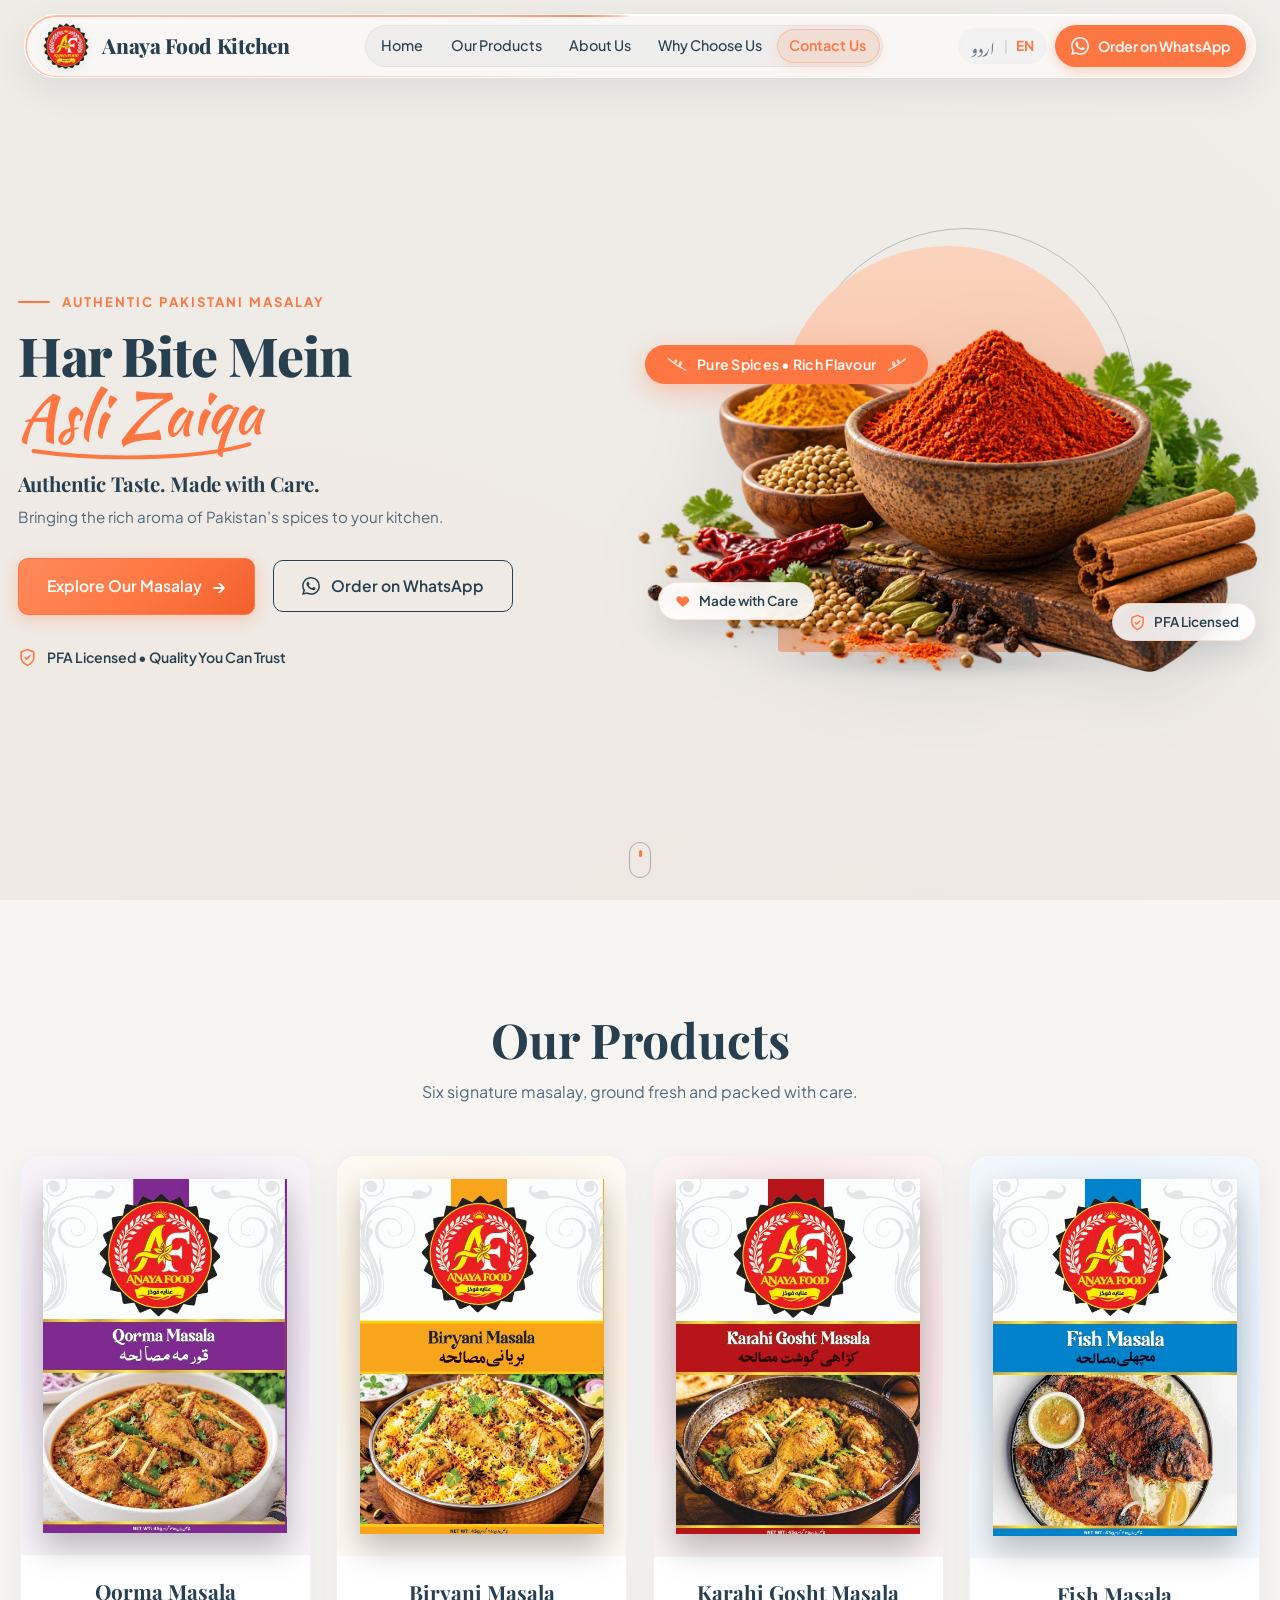
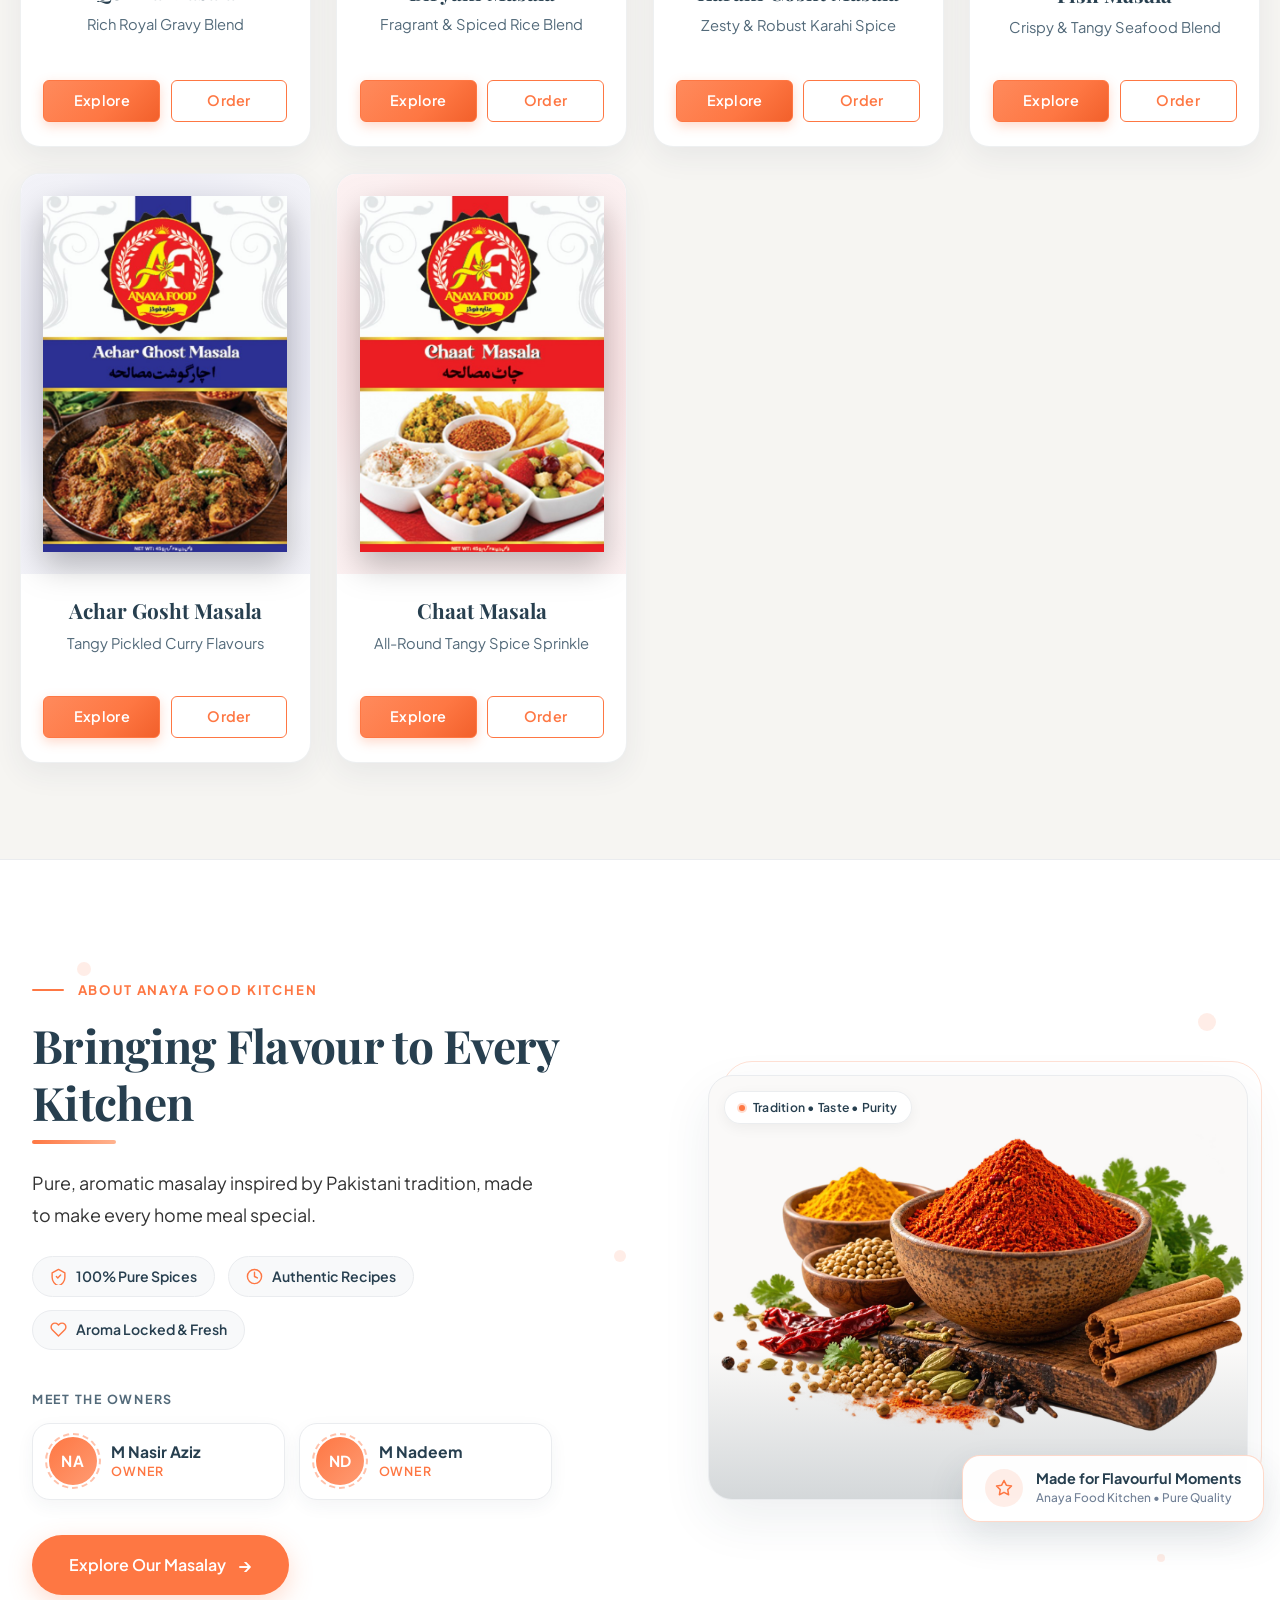
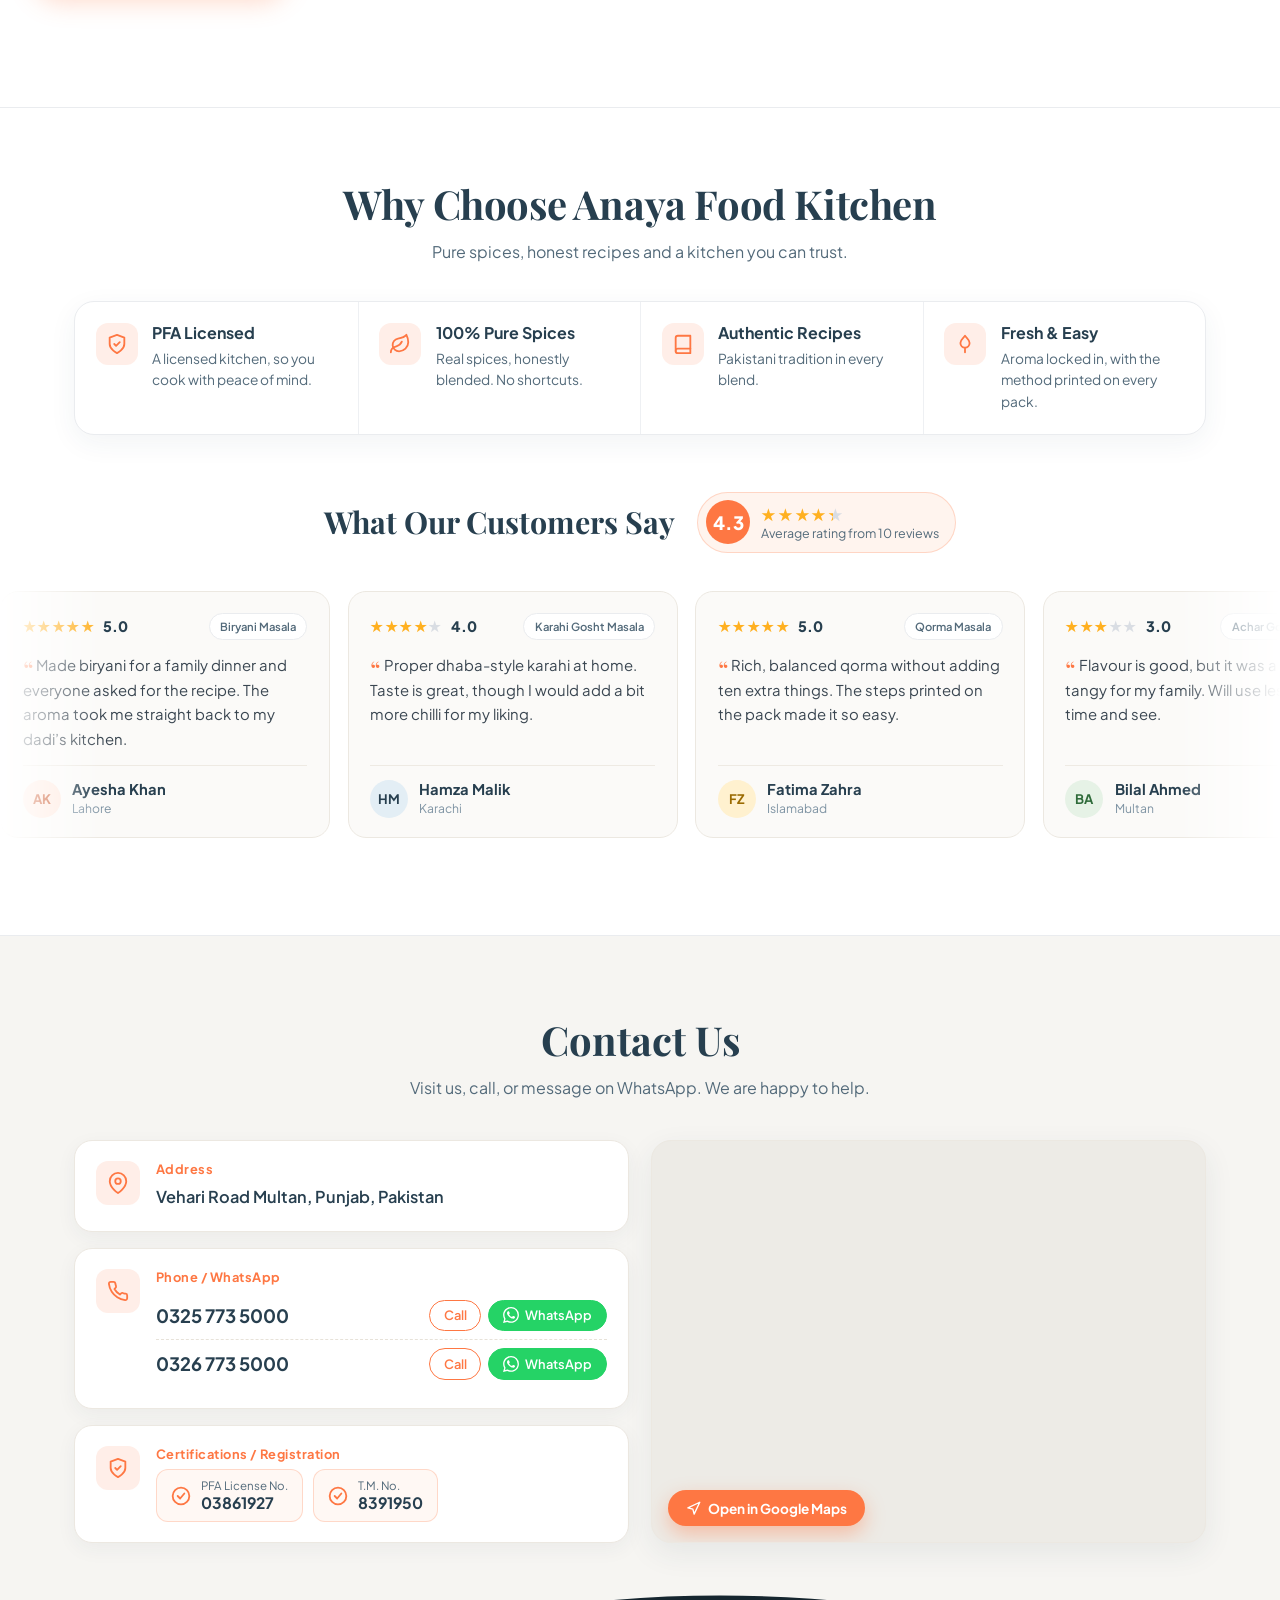
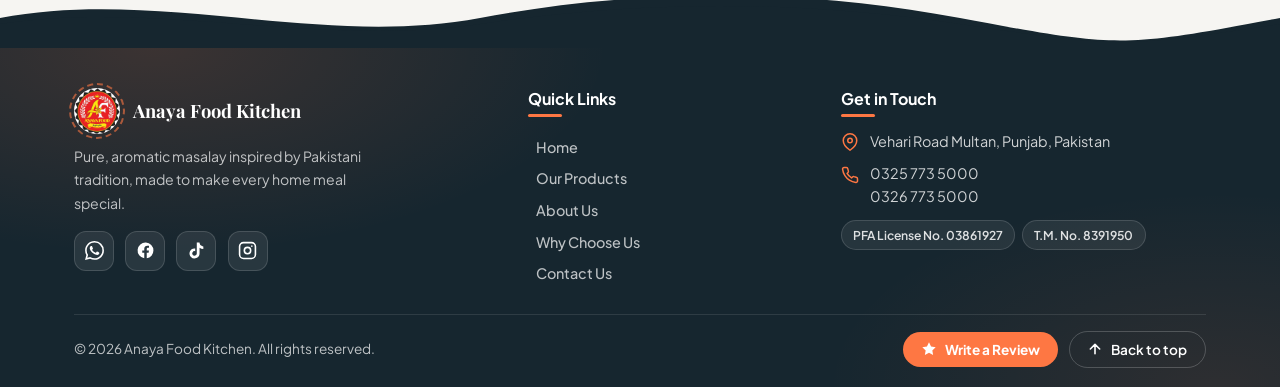
==== index.html @ 955e8dfd "added project" ====
<!DOCTYPE html>
<html lang="en" dir="ltr">
<head>
  <meta charset="UTF-8" />
  <meta name="viewport" content="width=device-width, initial-scale=1.0, viewport-fit=cover" />
  <meta name="theme-color" content="#F3EFE8" />
  <title>Anaya Food Kitchen — Har Bite Mein Asli Zaiqa | Authentic Pakistani Masalay</title>
  <meta name="description" content="Anaya Food Kitchen brings the rich aroma and authentic taste of Pakistan's finest spices to your kitchen. PFA licensed, pure spices and masalay made with care." />
  
  <!-- Favicons -->
  <link rel="icon" type="image/x-icon" href="assets/favicon.ico" />
  <link rel="icon" type="image/png" sizes="32x32" href="assets/favicon-32x32.png" />
  <link rel="apple-touch-icon" href="assets/logo.png" />

  <!-- Google Fonts Preconnect & Stylesheets -->
  <link rel="preconnect" href="https://fonts.googleapis.com" />
  <link rel="preconnect" href="https://fonts.gstatic.com" crossorigin />
  <link href="https://fonts.googleapis.com/css2?family=Caveat:wght@600;700&family=Kaushan+Script&family=Noto+Nastaliq+Urdu:wght@400;600;700&family=Playfair+Display:ital,wght@0,600;0,700;0,800;0,900;1,600;1,700&family=Plus+Jakarta+Sans:wght@400;500;600;700&family=Satisfy&display=swap" rel="stylesheet" />

  <!-- Stylesheet -->
  <link rel="stylesheet" href="css/style.css" />
  <link rel="stylesheet" href="css/products.css" />
  <link rel="stylesheet" href="css/why.css" />
  <link rel="stylesheet" href="css/contact.css" />
  <link rel="stylesheet" href="css/footer.css" />
  <link rel="stylesheet" href="css/review.css" />
  <link rel="stylesheet" href="css/mobile.css" />
</head>
<body>
  <!-- Background Ambient Glow & Botanical Watermark -->
  <div class="hero-bg-decorations" aria-hidden="true">
    <div class="ambient-glow"></div>
    <!-- Botanical Leaf Line Art in Bottom-Left Corner -->
    <svg class="botanical-watermark" viewBox="0 0 320 320" fill="none" xmlns="http://www.w3.org/2000/svg">
      <path d="M15 305 C 50 250, 100 200, 170 160 C 230 125, 290 100, 310 90" stroke="#C5BDB3" stroke-width="1.8" stroke-linecap="round" opacity="0.6"/>
      <path d="M70 240 C 50 200, 75 160, 115 165 C 135 185, 120 220, 70 240 Z" stroke="#C5BDB3" stroke-width="1.5" stroke-linejoin="round" opacity="0.5"/>
      <path d="M110 205 C 130 165, 175 160, 185 195 C 170 225, 130 225, 110 205 Z" stroke="#C5BDB3" stroke-width="1.5" stroke-linejoin="round" opacity="0.5"/>
      <path d="M150 170 C 145 125, 185 105, 215 125 C 220 155, 185 180, 150 170 Z" stroke="#C5BDB3" stroke-width="1.5" stroke-linejoin="round" opacity="0.5"/>
      <path d="M200 142 C 225 110, 265 115, 270 145 C 255 170, 220 165, 200 142 Z" stroke="#C5BDB3" stroke-width="1.5" stroke-linejoin="round" opacity="0.5"/>
      <path d="M245 115 C 265 85, 305 90, 310 115 C 298 135, 268 135, 245 115 Z" stroke="#C5BDB3" stroke-width="1.5" stroke-linejoin="round" opacity="0.5"/>
      <path d="M40 280 C 15 255, 25 220, 55 228 C 65 248, 55 270, 40 280 Z" stroke="#C5BDB3" stroke-width="1.5" stroke-linejoin="round" opacity="0.5"/>
    </svg>
  </div>

  <!-- Header / Navigation Bar -->
  <header class="navbar-wrapper" id="main-header">
    <div class="nav-container">
      <!-- Left: Brand Logo & Name -->
      <a href="#" class="brand-link" id="brand-logo-link" aria-label="Anaya Food Kitchen Home">
        <img src="assets/logo.png" alt="Anaya Food Kitchen Logo" class="brand-logo-img" id="nav-brand-img" width="52" height="52" />
        <span class="brand-name" data-i18n="brandName">Anaya Food Kitchen</span>
      </a>

      <!-- Center: Navigation Links -->
      <nav class="center-nav" aria-label="Main Navigation">
        <ul class="nav-menu">
          <li class="nav-indicator" aria-hidden="true"></li>
          <li class="nav-item">
            <a href="#" class="nav-link active" id="nav-home" data-i18n="navHome">
              <span>Home</span>
            </a>
          </li>
          <li class="nav-item">
            <a href="#our-products" class="nav-link" id="nav-products" data-i18n="navProducts">
              <span>Our Products</span>
            </a>
          </li>
          <li class="nav-item">
            <a href="#about-us" class="nav-link" id="nav-about" data-i18n="navAbout">
              <span>About Us</span>
            </a>
          </li>
          <li class="nav-item">
            <a href="#why-choose-us" class="nav-link" id="nav-why" data-i18n="navWhy">
              <span>Why Choose Us</span>
            </a>
          </li>
          <li class="nav-item">
            <a href="#contact-us" class="nav-link" id="nav-contact" data-i18n="navContact">
              <span>Contact Us</span>
            </a>
          </li>
        </ul>
      </nav>

      <!-- Right: Language Toggle & WhatsApp Button -->
      <div class="nav-actions">
        <!-- Language Toggle: اردو | EN -->
        <div class="lang-toggle-box" role="group" aria-label="Language Selector">
          <button type="button" class="lang-btn" id="lang-ur-btn" data-lang="ur" aria-label="اردو میں تبدیل کریں">
            اردو
          </button>
          <span class="lang-divider" aria-hidden="true">|</span>
          <button type="button" class="lang-btn active" id="lang-en-btn" data-lang="en" aria-label="Switch to English">
            EN
          </button>
        </div>

        <!-- Order on WhatsApp Nav Button -->
        <a href="https://wa.me/923257735000" target="_blank" rel="noopener noreferrer" class="nav-whatsapp-btn" id="nav-whatsapp-cta" aria-label="Order on WhatsApp: 0325 773 5000">
          <svg class="whatsapp-icon" viewBox="0 0 24 24" fill="currentColor" width="18" height="18" aria-hidden="true">
            <path d="M17.472 14.382c-.297-.149-1.758-.867-2.03-.967-.273-.099-.471-.148-.67.15-.197.297-.767.966-.94 1.164-.173.199-.347.223-.644.075-.297-.15-1.255-.463-2.39-1.475-.883-.788-1.48-1.761-1.653-2.059-.173-.297-.018-.458.13-.606.134-.133.298-.347.446-.52.149-.174.198-.298.298-.497.099-.198.05-.371-.025-.52-.075-.149-.669-1.612-.916-2.207-.242-.579-.487-.5-.669-.51-.173-.008-.371-.01-.57-.01-.198 0-.52.074-.792.372-.272.297-1.04 1.016-1.04 2.479 0 1.462 1.065 2.875 1.213 3.074.149.198 2.096 3.2 5.077 4.487.709.306 1.262.489 1.694.625.712.227 1.36.195 1.871.118.571-.085 1.758-.719 2.006-1.413.248-.694.248-1.289.173-1.413-.074-.124-.272-.198-.57-.347m-5.421 7.403h-.004a9.87 9.87 0 01-5.031-1.378l-.361-.214-3.741.982.998-3.648-.235-.374a9.86 9.86 0 01-1.51-5.26c.001-5.45 4.436-9.884 9.888-9.884 2.64 0 5.122 1.03 6.988 2.898a9.825 9.825 0 012.893 6.994c-.003 5.45-4.437 9.884-9.885 9.884m8.413-18.297A11.815 11.815 0 0012.05 0C5.495 0 .16 5.335.157 11.892c0 2.096.547 4.142 1.588 5.945L.057 24l6.305-1.654a11.882 11.882 0 005.683 1.448h.005c6.554 0 11.89-5.335 11.893-11.893a11.821 11.821 0 00-3.48-8.413Z"/>
          </svg>
          <span data-i18n="orderOnWhatsApp">Order on WhatsApp</span>
        </a>

        <!-- Mobile Hamburger Toggle Button -->
        <button type="button" class="mobile-hamburger" id="hamburger-btn" aria-label="Toggle navigation menu" aria-expanded="false" aria-controls="mobile-nav-drawer">
          <span class="hamburger-bar"></span>
          <span class="hamburger-bar"></span>
          <span class="hamburger-bar"></span>
        </button>
      </div>
      <!-- Scroll progress line (fills as the page is scrolled) -->
      <span class="nav-progress" id="nav-progress" aria-hidden="true"></span>
    </div>

    <!-- Mobile Navigation Drawer -->
    <div class="mobile-nav-drawer" id="mobile-nav-drawer" aria-hidden="true">
      <div class="mobile-nav-inner">
        <ul class="mobile-nav-list">
          <li><a href="#" class="mobile-nav-link active" data-i18n="navHome">Home</a></li>
          <li><a href="#our-products" class="mobile-nav-link" data-i18n="navProducts">Our Products</a></li>
          <li><a href="#about-us" class="mobile-nav-link" data-i18n="navAbout">About Us</a></li>
          <li><a href="#why-choose-us" class="mobile-nav-link" data-i18n="navWhy">Why Choose Us</a></li>
          <li><a href="#contact-us" class="mobile-nav-link" data-i18n="navContact">Contact Us</a></li>
        </ul>

        <div class="mobile-nav-actions">
          <div class="lang-toggle-box mobile-lang-toggle" role="group" aria-label="Language Selector">
            <button type="button" class="lang-btn" id="mobile-lang-ur" data-lang="ur">اردو</button>
            <span class="lang-divider" aria-hidden="true">|</span>
            <button type="button" class="lang-btn active" id="mobile-lang-en" data-lang="en">EN</button>
          </div>

          <a href="https://wa.me/923257735000" target="_blank" rel="noopener noreferrer" class="nav-whatsapp-btn mobile-cta-btn">
            <svg class="whatsapp-icon" viewBox="0 0 24 24" fill="currentColor" width="18" height="18" aria-hidden="true">
              <path d="M17.472 14.382c-.297-.149-1.758-.867-2.03-.967-.273-.099-.471-.148-.67.15-.197.297-.767.966-.94 1.164-.173.199-.347.223-.644.075-.297-.15-1.255-.463-2.39-1.475-.883-.788-1.48-1.761-1.653-2.059-.173-.297-.018-.458.13-.606.134-.133.298-.347.446-.52.149-.174.198-.298.298-.497.099-.198.05-.371-.025-.52-.075-.149-.669-1.612-.916-2.207-.242-.579-.487-.5-.669-.51-.173-.008-.371-.01-.57-.01-.198 0-.52.074-.792.372-.272.297-1.04 1.016-1.04 2.479 0 1.462 1.065 2.875 1.213 3.074.149.198 2.096 3.2 5.077 4.487.709.306 1.262.489 1.694.625.712.227 1.36.195 1.871.118.571-.085 1.758-.719 2.006-1.413.248-.694.248-1.289.173-1.413-.074-.124-.272-.198-.57-.347m-5.421 7.403h-.004a9.87 9.87 0 01-5.031-1.378l-.361-.214-3.741.982.998-3.648-.235-.374a9.86 9.86 0 01-1.51-5.26c.001-5.45 4.436-9.884 9.888-9.884 2.64 0 5.122 1.03 6.988 2.898a9.825 9.825 0 012.893 6.994c-.003 5.45-4.437 9.884-9.885 9.884m8.413-18.297A11.815 11.815 0 0012.05 0C5.495 0 .16 5.335.157 11.892c0 2.096.547 4.142 1.588 5.945L.057 24l6.305-1.654a11.882 11.882 0 005.683 1.448h.005c6.554 0 11.89-5.335 11.893-11.893a11.821 11.821 0 00-3.48-8.413Z"/>
            </svg>
            <span data-i18n="orderOnWhatsApp">Order on WhatsApp</span>
          </a>
        </div>
      </div>
    </div>
  </header>

  <!-- Main Hero Viewport Container (Strictly 100vh on Desktop) -->
  <main class="hero-screen" id="home-hero">
    <div class="hero-container">
      
      <!-- Left Side: Hero Text Content & Actions -->
      <div class="hero-content-col" id="hero-text-content">
        
        <!-- Eyebrow Badge with Left Accent Line -->
        <div class="eyebrow-wrapper">
          <span class="eyebrow-line" aria-hidden="true"></span>
          <p class="hero-eyebrow" data-i18n="heroEyebrow">AUTHENTIC PAKISTANI MASALAY</p>
        </div>

        <!-- Main Heading Split Into Two Lines -->
        <h1 class="hero-heading">
          <span class="heading-line-1" data-i18n="headingLine1">Har Bite Mein</span>
          <span class="heading-line-2-wrapper">
            <span class="heading-line-2 script-text" data-i18n="headingLine2">Asli Zaiqa</span>
            <!-- Subtle Curved Orange Underline -->
            <svg class="script-underline-svg" viewBox="0 0 260 28" fill="none" xmlns="http://www.w3.org/2000/svg" aria-hidden="true">
              <path class="underline-path" d="M4 14 C 70 24, 190 26, 256 6" stroke="#FE7743" stroke-width="4.5" stroke-linecap="round" />
            </svg>
          </span>
        </h1>

        <!-- Supporting Headline -->
        <h2 class="hero-subheading" data-i18n="heroSubheading">
          Authentic Taste. Made with Care.
        </h2>

        <!-- Supporting Description -->
        <p class="hero-description" data-i18n="heroDescription">
          Bringing the rich aroma of Pakistan’s spices to your kitchen.
        </p>

        <!-- CTA Buttons Row -->
        <div class="hero-actions-row">
          <!-- Primary CTA Button -->
          <a href="#our-products" class="btn btn-primary" id="btn-explore-masalay">
            <span data-i18n="btnExplore">Explore Our Masalay</span>
            <span class="arrow-icon" aria-hidden="true">→</span>
          </a>

          <!-- Secondary CTA Button -->
          <a href="https://wa.me/923257735000" target="_blank" rel="noopener noreferrer" class="btn btn-secondary" id="btn-whatsapp-hero">
            <svg class="whatsapp-btn-icon" viewBox="0 0 24 24" fill="currentColor" width="18" height="18" aria-hidden="true">
              <path d="M17.472 14.382c-.297-.149-1.758-.867-2.03-.967-.273-.099-.471-.148-.67.15-.197.297-.767.966-.94 1.164-.173.199-.347.223-.644.075-.297-.15-1.255-.463-2.39-1.475-.883-.788-1.48-1.761-1.653-2.059-.173-.297-.018-.458.13-.606.134-.133.298-.347.446-.52.149-.174.198-.298.298-.497.099-.198.05-.371-.025-.52-.075-.149-.669-1.612-.916-2.207-.242-.579-.487-.5-.669-.51-.173-.008-.371-.01-.57-.01-.198 0-.52.074-.792.372-.272.297-1.04 1.016-1.04 2.479 0 1.462 1.065 2.875 1.213 3.074.149.198 2.096 3.2 5.077 4.487.709.306 1.262.489 1.694.625.712.227 1.36.195 1.871.118.571-.085 1.758-.719 2.006-1.413.248-.694.248-1.289.173-1.413-.074-.124-.272-.198-.57-.347m-5.421 7.403h-.004a9.87 9.87 0 01-5.031-1.378l-.361-.214-3.741.982.998-3.648-.235-.374a9.86 9.86 0 01-1.51-5.26c.001-5.45 4.436-9.884 9.888-9.884 2.64 0 5.122 1.03 6.988 2.898a9.825 9.825 0 012.893 6.994c-.003 5.45-4.437 9.884-9.885 9.884m8.413-18.297A11.815 11.815 0 0012.05 0C5.495 0 .16 5.335.157 11.892c0 2.096.547 4.142 1.588 5.945L.057 24l6.305-1.654a11.882 11.882 0 005.683 1.448h.005c6.554 0 11.89-5.335 11.893-11.893a11.821 11.821 0 00-3.48-8.413Z"/>
            </svg>
            <span data-i18n="btnOrderWhatsApp">Order on WhatsApp</span>
          </a>
        </div>

        <!-- Trust & Quality Verification Badge -->
        <div class="hero-trust-badge">
          <span class="trust-icon-box" aria-hidden="true">
            <svg class="shield-check-icon" viewBox="0 0 24 24" fill="none" stroke="#FE7743" stroke-width="2" stroke-linecap="round" stroke-linejoin="round" width="19" height="19">
              <path d="M12 22s8-4 8-10V5l-8-3-8 3v7c0 6 8 10 8 10z"/>
              <path d="M9 12l2 2 4-4"/>
            </svg>
          </span>
          <span class="trust-badge-text" data-i18n="trustBadgeText">
            PFA Licensed &bull; Quality You Can Trust
          </span>
        </div>

      </div>

      <!-- Right Side: Spices Hero Visual with Decorative Ribbon -->
      <div class="hero-visual-col" id="hero-spices-showcase">
        <div class="spice-stage" id="spice-stage" style="--ratio:1453/814">
          <div class="stage-arch-line" aria-hidden="true"></div>
          <div class="stage-arch" aria-hidden="true"></div>

          <!-- Floating Pure Spices Ribbon Banner -->
        <div class="spice-ribbon-badge" id="spice-ribbon" aria-label="Pure Spices • Rich Flavour">
          <!-- Left Botanical Leaf Accent -->
          <svg class="ribbon-leaf-left" viewBox="0 0 28 20" fill="none" xmlns="http://www.w3.org/2000/svg" aria-hidden="true">
            <path d="M26 18 C 18 14, 10 9, 2 2" stroke="#FFFFFF" stroke-width="1.8" stroke-linecap="round" opacity="0.85"/>
            <path d="M18 14 C 15 10, 16 6, 20 5 C 22 7, 21 11, 18 14 Z" fill="#FFFFFF" opacity="0.75"/>
            <path d="M11 9 C 9 6, 11 3, 14 3 C 15 5, 14 8, 11 9 Z" fill="#FFFFFF" opacity="0.75"/>
          </svg>

          <!-- Ribbon Center Text -->
          <span class="ribbon-text" data-i18n="ribbonText">Pure Spices &bull; Rich Flavour</span>

          <!-- Right Botanical Leaf Accent -->
          <svg class="ribbon-leaf-right" viewBox="0 0 28 20" fill="none" xmlns="http://www.w3.org/2000/svg" aria-hidden="true">
            <path d="M2 18 C 10 14, 18 9, 26 2" stroke="#FFFFFF" stroke-width="1.8" stroke-linecap="round" opacity="0.85"/>
            <path d="M10 14 C 13 10, 12 6, 8 5 C 6 7, 7 11, 10 14 Z" fill="#FFFFFF" opacity="0.75"/>
            <path d="M17 9 C 19 6, 17 3, 14 3 C 13 5, 14 8, 17 9 Z" fill="#FFFFFF" opacity="0.75"/>
          </svg>
        </div>

          <div class="spice-image-wrapper">
            <picture>
              <source srcset="assets/heroimage.webp" type="image/webp" />
              <img src="assets/heroimage.png" width="1453" height="814" alt="Traditional Pakistani Masalay, Vibrant Red Chili, Turmeric, Coriander Seeds, and Aromatic Spices" class="hero-spice-img" id="hero-spice-image" loading="eager" fetchpriority="high" />
            </picture>
          </div>
          <div class="stage-shadow" aria-hidden="true"></div>

          <div class="float-chip chip-pfa" aria-hidden="true">
            <svg viewBox="0 0 24 24" fill="none" stroke="#FE7743" stroke-width="2" stroke-linecap="round" stroke-linejoin="round" width="17" height="17"><path d="M12 22s8-4 8-10V5l-8-3-8 3v7c0 6 8 10 8 10z"/><path d="M9 12l2 2 4-4"/></svg>
            <span data-i18n="chipPfa">PFA Licensed</span>
          </div>
          <div class="float-chip chip-care" aria-hidden="true">
            <svg viewBox="0 0 24 24" fill="#FE7743" width="16" height="16"><path d="M12 21s-7-4.6-9.3-9.2C1 8.4 3 5 6.4 5c2 0 3.4 1.1 4.2 2.4h.8C12.2 6.1 13.6 5 15.6 5 19 5 21 8.4 21.3 11.8 19 16.4 12 21 12 21z"/></svg>
            <span data-i18n="chipCare">Made with Care</span>
          </div>
        </div>
      </div>

    </div>
    <div class="scroll-cue" aria-hidden="true"><span></span></div>
  </main>

  <!-- Our Products -->
  <section class="products-section" id="our-products" aria-labelledby="products-title">
    <div class="products-inner">
      <div class="products-head"><h2 id="products-title" data-ps="title">Our Products</h2><p data-ps="sub">Six signature masalay, ground fresh and packed with care.</p></div>
      <div class="products-grid" id="products-grid"></div>
    </div>
  </section>

  <!-- About Us Section -->
  <section class="about-section" id="about-us" aria-labelledby="about-main-heading">
        <div class="about-bg-dots" aria-hidden="true"><i></i><i></i><i></i><i></i><i></i></div>
    <div class="about-container">
      <div class="about-grid">
        
        <!-- Left Column: Story & Content -->
        <div class="about-content-col">
          <!-- Small Label with Signature Orange Accent -->
          <div class="about-eyebrow-wrapper">
            <span class="about-eyebrow-line" aria-hidden="true"></span>
            <span class="about-eyebrow-text" data-i18n="aboutEyebrow">ABOUT ANAYA FOOD KITCHEN</span>
          </div>

          <!-- Main Heading -->
          <h2 class="about-heading" id="about-main-heading" data-i18n="aboutHeading">
            Bringing Flavour to Every Kitchen
          </h2>

          <!-- Description Paragraph -->
          <p class="about-description" data-i18n="aboutDesc">
            Pure, aromatic masalay inspired by Pakistani tradition, made to make every home meal special.
          </p>

          <!-- Distinctive Brand Highlights / Pillars -->
          <div class="about-pillars-row" aria-label="Brand Highlights">
            <div class="about-pillar-item">
              <span class="about-pillar-icon" aria-hidden="true">
                <svg viewBox="0 0 24 24" fill="none" stroke="currentColor" stroke-width="2" stroke-linecap="round" stroke-linejoin="round" width="17" height="17">
                  <path d="M12 2L3 7v6c0 5.55 3.84 10.74 9 12 5.16-1.26 9-6.45 9-12V7l-9-5z"/>
                  <path d="M9 12l2 2 4-4"/>
                </svg>
              </span>
              <span class="about-pillar-label" data-i18n="aboutPillarPure">100% Pure Spices</span>
            </div>

            <div class="about-pillar-item">
              <span class="about-pillar-icon" aria-hidden="true">
                <svg viewBox="0 0 24 24" fill="none" stroke="currentColor" stroke-width="2" stroke-linecap="round" stroke-linejoin="round" width="17" height="17">
                  <circle cx="12" cy="12" r="10"/>
                  <polyline points="12 6 12 12 16 14"/>
                </svg>
              </span>
              <span class="about-pillar-label" data-i18n="aboutPillarRecipe">Authentic Recipes</span>
            </div>

            <div class="about-pillar-item">
              <span class="about-pillar-icon" aria-hidden="true">
                <svg viewBox="0 0 24 24" fill="none" stroke="currentColor" stroke-width="2" stroke-linecap="round" stroke-linejoin="round" width="17" height="17">
                  <path d="M20.84 4.61a5.5 5.5 0 0 0-7.78 0L12 5.67l-1.06-1.06a5.5 5.5 0 0 0-7.78 7.78l1.06 1.06L12 21.23l7.78-7.78 1.06-1.06a5.5 5.5 0 0 0 0-7.78z"/>
                </svg>
              </span>
              <span class="about-pillar-label" data-i18n="aboutPillarFresh">Aroma Locked & Fresh</span>
            </div>
          </div>

          <!-- Owners -->
          <div class="about-owners" aria-labelledby="about-owners-title">
            <p class="about-owners-title" id="about-owners-title" data-i18n="aboutOwnersTitle">Meet the Owners</p>
            <div class="about-owners-grid">
              <div class="about-owner-card">
                <span class="about-owner-avatar" aria-hidden="true"><span>NA</span></span>
                <div class="about-owner-info">
                  <span class="about-owner-name" data-i18n="aboutOwner1">M Nasir Aziz</span>
                  <span class="about-owner-role" data-i18n="aboutOwnerRole">Owner</span>
                </div>
              </div>
              <div class="about-owner-card">
                <span class="about-owner-avatar" aria-hidden="true"><span>ND</span></span>
                <div class="about-owner-info">
                  <span class="about-owner-name" data-i18n="aboutOwner2">M Nadeem</span>
                  <span class="about-owner-role" data-i18n="aboutOwnerRole2">Owner</span>
                </div>
              </div>
            </div>
          </div>

          <!-- Primary CTA Button (Scrolls smoothly to #our-products) -->
          <div class="about-actions-row">
            <a href="#our-products" class="about-primary-btn" id="about-btn-explore" aria-label="Explore Our Masalay">
              <span data-i18n="aboutBtnExplore">Explore Our Masalay</span>
              <span class="about-btn-arrow" aria-hidden="true">→</span>
            </a>
          </div>
        </div>

        <!-- Right Column: Visual Composition -->
        <div class="about-visual-col">
          <div class="about-visual-card">
            <!-- Subtle geometric accent outline frame -->
            <div class="about-accent-frame" aria-hidden="true"></div>

            <!-- Crisp Image Container -->
            <div class="about-image-wrapper">
              <picture>
                <source srcset="assets/heroimage.webp" type="image/webp" />
                <img 
                  src="assets/heroimage.png" 
                  alt="Traditional Pakistani Masalay, Vibrant Spices, Turmeric, Chili, and Aromatic Blends" 
                  class="about-img" 
                  id="about-visual-img"
                  loading="lazy" 
                  width="820" 
                  height="640"
                />
              </picture>
              <div class="about-img-overlay" aria-hidden="true"></div>
            </div>

            <!-- Top Heritage Quality Tag -->
            <div class="about-trust-tag" aria-hidden="true">
              <span class="about-tag-dot"></span>
              <span>Tradition &bull; Taste &bull; Purity</span>
            </div>

            <!-- Distinctive Visual Detail: Floating Badge -->
            <div class="about-floating-badge" id="about-moments-badge">
              <span class="about-badge-sparkle" aria-hidden="true">
                <svg viewBox="0 0 24 24" fill="none" stroke="#FE7743" stroke-width="2" stroke-linecap="round" stroke-linejoin="round" width="18" height="18">
                  <polygon points="12 2 15.09 8.26 22 9.27 17 14.14 18.18 21.02 12 17.77 5.82 21.02 7 14.14 2 9.27 8.91 8.26 12 2"/>
                </svg>
              </span>
              <div class="about-badge-content">
                <span class="about-badge-title" data-i18n="aboutBadgeMoments">Made for Flavourful Moments</span>
                <span class="about-badge-subtitle">Anaya Food Kitchen &bull; Pure Quality</span>
              </div>
            </div>
          </div>
        </div>

      </div>
    </div>
  </section>

  <!-- Why Choose Us + Customer Reviews (rendered by why.js) -->
  <section class="why-section" id="why-choose-us" aria-labelledby="why-title"></section>

  <!-- Contact Us (rendered by contact.js) -->
  <section class="ct-section" id="contact-us" aria-labelledby="contact-title"></section>

  <!-- Footer (rendered by footer.js) -->
  <footer class="ft" id="site-footer"></footer>

  <!-- JavaScript -->
  <script src="js/script.js"></script>
  <script src="js/products-data.js"></script>
  <script src="js/products.js"></script>
  <script src="js/why.js"></script>
  <script src="js/contact.js"></script>
  <script src="js/footer.js"></script>
  <script src="js/review.js"></script>
</body>
</html>
---- css/style.css ----
/* ==========================================================================
   ANAYA FOOD KITCHEN — HOME HERO SECTION STYLES
   Brand Color Palette:
   • Orange: #FE7743
   • Warm Cream: #EFEEEA
   • Dark Navy: #273F4F
   • Black: #000000
   ========================================================================== */

:root {
  /* Brand Palette */
  --color-orange: #FE7743;
  --color-orange-hover: #E56633;
  --color-orange-subtle: rgba(254, 119, 67, 0.12);
  --color-orange-glow: rgba(254, 119, 67, 0.3);
  --color-cream: #EFEEEA;
  --color-cream-subtle: #F6F5F2;
  --color-navy: #273F4F;
  --color-navy-dark: #1A2C38;
  --color-navy-muted: #536A7A;
  --color-navy-light: #7E93A3;
  --color-black: #000000;
  --color-white: #FFFFFF;

  /* Typography */
  --font-serif: 'Playfair Display', Georgia, serif;
  --font-script: 'Kaushan Script', 'Satisfy', 'Caveat', cursive;
  --font-sans: 'Plus Jakarta Sans', -apple-system, BlinkMacSystemFont, 'Segoe UI', Roboto, sans-serif;
  --font-urdu: 'Noto Nastaliq Urdu', 'Noto Sans Arabic', serif;

  /* Transitions & Radii */
  --radius-sm: 8px;
  --radius-md: 10px;
  --radius-lg: 14px;
  --radius-pill: 9999px;
  --transition-fast: 0.2s cubic-bezier(0.25, 0.46, 0.45, 0.94);
  --transition-smooth: 0.35s cubic-bezier(0.16, 1, 0.3, 1);
  --transition-bounce: 0.5s cubic-bezier(0.34, 1.56, 0.64, 1);
}

/* ==========================================================================
   Reset & Base Setup
   ========================================================================== */
*, *::before, *::after {
  box-sizing: border-box;
  margin: 0;
  padding: 0;
}

html {
  font-size: 16px;
  -webkit-font-smoothing: antialiased;
  -moz-osx-font-smoothing: grayscale;
  background-color: var(--color-cream);
  color: var(--color-navy);
}

body {
  font-family: var(--font-sans);
  background-color: var(--color-cream);
  color: var(--color-navy);
  line-height: 1.5;
  overflow-x: hidden;
  position: relative;
  min-height: 100vh;
}

/* RTL Urdu Specific Base Overrides */
[dir="rtl"] body {
  font-family: var(--font-urdu), var(--font-sans);
}

/* ==========================================================================
   Background Ambient Lighting & Botanical Artwork
   ========================================================================== */
.hero-bg-decorations {
  position: absolute;
  top: 0;
  left: 0;
  right: 0;
  bottom: 0;
  pointer-events: none;
  z-index: 1;
  overflow: hidden;
}

.ambient-glow {
  position: absolute;
  inset: 0;
  background: 
    radial-gradient(circle at 82% 48%, rgba(254, 119, 67, 0.11) 0%, rgba(239, 238, 234, 0) 65%),
    radial-gradient(circle at 18% 25%, rgba(254, 119, 67, 0.05) 0%, rgba(239, 238, 234, 0) 50%);
}

.botanical-watermark {
  position: absolute;
  bottom: -20px;
  left: -20px;
  width: 320px;
  height: 320px;
  opacity: 0.55;
  transform: rotate(-5deg);
  transition: opacity var(--transition-smooth);
}

[dir="rtl"] .botanical-watermark {
  left: auto;
  right: -20px;
  transform: scaleX(-1) rotate(-5deg);
}

/* ==========================================================================
   Navbar Section
   ========================================================================== */
.navbar-wrapper {
  position: absolute;
  top: 0;
  left: 0;
  right: 0;
  z-index: 50;
  width: 100%;
  padding: 1.25rem 3.5rem;
  background: transparent;
  animation: navFadeIn 0.8s cubic-bezier(0.16, 1, 0.3, 1) forwards;
}

.nav-container {
  max-width: 1540px;
  margin: 0 auto;
  display: flex;
  align-items: center;
  justify-content: space-between;
  gap: 1.5rem;
}

/* Brand Link & Logo */
.brand-link {
  display: flex;
  align-items: center;
  gap: 0.85rem;
  text-decoration: none;
  color: var(--color-navy);
  transition: transform var(--transition-fast);
}

.brand-link:hover {
  transform: translateY(-1px);
}

.brand-logo-img {
  width: 50px;
  height: 50px;
  object-fit: contain;
  filter: drop-shadow(0 2px 5px rgba(0, 0, 0, 0.08));
}

.brand-name {
  font-family: var(--font-serif);
  font-size: 1.45rem;
  font-weight: 800;
  color: var(--color-navy);
  letter-spacing: -0.015em;
  white-space: nowrap;
}

[dir="rtl"] .brand-name {
  font-family: var(--font-urdu), var(--font-serif);
  font-size: 1.55rem;
  font-weight: 700;
}

/* Center Navigation Links */
.center-nav {
  display: flex;
  align-items: center;
}

.nav-menu {
  display: flex;
  align-items: center;
  list-style: none;
  gap: 2.35rem;
}

.nav-link {
  position: relative;
  font-size: 0.96rem;
  font-weight: 500;
  color: var(--color-navy);
  text-decoration: none;
  padding: 0.35rem 0;
  transition: color var(--transition-fast);
}

[dir="rtl"] .nav-link {
  font-size: 1.05rem;
  font-weight: 600;
}

.nav-link:hover {
  color: var(--color-orange);
}

/* Active Nav Link with Thin Orange Underline */
.nav-link.active {
  color: var(--color-orange);
  font-weight: 600;
}

.nav-link.active::after {
  content: '';
  position: absolute;
  bottom: -4px;
  left: 0;
  width: 100%;
  height: 2px;
  background-color: var(--color-orange);
  border-radius: var(--radius-pill);
}

/* Hover underline animation for inactive links */
.nav-link:not(.active)::after {
  content: '';
  position: absolute;
  bottom: -4px;
  left: 50%;
  width: 0;
  height: 2px;
  background-color: var(--color-orange);
  border-radius: var(--radius-pill);
  transition: width var(--transition-fast), left var(--transition-fast);
}

.nav-link:not(.active):hover::after {
  width: 100%;
  left: 0;
}

/* Nav Actions (Right) */
.nav-actions {
  display: flex;
  align-items: center;
  gap: 1.25rem;
}

/* Language Toggle Box (اردو | EN) */
.lang-toggle-box {
  display: inline-flex;
  align-items: center;
  gap: 0.45rem;
  padding: 0.35rem 0.75rem;
  border-radius: var(--radius-pill);
  background-color: rgba(255, 255, 255, 0.45);
  border: 1px solid rgba(39, 63, 79, 0.12);
  backdrop-filter: blur(4px);
  transition: border-color var(--transition-fast), background-color var(--transition-fast);
}

.lang-toggle-box:hover {
  border-color: rgba(254, 119, 67, 0.4);
  background-color: rgba(255, 255, 255, 0.75);
}

.lang-btn {
  background: none;
  border: none;
  font-family: inherit;
  font-size: 0.86rem;
  font-weight: 600;
  color: var(--color-navy-muted);
  cursor: pointer;
  padding: 0.15rem 0.25rem;
  transition: color var(--transition-fast), transform var(--transition-fast);
}

.lang-btn:hover {
  color: var(--color-orange);
}

.lang-btn.active {
  color: var(--color-orange);
  font-weight: 700;
}

.lang-divider {
  color: rgba(39, 63, 79, 0.25);
  font-size: 0.8rem;
  user-select: none;
}

/* WhatsApp Nav Button */
.nav-whatsapp-btn {
  display: inline-flex;
  align-items: center;
  gap: 0.55rem;
  background-color: var(--color-orange);
  color: var(--color-white);
  text-decoration: none;
  font-size: 0.92rem;
  font-weight: 600;
  padding: 0.65rem 1.35rem;
  border-radius: var(--radius-md);
  box-shadow: 0 4px 14px var(--color-orange-glow);
  transition: all var(--transition-smooth);
}

.nav-whatsapp-btn:hover {
  background-color: var(--color-orange-hover);
  box-shadow: 0 6px 20px rgba(254, 119, 67, 0.42);
  transform: translateY(-2px);
}

.nav-whatsapp-btn:active {
  transform: translateY(0);
}

.whatsapp-icon {
  flex-shrink: 0;
  fill: currentColor;
}

/* Mobile Hamburger Button */
.mobile-hamburger {
  display: none;
  flex-direction: column;
  justify-content: center;
  gap: 5px;
  width: 40px;
  height: 40px;
  background: transparent;
  border: 1px solid rgba(39, 63, 79, 0.15);
  border-radius: var(--radius-sm);
  cursor: pointer;
  padding: 8px;
  z-index: 100;
  transition: background-color var(--transition-fast);
}

.mobile-hamburger:hover {
  background-color: rgba(255, 255, 255, 0.6);
}

.hamburger-bar {
  display: block;
  width: 100%;
  height: 2.2px;
  background-color: var(--color-navy);
  border-radius: 2px;
  transition: all var(--transition-smooth);
}

/* Mobile Drawer (Closed by default) */
.mobile-nav-drawer {
  position: fixed;
  top: 0;
  left: 0;
  width: 100%;
  height: 100vh;
  background-color: var(--color-cream);
  z-index: 90;
  display: flex;
  flex-direction: column;
  justify-content: center;
  align-items: center;
  padding: 2rem;
  opacity: 0;
  visibility: hidden;
  pointer-events: none;
  transition: opacity var(--transition-smooth), visibility var(--transition-smooth);
}

.mobile-nav-drawer.open {
  opacity: 1;
  visibility: visible;
  pointer-events: auto;
}

.mobile-nav-inner {
  display: flex;
  flex-direction: column;
  align-items: center;
  gap: 2rem;
  width: 100%;
  max-width: 380px;
  text-align: center;
}

.mobile-nav-list {
  list-style: none;
  display: flex;
  flex-direction: column;
  gap: 1.25rem;
  width: 100%;
}

.mobile-nav-link {
  font-size: 1.35rem;
  font-weight: 600;
  color: var(--color-navy);
  text-decoration: none;
  display: block;
  padding: 0.5rem;
  transition: color var(--transition-fast);
}

.mobile-nav-link:hover,
.mobile-nav-link.active {
  color: var(--color-orange);
}

.mobile-nav-actions {
  display: flex;
  flex-direction: column;
  align-items: center;
  gap: 1.25rem;
  width: 100%;
}

.mobile-cta-btn {
  width: 100%;
  justify-content: center;
  padding: 0.85rem 1.5rem;
  font-size: 1rem;
}

/* ==========================================================================
   Hero Viewport Section (Strict 100vh / 100dvh on Desktop)
   ========================================================================== */
.hero-screen {
  position: relative;
  width: 100%;
  height: 100vh;
  height: 100dvh;
  min-height: 600px;
  display: flex;
  align-items: center;
  overflow: hidden;
  z-index: 10;
  padding-top: 5rem; /* Account for navbar space */
}

.hero-container {
  max-width: 1540px;
  width: 100%;
  height: 100%;
  margin: 0 auto;
  padding: 0 3.5rem;
  display: grid;
  grid-template-columns: 1fr 1.08fr;
  align-items: center;
  gap: 2rem;
  position: relative;
}

/* ==========================================================================
   Hero Content Column (Left Side)
   ========================================================================== */
.hero-content-col {
  display: flex;
  flex-direction: column;
  justify-content: center;
  z-index: 20;
  max-width: 630px;
  padding-bottom: 2.5rem;
}

/* Eyebrow Accent & Text */
.eyebrow-wrapper {
  display: flex;
  align-items: center;
  gap: 0.75rem;
  margin-bottom: 0.85rem;
  animation: heroFadeUp 0.8s cubic-bezier(0.16, 1, 0.3, 1) 0.15s both;
}

.eyebrow-line {
  display: inline-block;
  width: 32px;
  height: 2px;
  background-color: var(--color-orange);
  border-radius: var(--radius-pill);
}

.hero-eyebrow {
  font-size: 0.82rem;
  font-weight: 700;
  color: var(--color-orange);
  letter-spacing: 0.16em;
  text-transform: uppercase;
}

[dir="rtl"] .hero-eyebrow {
  letter-spacing: 0.05em;
  font-size: 0.95rem;
}

/* Main Heading: Har Bite Mein Asli Zaiqa */
.hero-heading {
  display: flex;
  flex-direction: column;
  gap: 0.15rem;
  margin-bottom: 1.15rem;
  animation: heroFadeUp 0.85s cubic-bezier(0.16, 1, 0.3, 1) 0.3s both;
}

.heading-line-1 {
  font-family: var(--font-serif);
  font-size: clamp(2.9rem, 4.2vw, 4.3rem);
  font-weight: 800;
  color: var(--color-navy);
  line-height: 1.06;
  letter-spacing: -0.02em;
}

[dir="rtl"] .heading-line-1 {
  font-family: var(--font-urdu), var(--font-serif);
  font-size: clamp(2.5rem, 3.8vw, 3.8rem);
  line-height: 1.35;
  letter-spacing: 0;
}

.heading-line-2-wrapper {
  position: relative;
  display: inline-block;
  width: fit-content;
}

.heading-line-2.script-text {
  font-family: var(--font-script);
  font-size: clamp(3.4rem, 4.8vw, 4.85rem);
  font-weight: 400;
  color: var(--color-orange);
  line-height: 1.1;
  display: inline-block;
  padding-right: 0.5rem;
  transform: rotate(-1.5deg);
  transform-origin: left bottom;
}

[dir="rtl"] .heading-line-2.script-text {
  font-family: var(--font-urdu), var(--font-script);
  font-size: clamp(2.8rem, 4vw, 4.2rem);
  font-weight: 700;
  transform: rotate(0deg);
  line-height: 1.4;
  padding-right: 0;
  padding-left: 0.5rem;
}

/* Subtle Curved Orange Underline */
.script-underline-svg {
  position: absolute;
  bottom: -10px;
  left: 2px;
  width: 96%;
  height: 24px;
  pointer-events: none;
  overflow: visible;
}

[dir="rtl"] .script-underline-svg {
  left: auto;
  right: 2px;
  transform: scaleX(-1);
}

.underline-path {
  stroke-dasharray: 280;
  stroke-dashoffset: 280;
  animation: drawUnderline 1.2s cubic-bezier(0.25, 1, 0.5, 1) 0.75s forwards;
}

/* Supporting Headline */
.hero-subheading {
  font-family: var(--font-serif);
  font-size: clamp(1.25rem, 1.6vw, 1.5rem);
  font-weight: 700;
  color: var(--color-navy);
  line-height: 1.25;
  margin-bottom: 0.5rem;
  letter-spacing: -0.01em;
  animation: heroFadeUp 0.8s cubic-bezier(0.16, 1, 0.3, 1) 0.45s both;
}

[dir="rtl"] .hero-subheading {
  font-family: var(--font-urdu), var(--font-serif);
  font-size: clamp(1.2rem, 1.45vw, 1.4rem);
  line-height: 1.6;
}

/* Supporting Description */
.hero-description {
  font-size: clamp(0.95rem, 1.1vw, 1.05rem);
  color: var(--color-navy-muted);
  line-height: 1.55;
  max-width: 480px;
  margin-bottom: 1.85rem;
  animation: heroFadeUp 0.8s cubic-bezier(0.16, 1, 0.3, 1) 0.55s both;
}

[dir="rtl"] .hero-description {
  font-size: clamp(1.02rem, 1.15vw, 1.15rem);
  line-height: 1.75;
}

/* Hero Action Buttons Row */
.hero-actions-row {
  display: flex;
  align-items: center;
  gap: 1.15rem;
  margin-bottom: 2rem;
  animation: heroFadeUp 0.8s cubic-bezier(0.16, 1, 0.3, 1) 0.65s both;
}

.btn {
  display: inline-flex;
  align-items: center;
  justify-content: center;
  gap: 0.65rem;
  padding: 0.85rem 1.75rem;
  border-radius: var(--radius-md);
  font-size: 0.98rem;
  font-weight: 600;
  text-decoration: none;
  cursor: pointer;
  transition: all var(--transition-smooth);
  white-space: nowrap;
}

[dir="rtl"] .btn {
  font-size: 1.02rem;
  font-weight: 600;
}

/* Primary Button: Explore Our Masalay */
.btn-primary {
  background-color: var(--color-orange);
  color: var(--color-white);
  border: 1.5px solid var(--color-orange);
  box-shadow: 0 4px 16px var(--color-orange-glow);
}

.btn-primary:hover {
  background-color: var(--color-orange-hover);
  border-color: var(--color-orange-hover);
  box-shadow: 0 6px 22px rgba(254, 119, 67, 0.45);
  transform: translateY(-2px);
}

.btn-primary:active {
  transform: translateY(0);
}

.arrow-icon {
  display: inline-block;
  font-size: 1.15rem;
  transition: transform var(--transition-smooth);
}

.btn-primary:hover .arrow-icon {
  transform: translateX(4px);
}

[dir="rtl"] .btn-primary:hover .arrow-icon {
  transform: translateX(-4px);
}

/* Secondary Button: Order on WhatsApp */
.btn-secondary {
  background-color: transparent;
  color: var(--color-navy);
  border: 1.5px solid var(--color-navy);
}

.btn-secondary:hover {
  background-color: var(--color-navy);
  color: var(--color-white);
  transform: translateY(-2px);
  box-shadow: 0 6px 18px rgba(39, 63, 79, 0.2);
}

.btn-secondary:active {
  transform: translateY(0);
}

.whatsapp-btn-icon {
  flex-shrink: 0;
  fill: currentColor;
  transition: transform var(--transition-fast);
}

.btn-secondary:hover .whatsapp-btn-icon {
  transform: scale(1.08);
}

/* PFA Trust & Quality Badge */
.hero-trust-badge {
  display: inline-flex;
  align-items: center;
  gap: 0.65rem;
  animation: heroFadeUp 0.8s cubic-bezier(0.16, 1, 0.3, 1) 0.75s both;
}

.trust-icon-box {
  display: flex;
  align-items: center;
  justify-content: center;
  color: var(--color-orange);
}

.shield-check-icon {
  stroke: var(--color-orange);
}

.trust-badge-text {
  font-size: 0.88rem;
  font-weight: 600;
  color: var(--color-navy);
  letter-spacing: -0.005em;
}

[dir="rtl"] .trust-badge-text {
  font-size: 0.96rem;
  font-weight: 600;
}

/* ==========================================================================
   Hero Visual Column (Right Side Spices Image & Ribbon)
   ========================================================================== */
.hero-visual-col {
  position: relative;
  display: flex;
  align-items: center;
  justify-content: flex-end;
  height: 100%;
  z-index: 15;
}

/* Floating Ribbon Banner: Pure Spices • Rich Flavour */
.spice-ribbon-badge {
  position: absolute;
  top: 18%;
  left: 6%;
  z-index: 25;
  display: inline-flex;
  align-items: center;
  gap: 0.65rem;
  background-color: var(--color-orange);
  color: var(--color-white);
  padding: 0.55rem 1.35rem;
  border-radius: var(--radius-pill);
  box-shadow: 0 8px 24px rgba(254, 119, 67, 0.35);
  animation: 
    ribbonEntrance 1s cubic-bezier(0.16, 1, 0.3, 1) 0.5s both,
    ribbonFloating 4.8s ease-in-out infinite 1.5s;
}

[dir="rtl"] .spice-ribbon-badge {
  left: auto;
  right: 6%;
}

.ribbon-leaf-left,
.ribbon-leaf-right {
  width: 20px;
  height: 15px;
  flex-shrink: 0;
}

.ribbon-text {
  font-size: 0.88rem;
  font-weight: 600;
  letter-spacing: 0.02em;
  white-space: nowrap;
}

[dir="rtl"] .ribbon-text {
  font-size: 0.95rem;
  font-weight: 600;
}

/* Spice Image Wrapper */
.spice-image-wrapper {
  position: relative;
  display: flex;
  align-items: center;
  justify-content: flex-end;
  width: 100%;
  height: 100%;
  animation: 
    spiceEntrance 1.1s cubic-bezier(0.16, 1, 0.3, 1) 0.4s both,
    spiceFloat 7s ease-in-out infinite 1.5s;
}

.hero-spice-img {
  width: 100%;
  max-width: 100%;
  height: auto;
  max-height: 82vh;
  object-fit: contain;
  object-position: right center;
  transform-origin: center center;
  filter: drop-shadow(0 18px 36px rgba(39, 63, 79, 0.12));
  user-select: none;
  pointer-events: none;
}

[dir="rtl"] .hero-spice-img {
  object-position: left center;
}

/* ==========================================================================
   Keyframes & Animations
   ========================================================================== */
@keyframes navFadeIn {
  from {
    opacity: 0;
    transform: translateY(-12px);
  }
  to {
    opacity: 1;
    transform: translateY(0);
  }
}

@keyframes heroFadeUp {
  from {
    opacity: 0;
    transform: translateY(22px);
  }
  to {
    opacity: 1;
    transform: translateY(0);
  }
}

@keyframes drawUnderline {
  to {
    stroke-dashoffset: 0;
  }
}

@keyframes spiceEntrance {
  from {
    opacity: 0;
    transform: translateY(35px) scale(0.97);
  }
  to {
    opacity: 1;
    transform: translateY(0) scale(1);
  }
}

@keyframes spiceFloat {
  0%, 100% {
    transform: translateY(0);
  }
  50% {
    transform: translateY(-8px);
  }
}

@keyframes ribbonEntrance {
  from {
    opacity: 0;
    transform: translateY(20px) scale(0.9);
  }
  to {
    opacity: 1;
    transform: translateY(0) scale(1);
  }
}

@keyframes ribbonFloating {
  0%, 100% {
    transform: translateY(0) rotate(-1deg);
  }
  50% {
    transform: translateY(-6px) rotate(1.2deg);
  }
}

/* ==========================================================================
   Language Transition Smoothness
   ========================================================================== */
.lang-fade-out {
  opacity: 0;
  transform: translateY(4px);
  transition: opacity 0.15s ease-out, transform 0.15s ease-out;
}

.lang-fade-in {
  opacity: 1;
  transform: translateY(0);
  transition: opacity 0.25s ease-in, transform 0.25s ease-in;
}

/* ==========================================================================
   Responsive Breakpoints
   ========================================================================== */

/* Large Tablets / Small Laptops (<= 1200px) */
@media (max-width: 1200px) {
  .navbar-wrapper {
    padding: 1.15rem 2.25rem;
  }

  .nav-menu {
    gap: 1.6rem;
  }

  .hero-container {
    padding: 0 2.25rem;
    grid-template-columns: 1fr 1fr;
    gap: 1.5rem;
  }

  .heading-line-1 {
    font-size: clamp(2.4rem, 3.8vw, 3.5rem);
  }

  .heading-line-2.script-text {
    font-size: clamp(2.8rem, 4.3vw, 4rem);
  }

  .spice-ribbon-badge {
    left: 2%;
    top: 15%;
    padding: 0.45rem 1.1rem;
  }

  [dir="rtl"] .spice-ribbon-badge {
    right: 2%;
    left: auto;
  }
}

/* Medium Screens & Tablets (<= 992px) */
@media (max-width: 992px) {
  .center-nav {
    display: none;
  }

  .mobile-hamburger {
    display: flex;
  }

  .navbar-wrapper {
    padding: 1rem 1.75rem;
  }

  .hero-screen {
    height: auto;
    min-height: 100vh;
    min-height: 100dvh;
    padding-top: 5.5rem;
    padding-bottom: 2.5rem;
    overflow-y: visible;
  }

  .hero-container {
    grid-template-columns: 1fr;
    gap: 2.5rem;
    padding: 0 1.75rem;
    height: auto;
  }

  .hero-content-col {
    max-width: 100%;
    align-items: center;
    text-align: center;
    padding-bottom: 0;
  }

  .eyebrow-wrapper {
    justify-content: center;
  }

  .heading-line-2-wrapper {
    margin: 0 auto;
  }

  .hero-subheading {
    text-align: center;
  }

  .hero-description {
    text-align: center;
    margin-left: auto;
    margin-right: auto;
  }

  .hero-actions-row {
    justify-content: center;
  }

  .hero-trust-badge {
    justify-content: center;
  }

  .hero-visual-col {
    justify-content: center;
    height: auto;
  }

  .spice-image-wrapper {
    justify-content: center;
  }

  .hero-spice-img {
    max-height: 52vh;
    object-position: center;
  }

  .spice-ribbon-badge {
    top: 5%;
    left: 50%;
    transform: translateX(-50%);
  }

  [dir="rtl"] .spice-ribbon-badge {
    right: auto;
    left: 50%;
    transform: translateX(-50%);
  }

  @keyframes ribbonFloating {
    0%, 100% {
      transform: translate(-50%, 0) rotate(-1deg);
    }
    50% {
      transform: translate(-50%, -6px) rotate(1.2deg);
    }
  }
}

/* Mobile Devices (<= 640px) */
@media (max-width: 640px) {
  .navbar-wrapper {
    padding: 0.85rem 1.25rem;
  }

  .brand-name {
    font-size: 1.25rem;
  }

  .brand-logo-img {
    width: 42px;
    height: 42px;
  }

  .nav-actions .nav-whatsapp-btn {
    display: none; /* Show only hamburger on very small screens, WhatsApp is inside drawer */
  }

  .hero-container {
    padding: 0 1.25rem;
    gap: 1.75rem;
  }

  .heading-line-1 {
    font-size: 2.3rem;
  }

  .heading-line-2.script-text {
    font-size: 2.7rem;
  }

  .hero-subheading {
    font-size: 1.15rem;
  }

  .hero-actions-row {
    flex-direction: column;
    width: 100%;
    gap: 0.85rem;
  }

  .btn {
    width: 100%;
    padding: 0.85rem 1.25rem;
  }

  .hero-spice-img {
    max-height: 42vh;
  }

  .spice-ribbon-badge {
    top: -10px;
    padding: 0.45rem 1rem;
  }

  .ribbon-text {
    font-size: 0.82rem;
  }

  .botanical-watermark {
    width: 200px;
    height: 200px;
    bottom: -10px;
    left: -10px;
  }
}

/* High-resolution and Ultrawide displays */
@media (min-width: 1600px) {
  .hero-container {
    max-width: 1680px;
    padding: 0 5rem;
  }

  .hero-content-col {
    max-width: 700px;
  }

  .heading-line-1 {
    font-size: 4.6rem;
  }

  .heading-line-2.script-text {
    font-size: 5.2rem;
  }

  .hero-spice-img {
    max-height: 85vh;
  }
}

/* ==========================================================================
   Accessibility & Prefers Reduced Motion
   ========================================================================== */
@media (prefers-reduced-motion: reduce) {
  *, *::before, *::after {
    animation-duration: 0.01ms !important;
    animation-iteration-count: 1 !important;
    transition-duration: 0.01ms !important;
    scroll-behavior: auto !important;
  }

  .underline-path {
    stroke-dashoffset: 0 !important;
  }
}


/* ==========================================================================
   V2 — VIP Floating Navbar + Refined Hero Visual
   ========================================================================== */
@property --ang { syntax: '<angle>'; inherits: false; initial-value: 0deg; }

/* ---------- Navbar ---------- */
.navbar-wrapper {
  position: fixed;
  padding: 0.9rem 1.5rem;
  animation: none;
  pointer-events: none;
  transition: padding 0.4s var(--transition-smooth);
}
.navbar-wrapper.scrolled { padding-top: 0.5rem; }

.nav-container {
  --nav-fg: var(--color-navy);
  position: relative;
  z-index: 100;
  pointer-events: auto;
  max-width: 1320px;
  display: grid;
  grid-template-columns: 1fr auto 1fr;   /* true centre: equal side columns */
  align-items: center;
  gap: 1rem;
  padding: 0.5rem 0.55rem 0.5rem 1.1rem;
  border-radius: var(--radius-pill);
  background: rgba(255, 255, 255, 0.6);
  border: 1px solid rgba(255, 255, 255, 0.75);
  box-shadow: 0 12px 34px rgba(39, 63, 79, 0.09), inset 0 1px 0 rgba(255, 255, 255, 0.9);
  -webkit-backdrop-filter: blur(18px) saturate(1.5);
  backdrop-filter: blur(18px) saturate(1.5);
  animation: navDrop 0.95s cubic-bezier(0.16, 1, 0.3, 1) both;
  transition: background 0.4s ease, box-shadow 0.4s ease;
}
/* travelling orange light around the border */
.nav-container::before {
  content: '';
  position: absolute;
  inset: 0;
  padding: 1.5px;
  border-radius: inherit;
  background: conic-gradient(from var(--ang), transparent 0 68%, rgba(254,119,67,0.85) 82%, transparent 96%);
  -webkit-mask: linear-gradient(#000 0 0) content-box, linear-gradient(#000 0 0);
  -webkit-mask-composite: xor;
  mask: linear-gradient(#000 0 0) content-box exclude, linear-gradient(#000 0 0);
  animation: navSpin 7s linear infinite;
  pointer-events: none;
}
.navbar-wrapper.scrolled .nav-container {
  --nav-fg: #F3EFE8;
  background: rgba(26, 44, 56, 0.84);
  border-color: rgba(255, 255, 255, 0.08);
  box-shadow: 0 16px 40px rgba(10, 20, 28, 0.35);
}

.brand-link { justify-self: start; }
.brand-name { color: var(--nav-fg); transition: color 0.4s ease; }
.brand-logo-img { width: 46px; height: 46px; transition: transform 0.6s var(--transition-bounce); }
.brand-link:hover .brand-logo-img { transform: rotate(-8deg) scale(1.08); }

.center-nav { justify-self: center; }
.nav-menu {
  position: relative;
  gap: 0.1rem;
  padding: 0.25rem;
  border-radius: var(--radius-pill);
  background: rgba(39, 63, 79, 0.05);
  box-shadow: inset 0 0 0 1px rgba(39, 63, 79, 0.06);
}
.navbar-wrapper.scrolled .nav-menu { background: rgba(255, 255, 255, 0.07); box-shadow: inset 0 0 0 1px rgba(255,255,255,0.08); }

.nav-indicator {
  position: absolute;
  top: 0.25rem;
  bottom: 0.25rem;
  left: 0;
  width: 0;
  opacity: 0;
  border-radius: var(--radius-pill);
  background: rgba(254, 119, 67, 0.14);
  box-shadow: inset 0 0 0 1px rgba(254, 119, 67, 0.3), 0 4px 14px rgba(254, 119, 67, 0.16);
  transition: transform 0.5s cubic-bezier(0.34, 1.3, 0.64, 1), width 0.5s cubic-bezier(0.34, 1.3, 0.64, 1), opacity 0.3s;
  pointer-events: none;
}
.nav-item { position: relative; z-index: 1; }
.nav-link {
  display: block;
  padding: 0.55rem 1.1rem;
  border-radius: var(--radius-pill);
  color: var(--nav-fg);
  white-space: nowrap;
  line-height: 1.2;
}
.nav-link::after,
.nav-link.active::after,
.nav-link:not(.active)::after { content: none !important; }  /* indicator pill replaces underlines */
.nav-link:hover, .nav-link:focus-visible { color: var(--color-orange); outline: none; }
.nav-link.active { color: var(--color-orange); }

.nav-actions { justify-self: end; gap: 0.75rem; }
.lang-toggle-box { background: rgba(39, 63, 79, 0.05); border-color: transparent; }
.navbar-wrapper.scrolled .lang-toggle-box { background: rgba(255, 255, 255, 0.08); }
.lang-btn { color: var(--nav-fg); opacity: 0.65; }
.lang-btn:hover, .lang-btn.active { color: var(--color-orange); opacity: 1; }

.nav-whatsapp-btn {
  position: relative;
  overflow: hidden;
  padding: 0.62rem 1.25rem;
  border-radius: var(--radius-pill);
  white-space: nowrap;
}
.nav-whatsapp-btn::before {
  content: '';
  position: absolute;
  top: 0; bottom: 0; left: -60%;
  width: 40%;
  background: linear-gradient(100deg, transparent, rgba(255,255,255,0.45), transparent);
  transform: skewX(-20deg);
  animation: ctaShine 4.2s ease-in-out 1.6s infinite;
}
.mobile-hamburger { border-color: rgba(39, 63, 79, 0.15); border-radius: 50%; }
.hamburger-bar { background-color: var(--nav-fg); }
.mobile-nav-drawer { z-index: 90; padding-top: 5rem; }

@keyframes navDrop { from { opacity: 0; transform: translateY(-26px) scale(0.97); } to { opacity: 1; transform: none; } }
@keyframes navSpin { to { --ang: 360deg; } }
@keyframes ctaShine { 0%, 55% { left: -60%; } 100% { left: 130%; } }

/* ---------- Hero layout ---------- */
.hero-screen { padding-top: 6.25rem; }
.hero-container { max-width: 1320px; padding: 0 1.1rem; }   /* left edge lines up with the logo */
.botanical-watermark { width: 240px; height: 240px; bottom: -50px; left: -50px; opacity: 0.3; }

.hero-visual-col { justify-content: center; align-items: center; }
.spice-stage {
  position: relative;
  width: min(100%, 780px);
  aspect-ratio: var(--ratio, 1.785);
  margin-inline-start: auto;
}
.spice-image-wrapper {
  position: relative;
  z-index: 3;
  display: block;
  width: 100%;
  height: auto;
  justify-content: initial;
}
.hero-spice-img {
  display: block;
  width: 100%;
  height: auto;
  max-height: none;
  object-position: center;
  translate: calc(var(--mx, 0) * 14px) calc(var(--my, 0) * 10px);
  scale: 1;
  transition: translate 0.5s ease-out, scale 0.5s ease-out;
}
.spice-stage.is-hover .hero-spice-img { scale: 1.035; }

/* Arch backdrop: calm, solid shapes (no glow, no spinning) */
.stage-arch, .stage-arch-line {
  position: absolute;
  left: 50%;
  width: 54%;
  border-radius: 999px 999px 22px 22px;
}
.stage-arch {
  top: -22%; bottom: 7%;
  translate: -50% 0;
  background: linear-gradient(180deg, #FBD3BD 0%, #F7B896 100%);
}
.stage-arch-line {
  top: -27%; bottom: 12%;
  translate: calc(-50% + 18px) 0;
  border: 1.5px solid rgba(39, 63, 79, 0.28);
}
[dir="rtl"] .stage-arch-line { translate: calc(-50% - 18px) 0; }
.stage-shadow {
  position: absolute;
  z-index: 2;
  left: 50%; bottom: 1%;
  width: 66%; height: 7%;
  translate: -50% 0;
  background: radial-gradient(ellipse at center, rgba(39,63,79,0.3), rgba(39,63,79,0) 70%);
  filter: blur(8px);
}

.float-chip {
  position: absolute;
  z-index: 6;
  display: inline-flex;
  align-items: center;
  gap: 0.5rem;
  padding: 0.5rem 1rem;
  border-radius: var(--radius-pill);
  background: rgba(255, 255, 255, 0.88);
  -webkit-backdrop-filter: blur(10px);
  backdrop-filter: blur(10px);
  border: 1px solid rgba(254, 119, 67, 0.2);
  box-shadow: 0 12px 28px rgba(39, 63, 79, 0.13);
  font-size: 0.84rem;
  font-weight: 600;
  color: var(--color-navy);
  white-space: nowrap;
  translate: calc(var(--mx, 0) * -24px) calc(var(--my, 0) * -18px);
  animation: chipFloat 5.2s ease-in-out infinite;
}
.chip-pfa  { right: 1%; bottom: 10%; }
.chip-care { left: 4%;  bottom: 16%; animation-delay: -2.2s; }
.spice-ribbon-badge { z-index: 6; translate: calc(var(--mx, 0) * -24px) calc(var(--my, 0) * -18px); }

@media (min-width: 993px) {
  .spice-ribbon-badge { top: 6%; left: 2%; }
  [dir="rtl"] .spice-ribbon-badge { left: auto; right: 2%; }
}

.scroll-cue {
  position: absolute;
  bottom: 1.4rem; left: 50%;
  translate: -50% 0;
  z-index: 20;
  width: 22px; height: 36px;
  border: 1.5px solid rgba(39, 63, 79, 0.35);
  border-radius: 12px;
}
.scroll-cue span {
  position: absolute;
  top: 7px; left: 50%;
  width: 3px; height: 7px;
  margin-left: -1.5px;
  border-radius: 2px;
  background: var(--color-orange);
  animation: cueDrop 1.8s ease-in-out infinite;
}

@keyframes chipFloat { 0%, 100% { transform: translateY(0); } 50% { transform: translateY(-9px); } }
@keyframes cueDrop { 0% { opacity: 0; transform: translateY(0); } 30% { opacity: 1; } 100% { opacity: 0; transform: translateY(12px); } }

/* ---------- Responsive ---------- */
@media (max-width: 992px) {
  .navbar-wrapper { padding: 0.65rem 0.85rem; }
  .nav-container { grid-template-columns: 1fr auto; padding: 0.4rem 0.5rem 0.4rem 0.9rem; }
  .hero-container { padding: 0 1.5rem; }
  .spice-stage { width: min(100%, 620px); margin-inline: auto; }
  .hero-screen { padding-top: 6rem; }
  .scroll-cue { display: none; }
  .spice-ribbon-badge { top: -4%; }
  .spice-stage { margin-top: 1.75rem; }
}
@media (max-width: 640px) {
  .brand-name { font-size: 1.08rem; }
  .brand-logo-img { width: 38px; height: 38px; }
  .nav-actions .lang-toggle-box { display: none; }   /* language switch lives in the drawer on phones */
  .hero-container { padding: 0 1.25rem; }
  .chip-care { display: none; }
  .chip-pfa { right: 0; bottom: 4%; font-size: 0.78rem; padding: 0.4rem 0.85rem; }
}
@media (prefers-reduced-motion: reduce) {
  .nav-container::before, .float-chip, .scroll-cue span { animation: none !important; }
}

/* ==========================================================================
   ABOUT US SECTION — Pure White Premium Modern Design
   Brand Colors:
   • Background: Pure White #FFFFFF
   • Primary Accent: Orange #FE7743
   • Headings & Titles: Dark Navy #273F4F
   • Body Text: Dark Charcoal #333333
   • Borders & Dividers: Light Grey #EAECEF
   ========================================================================== */

.about-section {
  position: relative;
  z-index: 10;
  background-color: #FFFFFF;
  color: var(--color-navy);
  padding: 7.5rem 2rem 7rem;
  overflow: hidden;
  border-top: 1px solid #EAECEF;
}

.about-container {
  max-width: 1320px;
  margin: 0 auto;
}

.about-grid {
  display: grid;
  grid-template-columns: 1.05fr 0.95fr;
  gap: 5rem;
  align-items: center;
}

/* Left Column: Story & Content */
.about-content-col {
  display: flex;
  flex-direction: column;
  position: relative;
  z-index: 2;
}

/* Eyebrow Label with Tasteful Signature Orange Line */
.about-eyebrow-wrapper {
  display: inline-flex;
  align-items: center;
  gap: 0.85rem;
  margin-bottom: 1.1rem;
}

.about-eyebrow-line {
  display: inline-block;
  width: 32px;
  height: 2.5px;
  background-color: var(--color-orange);
  border-radius: 2px;
  flex-shrink: 0;
}

.about-eyebrow-text {
  font-family: var(--font-sans);
  font-size: 0.82rem;
  font-weight: 700;
  letter-spacing: 0.14em;
  text-transform: uppercase;
  color: var(--color-orange);
}

/* Main Heading */
.about-heading {
  font-family: var(--font-serif);
  font-size: clamp(2.2rem, 3.6vw, 3.25rem);
  font-weight: 700;
  line-height: 1.22;
  color: var(--color-navy);
  margin-bottom: 1.45rem;
  letter-spacing: -0.015em;
}

[dir="rtl"] .about-heading {
  font-family: var(--font-urdu), var(--font-serif);
  font-size: clamp(2rem, 3.3vw, 2.85rem);
  line-height: 1.7;
  font-weight: 700;
}

/* Body Text (Dark Charcoal #333333) */
.about-description {
  font-size: 1.08rem;
  line-height: 1.76;
  color: #333333;
  margin-bottom: 1.15rem;
  font-weight: 400;
}

.about-supporting {
  font-size: 1.02rem;
  line-height: 1.72;
  color: #4A5568;
  margin-bottom: 2.2rem;
  font-weight: 400;
}

[dir="rtl"] .about-description,
[dir="rtl"] .about-supporting {
  font-family: var(--font-urdu), var(--font-sans);
  font-size: 1.12rem;
  line-height: 2.15;
  text-align: right;
}

/* Brand Highlights / Pillars Row */
.about-pillars-row {
  display: flex;
  flex-wrap: wrap;
  gap: 0.8rem;
  margin-bottom: 2.5rem;
}

.about-pillar-item {
  display: inline-flex;
  align-items: center;
  gap: 0.6rem;
  padding: 0.55rem 1.05rem;
  border-radius: var(--radius-pill);
  background-color: #F8F9FA;
  border: 1px solid #EAECEF;
  font-size: 0.88rem;
  font-weight: 600;
  color: var(--color-navy);
  transition: all 0.28s var(--transition-smooth);
}

.about-pillar-item:hover {
  background-color: #FFF7F3;
  border-color: rgba(254, 119, 67, 0.35);
  transform: translateY(-2px);
  box-shadow: 0 6px 16px rgba(254, 119, 67, 0.1);
}

.about-pillar-icon {
  display: flex;
  align-items: center;
  justify-content: center;
  color: var(--color-orange);
}

[dir="rtl"] .about-pillar-item {
  font-family: var(--font-urdu), var(--font-sans);
  font-size: 0.96rem;
  line-height: 1.85;
}

/* Action CTA Button */
.about-actions-row {
  display: flex;
  align-items: center;
  gap: 1.25rem;
}

.about-primary-btn {
  display: inline-flex;
  align-items: center;
  justify-content: center;
  gap: 0.75rem;
  padding: 0.95rem 2.25rem;
  border-radius: var(--radius-pill);
  background-color: var(--color-orange);
  color: #FFFFFF;
  font-family: var(--font-sans);
  font-size: 1rem;
  font-weight: 600;
  text-decoration: none;
  box-shadow: 0 8px 24px rgba(254, 119, 67, 0.26);
  transition: all 0.3s cubic-bezier(0.16, 1, 0.3, 1);
  border: 1.5px solid transparent;
  cursor: pointer;
}

.about-primary-btn:hover {
  background-color: var(--color-orange-hover);
  transform: translateY(-3px);
  box-shadow: 0 14px 32px rgba(254, 119, 67, 0.38);
}

.about-primary-btn:active {
  transform: translateY(-1px);
}

.about-btn-arrow {
  display: inline-block;
  font-size: 1.15rem;
  transition: transform 0.25s ease;
}

.about-primary-btn:hover .about-btn-arrow {
  transform: translateX(4px);
}

[dir="rtl"] .about-primary-btn {
  font-family: var(--font-urdu), var(--font-sans);
  font-size: 1.05rem;
}

[dir="rtl"] .about-primary-btn:hover .about-btn-arrow {
  transform: translateX(-4px);
}

/* Right Column: Visual Composition */
.about-visual-col {
  position: relative;
  display: flex;
  justify-content: center;
  align-items: center;
}

.about-visual-card {
  position: relative;
  width: 100%;
  max-width: 570px;
}

/* Subtle decorative accent frame */
.about-accent-frame {
  position: absolute;
  inset: -14px -14px 14px 14px;
  border: 1.5px solid rgba(254, 119, 67, 0.22);
  border-radius: 30px;
  pointer-events: none;
  z-index: 1;
  transition: transform 0.4s var(--transition-smooth);
}

[dir="rtl"] .about-accent-frame {
  inset: -14px 14px 14px -14px;
}

.about-visual-card:hover .about-accent-frame {
  transform: translate(4px, 4px);
}

[dir="rtl"] .about-visual-card:hover .about-accent-frame {
  transform: translate(-4px, 4px);
}

/* Main Image Wrapper */
.about-image-wrapper {
  position: relative;
  z-index: 2;
  border-radius: 24px;
  overflow: hidden;
  background-color: #FAF9F8;
  border: 1px solid #EAECEF;
  box-shadow: 0 20px 50px rgba(39, 63, 79, 0.08);
  aspect-ratio: 4 / 3.15;
  display: flex;
  align-items: center;
  justify-content: center;
}

.about-img {
  width: 100%;
  height: 100%;
  object-fit: cover;
  object-position: center;
  transition: transform 0.65s cubic-bezier(0.16, 1, 0.3, 1);
}

.about-visual-card:hover .about-img {
  transform: scale(1.035);
}

.about-img-overlay {
  position: absolute;
  inset: 0;
  background: linear-gradient(180deg, rgba(39, 63, 79, 0) 65%, rgba(39, 63, 79, 0.18) 100%);
  pointer-events: none;
}

/* Floating Signature Badge: "Made for Flavourful Moments" */
.about-floating-badge {
  position: absolute;
  bottom: -22px;
  right: -16px;
  z-index: 5;
  display: flex;
  align-items: center;
  gap: 0.85rem;
  padding: 0.85rem 1.35rem;
  border-radius: 18px;
  background: rgba(255, 255, 255, 0.96);
  -webkit-backdrop-filter: blur(12px);
  backdrop-filter: blur(12px);
  border: 1px solid rgba(254, 119, 67, 0.28);
  box-shadow: 0 16px 36px rgba(39, 63, 79, 0.12);
  animation: aboutBadgeFloat 5s ease-in-out infinite;
  transition: transform 0.3s ease;
}

.about-floating-badge:hover {
  animation-play-state: paused;
  transform: translateY(-4px) scale(1.02);
}

[dir="rtl"] .about-floating-badge {
  right: auto;
  left: -16px;
}

.about-badge-sparkle {
  width: 38px;
  height: 38px;
  border-radius: 50%;
  background: rgba(254, 119, 67, 0.12);
  display: grid;
  place-items: center;
  flex-shrink: 0;
  color: var(--color-orange);
}

.about-badge-content {
  display: flex;
  flex-direction: column;
}

.about-badge-title {
  font-family: var(--font-sans);
  font-size: 0.9rem;
  font-weight: 700;
  color: var(--color-navy);
  line-height: 1.25;
  white-space: nowrap;
}

[dir="rtl"] .about-badge-title {
  font-family: var(--font-urdu), var(--font-sans);
  font-size: 0.98rem;
  line-height: 1.7;
}

.about-badge-subtitle {
  font-family: var(--font-sans);
  font-size: 0.74rem;
  font-weight: 500;
  color: #718096;
  margin-top: 2px;
  white-space: nowrap;
}

[dir="rtl"] .about-badge-subtitle {
  font-family: var(--font-urdu), var(--font-sans);
  font-size: 0.82rem;
}

/* Top Quality Tag */
.about-trust-tag {
  position: absolute;
  top: 16px;
  left: 16px;
  z-index: 5;
  display: inline-flex;
  align-items: center;
  gap: 0.5rem;
  padding: 0.4rem 0.85rem;
  border-radius: var(--radius-pill);
  background: rgba(255, 255, 255, 0.92);
  -webkit-backdrop-filter: blur(8px);
  backdrop-filter: blur(8px);
  font-family: var(--font-sans);
  font-size: 0.76rem;
  font-weight: 600;
  color: var(--color-navy);
  border: 1px solid rgba(234, 236, 239, 0.95);
  box-shadow: 0 4px 14px rgba(0, 0, 0, 0.05);
  letter-spacing: 0.02em;
}

[dir="rtl"] .about-trust-tag {
  left: auto;
  right: 16px;
  font-family: var(--font-urdu), var(--font-sans);
  font-size: 0.84rem;
}

.about-tag-dot {
  width: 6px;
  height: 6px;
  border-radius: 50%;
  background-color: var(--color-orange);
  box-shadow: 0 0 0 2px rgba(254, 119, 67, 0.25);
}

@keyframes aboutBadgeFloat {
  0%, 100% {
    transform: translateY(0);
  }
  50% {
    transform: translateY(-8px);
  }
}

/* Staggered Viewport Entrance Animations */
.about-section .about-content-col > * {
  opacity: 0;
  transform: translateY(22px);
  transition: opacity 0.65s cubic-bezier(0.16, 1, 0.3, 1), transform 0.65s cubic-bezier(0.16, 1, 0.3, 1);
}

.about-section .about-visual-card {
  opacity: 0;
  transform: translateY(28px) scale(0.98);
  transition: opacity 0.75s cubic-bezier(0.16, 1, 0.3, 1) 0.15s, transform 0.75s cubic-bezier(0.16, 1, 0.3, 1) 0.15s;
}

.about-section.is-visible .about-content-col > * {
  opacity: 1;
  transform: translateY(0);
}

.about-section.is-visible .about-eyebrow-wrapper { transition-delay: 0.04s; }
.about-section.is-visible .about-heading         { transition-delay: 0.10s; }
.about-section.is-visible .about-description     { transition-delay: 0.16s; }
.about-section.is-visible .about-supporting      { transition-delay: 0.22s; }
.about-section.is-visible .about-pillars-row     { transition-delay: 0.28s; }
.about-section.is-visible .about-actions-row     { transition-delay: 0.34s; }

.about-section.is-visible .about-visual-card {
  opacity: 1;
  transform: translateY(0) scale(1);
}

/* Responsive Breakpoints */
@media (max-width: 1024px) {
  .about-grid {
    gap: 3.5rem;
  }
  .about-heading {
    font-size: 2.35rem;
  }
}

@media (max-width: 860px) {
  .about-section {
    padding: 5.5rem 1.5rem 5rem;
  }
  .about-grid {
    grid-template-columns: 1fr;
    gap: 3.5rem;
  }
  .about-visual-card {
    max-width: 520px;
    margin: 0 auto;
  }
  .about-floating-badge {
    bottom: -16px;
    right: 0;
  }
  [dir="rtl"] .about-floating-badge {
    left: 0;
  }
}

@media (max-width: 580px) {
  .about-section {
    padding: 4.5rem 1.15rem 4rem;
  }
  .about-heading {
    font-size: 1.85rem;
    margin-bottom: 1.1rem;
  }
  .about-description {
    font-size: 0.98rem;
    line-height: 1.68;
  }
  .about-supporting {
    font-size: 0.95rem;
    line-height: 1.65;
    margin-bottom: 1.6rem;
  }
  .about-pillars-row {
    gap: 0.5rem;
    margin-bottom: 1.8rem;
  }
  .about-pillar-item {
    font-size: 0.8rem;
    padding: 0.45rem 0.8rem;
  }
  .about-primary-btn {
    width: 100%;
    padding: 0.9rem 1.5rem;
  }
  .about-accent-frame {
    inset: -8px -8px 8px 8px;
    border-radius: 24px;
  }
  [dir="rtl"] .about-accent-frame {
    inset: -8px 8px 8px -8px;
  }
  .about-floating-badge {
    position: relative;
    bottom: auto;
    right: auto;
    margin-top: 1rem;
    width: 100%;
    justify-content: center;
    border-radius: 14px;
    padding: 0.75rem 1rem;
    animation: none;
  }
  [dir="rtl"] .about-floating-badge {
    left: auto;
  }
}

@media (prefers-reduced-motion: reduce) {
  .about-section .about-content-col > *,
  .about-section .about-visual-card,
  .about-floating-badge,
  .about-accent-frame,
  .about-img,
  .about-primary-btn {
    animation: none !important;
    transition: none !important;
    opacity: 1 !important;
    transform: none !important;
  }
}

/* ==========================================================================
   ABOUT US — Refresh: owners cards + richer animations
   ========================================================================== */

/* Floating spice dots in background */
.about-bg-dots { position: absolute; inset: 0; pointer-events: none; z-index: 0; }
.about-bg-dots i {
  position: absolute;
  border-radius: 50%;
  background: var(--color-orange);
  opacity: 0.13;
  animation: aboutDotDrift 9s ease-in-out infinite;
}
.about-bg-dots i:nth-child(1) { width: 14px; height: 14px; top: 12%; left: 6%;  animation-delay: 0s; }
.about-bg-dots i:nth-child(2) { width: 9px;  height: 9px;  top: 70%; left: 3%;  animation-delay: -2s; }
.about-bg-dots i:nth-child(3) { width: 18px; height: 18px; top: 18%; right: 5%; animation-delay: -4s; }
.about-bg-dots i:nth-child(4) { width: 8px;  height: 8px;  top: 82%; right: 9%; animation-delay: -6s; }
.about-bg-dots i:nth-child(5) { width: 12px; height: 12px; top: 46%; left: 48%; animation-delay: -3s; }
@keyframes aboutDotDrift {
  0%, 100% { transform: translate(0, 0) scale(1); }
  50%      { transform: translate(14px, -22px) scale(1.25); }
}
.about-container { position: relative; z-index: 1; }

/* Eyebrow line grows in */
.about-eyebrow-line { transform-origin: left center; transform: scaleX(0); transition: transform 0.8s cubic-bezier(0.16, 1, 0.3, 1) 0.25s; }
[dir="rtl"] .about-eyebrow-line { transform-origin: right center; }
.about-section.is-visible .about-eyebrow-line { transform: scaleX(1); }

/* Heading underline draws in */
.about-heading { position: relative; padding-bottom: 0.9rem; }
.about-heading::after {
  content: "";
  position: absolute;
  left: 0; bottom: 0;
  width: 84px; height: 4px;
  border-radius: 4px;
  background: linear-gradient(90deg, var(--color-orange), #FFB38F);
  transform: scaleX(0);
  transform-origin: left center;
  transition: transform 0.9s cubic-bezier(0.16, 1, 0.3, 1) 0.6s;
}
[dir="rtl"] .about-heading::after { left: auto; right: 0; transform-origin: right center; }
.about-section.is-visible .about-heading::after { transform: scaleX(1); }

/* Shorter copy: tighter spacing */
.about-description { font-size: 1.12rem; margin-bottom: 1.6rem; max-width: 520px; }

/* Pillars: pop in one by one */
.about-section.is-visible .about-pillar-item { animation: aboutPop 0.6s cubic-bezier(0.34, 1.56, 0.64, 1) backwards; }
.about-section.is-visible .about-pillar-item:nth-child(1) { animation-delay: 0.55s; }
.about-section.is-visible .about-pillar-item:nth-child(2) { animation-delay: 0.68s; }
.about-section.is-visible .about-pillar-item:nth-child(3) { animation-delay: 0.81s; }
@keyframes aboutPop { from { opacity: 0; transform: translateY(12px) scale(0.92); } }
.about-pillar-item:hover .about-pillar-icon svg { animation: aboutWiggle 0.5s ease; }
@keyframes aboutWiggle { 25% { transform: rotate(-14deg) scale(1.12); } 60% { transform: rotate(10deg) scale(1.12); } }

/* Owners */
.about-owners { margin-bottom: 2.2rem; }
.about-section.is-visible .about-owners { transition-delay: 0.3s; }
.about-section.is-visible .about-actions-row { transition-delay: 0.42s; }
.about-owners-title {
  font-size: 0.78rem;
  font-weight: 700;
  letter-spacing: 0.14em;
  text-transform: uppercase;
  color: var(--color-navy-muted);
  margin-bottom: 0.85rem;
}
[dir="rtl"] .about-owners-title { font-family: var(--font-urdu), var(--font-sans); letter-spacing: 0; font-size: 0.95rem; text-transform: none; }

.about-owners-grid { display: grid; grid-template-columns: repeat(2, minmax(0, 1fr)); gap: 0.9rem; max-width: 520px; }

.about-owner-card {
  position: relative;
  display: flex;
  align-items: center;
  gap: 0.9rem;
  padding: 0.85rem 1rem;
  background: #FFFFFF;
  border: 1px solid #EAECEF;
  border-radius: 18px;
  box-shadow: 0 6px 18px rgba(39, 63, 79, 0.05);
  overflow: hidden;
  transition: transform 0.35s var(--transition-smooth), box-shadow 0.35s ease, border-color 0.35s ease;
}
.about-section.is-visible .about-owner-card { animation: aboutSlideIn 0.8s cubic-bezier(0.16, 1, 0.3, 1) backwards; }
.about-section.is-visible .about-owner-card:nth-child(1) { animation-delay: 0.5s; }
.about-section.is-visible .about-owner-card:nth-child(2) { animation-delay: 0.68s; }
@keyframes aboutSlideIn { from { opacity: 0; transform: translateX(-24px); } }
[dir="rtl"] .about-section.is-visible .about-owner-card { animation-name: aboutSlideInRtl; }
@keyframes aboutSlideInRtl { from { opacity: 0; transform: translateX(24px); } }

/* shine sweep */
.about-owner-card::after {
  content: "";
  position: absolute;
  top: 0; bottom: 0; left: -80%;
  width: 50%;
  background: linear-gradient(100deg, transparent, rgba(254, 119, 67, 0.14), transparent);
  transform: skewX(-18deg);
  transition: left 0.7s ease;
  pointer-events: none;
}
.about-owner-card:hover { transform: translateY(-4px); border-color: rgba(254, 119, 67, 0.4); box-shadow: 0 14px 30px rgba(254, 119, 67, 0.14); }
.about-owner-card:hover::after { left: 130%; }

.about-owner-avatar {
  position: relative;
  flex-shrink: 0;
  width: 48px; height: 48px;
  border-radius: 50%;
  display: grid;
  place-items: center;
  background: linear-gradient(135deg, var(--color-orange), #FF9B73);
  color: #FFFFFF;
  font-family: var(--font-sans);
  font-weight: 700;
  font-size: 0.95rem;
  letter-spacing: 0.04em;
}
.about-owner-avatar::before {
  content: "";
  position: absolute;
  inset: -4px;
  border-radius: 50%;
  border: 2px dashed rgba(254, 119, 67, 0.45);
  animation: aboutSpin 14s linear infinite;
}
@keyframes aboutSpin { to { transform: rotate(360deg); } }

.about-owner-info { display: flex; flex-direction: column; min-width: 0; }
.about-owner-name { font-weight: 700; font-size: 0.98rem; color: var(--color-navy); line-height: 1.35; }
.about-owner-role { font-size: 0.78rem; font-weight: 600; color: var(--color-orange); letter-spacing: 0.06em; text-transform: uppercase; }
[dir="rtl"] .about-owner-name { font-family: var(--font-urdu), var(--font-sans); line-height: 1.8; font-size: 1rem; }
[dir="rtl"] .about-owner-role { font-family: var(--font-urdu), var(--font-sans); letter-spacing: 0; text-transform: none; font-size: 0.9rem; line-height: 1.7; }

/* Image: gentle float + frame draws in */
.about-visual-card .about-image-wrapper { animation: aboutImgFloat 7s ease-in-out infinite; }
@keyframes aboutImgFloat { 0%, 100% { transform: translateY(0); } 50% { transform: translateY(-8px); } }
.about-accent-frame { animation: aboutFramePulse 4s ease-in-out infinite; }
@keyframes aboutFramePulse { 0%, 100% { border-color: rgba(254, 119, 67, 0.22); } 50% { border-color: rgba(254, 119, 67, 0.55); } }
.about-tag-dot { animation: aboutDotPulse 1.8s ease-out infinite; }
@keyframes aboutDotPulse { 0% { box-shadow: 0 0 0 0 rgba(254, 119, 67, 0.55); } 100% { box-shadow: 0 0 0 10px rgba(254, 119, 67, 0); } }

@media (max-width: 480px) {
  .about-owners-grid { grid-template-columns: 1fr; }
  .about-heading::after { width: 64px; }
}

@media (prefers-reduced-motion: reduce) {
  .about-bg-dots i, .about-owner-avatar::before, .about-visual-card .about-image-wrapper,
  .about-accent-frame, .about-tag-dot, .about-pillar-item, .about-owner-card,
  .about-eyebrow-line, .about-heading::after {
    animation: none !important;
    transition: none !important;
    opacity: 1 !important;
    transform: none !important;
  }
}


/* ==========================================================================
   V3 — Navbar alignment fixes + extra navbar animation + hero buttons
   ========================================================================== */

/* ---------- Navbar: alignment ---------- */
/* Symmetric padding + minmax(0,…) so the menu sits in the TRUE centre */
.nav-container {
  grid-template-columns: minmax(0, 1fr) auto minmax(0, 1fr);
  padding: 0.5rem 0.55rem;
}
.brand-link { padding-inline-start: 0.55rem; min-width: 0; }
.brand-logo-img { flex-shrink: 0; border-radius: 50%; }
.nav-actions { display: flex; align-items: center; justify-content: flex-end; gap: 0.7rem; }
.nav-link { text-align: center; }

/* Language switch: both labels share one centre line */
.lang-toggle-box { height: 36px; padding: 0 0.8rem; gap: 0.4rem; align-items: center; }
.lang-btn {
  display: inline-flex;
  align-items: center;
  justify-content: center;
  height: 100%;
  padding: 0 0.15rem;
  line-height: 1;
}
.lang-btn[data-lang="ur"] { font-family: var(--font-urdu), var(--font-sans); font-size: 0.92rem; padding-top: 0.12rem; }
.lang-divider { line-height: 1; display: inline-flex; align-items: center; }

/* WhatsApp button: icon + text on the same line, fixed height like the lang box */
.nav-whatsapp-btn { height: 42px; padding: 0 1.25rem; line-height: 1; }
.nav-whatsapp-btn .whatsapp-icon { width: 18px; height: 18px; }

/* Between 1181px and 1359px the old layout pushed the WhatsApp button out
   of the pill — compact it and let the menu sit between logo and actions. */
@media (max-width: 1359px) {
  .nav-container { grid-template-columns: auto 1fr auto; gap: 0.75rem; }
  .brand-name { font-size: 1.3rem; }
  .nav-link { font-size: 0.9rem; padding: 0.5rem 0.8rem; }
  .nav-actions { gap: 0.5rem; }
  .lang-toggle-box { padding: 0 0.6rem; }
  .nav-whatsapp-btn { padding: 0 1rem; font-size: 0.88rem; }
}
/* Below 1180px there is no room for 5 links + actions: use the hamburger */
@media (max-width: 1180px) {
  .center-nav { display: none; }
  .mobile-hamburger { display: flex; }
  .nav-container { grid-template-columns: 1fr auto; padding: 0.4rem 0.5rem; }
  .navbar-wrapper { padding: 0.65rem 0.85rem; }
  .hero-screen { padding-top: 6rem; }
}
@media (max-width: 640px) {
  .brand-link { padding-inline-start: 0.4rem; }
}

/* ---------- Navbar: extra animation ---------- */
/* 1) links drop in one after another */
.nav-item { animation: navItemIn 0.6s cubic-bezier(0.16, 1, 0.3, 1) both; }
.nav-item:nth-child(2) { animation-delay: 0.45s; }
.nav-item:nth-child(3) { animation-delay: 0.52s; }
.nav-item:nth-child(4) { animation-delay: 0.59s; }
.nav-item:nth-child(5) { animation-delay: 0.66s; }
.nav-item:nth-child(6) { animation-delay: 0.73s; }
.nav-link { transition: color 0.25s ease, transform 0.3s var(--transition-bounce); }
.nav-link:hover { transform: translateY(-2px); }
@keyframes navItemIn { from { opacity: 0; transform: translateY(-12px); } to { opacity: 1; transform: none; } }

/* 2) soft pulse ring around the logo */
.brand-logo-img { animation: logoRing 3.4s ease-out 1.2s infinite; }
@keyframes logoRing {
  0%   { box-shadow: 0 0 0 0 rgba(254, 119, 67, 0.38); }
  70%  { box-shadow: 0 0 0 11px rgba(254, 119, 67, 0); }
  100% { box-shadow: 0 0 0 0 rgba(254, 119, 67, 0); }
}

/* 3) WhatsApp icon rings like a phone every few seconds */
.nav-whatsapp-btn .whatsapp-icon { transform-origin: 50% 60%; animation: waRing 5s ease-in-out 2.5s infinite; }
@keyframes waRing {
  0%, 62%, 100% { transform: rotate(0); }
  66% { transform: rotate(-16deg); }
  72% { transform: rotate(14deg); }
  78% { transform: rotate(-10deg); }
  84% { transform: rotate(7deg); }
  90% { transform: rotate(0); }
}

/* 4) thin scroll-progress line along the bottom of the pill */
.nav-progress {
  position: absolute;
  left: 26px; right: 26px; bottom: 3px;
  height: 2px;
  border-radius: 2px;
  background: linear-gradient(90deg, #FE7743, #FFB08A);
  transform: scaleX(var(--p, 0));
  transform-origin: left center;
  opacity: 0.9;
  pointer-events: none;
}
[dir="rtl"] .nav-progress { transform-origin: right center; }

/* ---------- Hero buttons ---------- */
.hero-actions-row .btn { position: relative; overflow: hidden; isolation: isolate; }

/* Button 1 — Explore Our Masalay : SHINE animation */
.hero-actions-row .btn-primary {
  background-image: linear-gradient(135deg, #FF8A5C 0%, #FE7743 55%, #F2602B 100%);
}
.hero-actions-row .btn-primary::before {
  content: '';
  position: absolute;
  top: -20%; bottom: -20%; left: -75%;
  width: 45%;
  background: linear-gradient(100deg, transparent 0%, rgba(255, 255, 255, 0.65) 50%, transparent 100%);
  transform: skewX(-22deg);
  animation: heroShine 3.4s ease-in-out 1.4s infinite;
  z-index: 1;
  pointer-events: none;
}
.hero-actions-row .btn-primary:hover::before { animation-duration: 1.3s; animation-delay: 0s; }
.hero-actions-row .btn-primary > * { position: relative; z-index: 2; }
@keyframes heroShine { 0% { left: -75%; } 45%, 100% { left: 135%; } }
[dir="rtl"] .hero-actions-row .btn-primary::before { animation-name: heroShineRtl; left: auto; right: -75%; }
@keyframes heroShineRtl { 0% { right: -75%; } 45%, 100% { right: 135%; } }

/* Button 2 — Order on WhatsApp : DIAGONAL FILL on hover */
.hero-actions-row .btn-secondary {
  background-color: transparent;
  background-image: linear-gradient(135deg, var(--color-navy) 0%, var(--color-navy) 50%, transparent 50%, transparent 100%);
  background-size: 260% 260%;
  background-position: 100% 100%;
  background-repeat: no-repeat;
  transition: background-position 0.55s cubic-bezier(0.65, 0, 0.35, 1), color 0.2s ease,
              transform var(--transition-smooth), box-shadow var(--transition-smooth);
}
.hero-actions-row .btn-secondary:hover {
  background-color: transparent;       /* keep the sweep visible */
  background-position: 0 0;
  color: #fff;
  transition-delay: 0s, 0.26s, 0s, 0s;   /* text turns white once the fill has passed it */
}
[dir="rtl"] .hero-actions-row .btn-secondary {
  background-image: linear-gradient(225deg, var(--color-navy) 0%, var(--color-navy) 50%, transparent 50%, transparent 100%);
  background-position: 0 100%;
}
[dir="rtl"] .hero-actions-row .btn-secondary:hover { background-position: 100% 0; }

@media (prefers-reduced-motion: reduce) {
  .nav-item, .brand-logo-img, .nav-whatsapp-btn .whatsapp-icon,
  .hero-actions-row .btn-primary::before { animation: none !important; }
  .nav-item { opacity: 1; }
}
---- css/products.css ----
/* Our Products section, cards, explore popup, 3D viewer */
html{scroll-behavior:smooth}
.products-section{position:relative;z-index:10;padding:7rem 1.25rem 6rem;background:var(--color-cream-subtle);scroll-margin-top:0}
.products-inner{max-width:1320px;margin:0 auto}
.products-head{text-align:center;max-width:640px;margin:0 auto 3.2rem}
.products-head h2{font-family:var(--font-serif);font-size:clamp(2rem,4vw,3rem);color:var(--color-navy);line-height:1.15}
.products-head p{margin-top:.8rem;color:var(--color-navy-muted)}
.products-grid{display:grid;grid-template-columns:repeat(auto-fill,minmax(280px,1fr));gap:1.6rem;align-items:stretch}
.p-card{display:flex;flex-direction:column;background:#fff;border-radius:20px;overflow:hidden;border:1px solid rgba(39,63,79,.08);box-shadow:0 10px 30px rgba(39,63,79,.07);transition:transform .35s var(--transition-smooth),box-shadow .35s}
.p-card:hover{transform:translateY(-6px);box-shadow:0 18px 40px rgba(39,63,79,.14)}
.p-media{position:relative;aspect-ratio:4/4.4;display:flex;align-items:center;justify-content:center;padding:1.4rem;background:radial-gradient(circle at 50% 45%,color-mix(in srgb,var(--c) 22%,#fff),color-mix(in srgb,var(--c) 6%,#fff) 75%)}
.p-media img{height:100%;width:auto;max-width:100%;object-fit:contain;filter:drop-shadow(0 14px 16px rgba(0,0,0,.25));transition:transform .5s var(--transition-smooth)}
.p-card:hover .p-media img{transform:scale(1.06) rotate(-2deg)}
.p-body{display:flex;flex-direction:column;flex:1;padding:1.3rem 1.4rem 1.5rem;gap:.4rem;text-align:center}
.p-body h3{font-family:var(--font-serif);font-size:1.3rem;color:var(--color-navy)}
.p-body p{font-size:.92rem;color:var(--color-navy-muted);min-height:2.8em;line-height:1.45}
.p-actions{margin-top:auto;padding-top:1rem;display:grid;grid-template-columns:1fr 1fr;gap:.6rem}
.p-btn{display:flex;align-items:center;justify-content:center;padding:.65rem .5rem;border-radius:9999px;font:600 .9rem var(--font-sans);cursor:pointer;text-decoration:none;border:1.5px solid var(--color-orange);transition:.25s}
.p-btn.explore{background:var(--color-orange);color:#fff}
.p-btn.explore:hover{background:var(--color-orange-hover)}
.p-btn.order{background:transparent;color:var(--color-orange)}
.p-btn.order:hover{background:var(--color-orange-subtle)}
[dir=rtl] .p-body h3,[dir=rtl] .p-body p{font-family:var(--font-urdu);line-height:1.9}
/* Popup */
.pm{position:fixed;inset:0;z-index:200;display:none;align-items:center;justify-content:center;padding:1rem;background:rgba(16,28,36,.7);backdrop-filter:blur(8px)}
.pm.open{display:flex;animation:pmFade .3s ease both}
.pm.closing{animation:pmFadeOut .26s ease both}
.pm.closing .pm-box{animation:pmOut .26s ease both}
@keyframes pmFade{from{opacity:0}to{opacity:1}}
@keyframes pmFadeOut{to{opacity:0}}
@keyframes pmIn{0%{opacity:0;transform:translateY(60px) scale(.86) rotateX(8deg)}60%{opacity:1;transform:translateY(-6px) scale(1.01)}100%{transform:none}}
@keyframes pmOut{to{opacity:0;transform:translateY(30px) scale(.94)}}
.pm-box{position:relative;display:grid;grid-template-columns:minmax(300px,.85fr) 1.15fr;width:min(1020px,100%);height:min(640px,92vh);background:#fff;border-radius:28px;overflow:hidden;box-shadow:0 30px 80px rgba(0,0,0,.45);animation:pmIn .6s cubic-bezier(.2,.9,.3,1.1) both}
.pm-close{position:absolute;top:.9rem;right:.9rem;z-index:6;width:40px;height:40px;border-radius:50%;border:0;background:#fff;color:var(--color-navy);font-size:1.5rem;line-height:1;cursor:pointer;box-shadow:0 2px 12px rgba(0,0,0,.22);transition:transform .35s cubic-bezier(.3,1.5,.5,1),background .2s,color .2s}
.pm-close:hover{transform:rotate(90deg) scale(1.08);background:var(--c);color:#fff}
/* left: 3D box stage */
.pm-view{position:relative;overflow:hidden;display:flex;flex-direction:column;align-items:center;justify-content:center;gap:.9rem;padding:1.5rem 1rem;background:radial-gradient(circle at 50% 40%,color-mix(in srgb,var(--c) 30%,#fff),color-mix(in srgb,var(--c) 10%,#fff) 80%)}
.glow{position:absolute;border-radius:50%;filter:blur(40px);opacity:.55;background:var(--c);pointer-events:none}
.g1{width:220px;height:220px;top:-60px;left:-60px;animation:blob 9s ease-in-out infinite}
.g2{width:260px;height:260px;bottom:-90px;right:-80px;animation:blob 11s ease-in-out infinite reverse}
@keyframes blob{50%{transform:translate(40px,30px) scale(1.2)}}
.ring{position:absolute;width:300px;height:300px;top:50%;left:50%;margin:-190px 0 0 -150px;border-radius:50%;border:2px dashed color-mix(in srgb,var(--c) 55%,transparent);animation:spinr 28s linear infinite;pointer-events:none}
@keyframes spinr{to{transform:rotate(360deg)}}
.scene3d{position:relative;width:200px;height:320px;perspective:1000px;cursor:grab;touch-action:none;display:flex;align-items:center;justify-content:center;animation:floaty 4s ease-in-out infinite}
.scene3d::after{content:"";position:absolute;bottom:-18px;left:50%;width:150px;height:18px;margin-left:-75px;border-radius:50%;background:rgba(0,0,0,.28);filter:blur(8px);animation:shadow 4s ease-in-out infinite}
@keyframes floaty{50%{transform:translateY(-10px)}}
@keyframes shadow{50%{transform:scale(.8);opacity:.6}}
.scene3d:active{cursor:grabbing}
.cube{position:relative;width:200px;height:300px;transform-style:preserve-3d}
.cube i{position:absolute;left:50%;top:50%;background-size:100% 100%;background-color:var(--c);backface-visibility:hidden}
.cube .f,.cube .b{width:200px;height:300px;margin:-150px 0 0 -100px}
.cube .r,.cube .l{width:55px;height:300px;margin:-150px 0 0 -27.5px}
.cube .t,.cube .bt{width:200px;height:55px;margin:-27.5px 0 0 -100px}
.cube .f{transform:translateZ(27.5px)}.cube .b{transform:rotateY(180deg) translateZ(27.5px)}
.cube .r{transform:rotateY(90deg) translateZ(100px)}.cube .l{transform:rotateY(-90deg) translateZ(100px)}
.cube .t{transform:rotateX(90deg) translateZ(150px) rotate(180deg)}.cube .bt{transform:rotateX(-90deg) translateZ(150px)}
.vbtns{position:relative;display:flex;flex-wrap:wrap;gap:.4rem;justify-content:center}
.vbtns button{padding:.4rem .9rem;border:0;border-radius:9999px;background:#fff;color:var(--color-navy);font:600 .8rem var(--font-sans);cursor:pointer;box-shadow:0 1px 5px rgba(0,0,0,.18);transition:transform .2s,background .2s,color .2s}
.vbtns button:hover{transform:translateY(-2px)}
.vbtns button.on{background:var(--c);color:#fff}
.hint3d{position:relative;font-size:.78rem;color:var(--color-navy-muted)}
/* right: info */
.pm-side{display:flex;flex-direction:column;min-height:0}
.pm-info{flex:1;min-height:0;overflow-y:auto;padding:2rem 2rem 1rem;scroll-behavior:smooth}
.pm-head{animation:up .5s .15s both}
.badge{display:inline-block;padding:.2rem .8rem;border-radius:9999px;font:700 .72rem var(--font-sans);letter-spacing:.06em;text-transform:uppercase;color:#fff;background:linear-gradient(110deg,var(--c) 30%,color-mix(in srgb,var(--c) 55%,#fff) 50%,var(--c) 70%);background-size:220% 100%;animation:shine 3s linear infinite}
@keyframes shine{to{background-position:-220% 0}}
.pm-info h3{font-family:var(--font-serif);font-size:1.9rem;color:var(--color-navy);margin-top:.5rem;line-height:1.2}
.pm-info .tag{color:var(--color-navy-muted);margin:.2rem 0 1.1rem}
.tabs{position:relative;display:flex;gap:.2rem;border-bottom:2px solid rgba(39,63,79,.1);margin-bottom:1.1rem;animation:up .5s .25s both}
.tabs button{position:relative;z-index:1;flex:1;padding:.65rem .5rem;border:0;background:none;font:700 .92rem var(--font-sans);color:var(--color-navy-muted);cursor:pointer;transition:color .25s}
.tabs button.on{color:var(--c)}
.tabs .bar{position:absolute;bottom:-2px;left:0;width:50%;height:3px;border-radius:3px;background:var(--c);transition:transform .35s cubic-bezier(.3,1.2,.5,1)}
.tabs[data-on=box] .bar{transform:translateX(100%)}
[dir=rtl] .tabs[data-on=box] .bar{transform:translateX(-100%)}
[dir=rtl] .tabs .bar{left:auto;right:0}
.pane{display:none}
.pane.show{display:block}
.asbox{display:inline-flex;align-items:center;gap:.4rem;font-size:.78rem;font-weight:600;color:var(--c);background:color-mix(in srgb,var(--c) 10%,#fff);padding:.3rem .8rem;border-radius:9999px;margin-bottom:1rem;animation:up .45s both}
.sec{margin-bottom:1.1rem;padding:1rem 1.1rem;border-radius:16px;background:color-mix(in srgb,var(--c) 5%,#fff);border:1px solid color-mix(in srgb,var(--c) 14%,#fff);animation:up .5s calc(var(--i)*.07s + .1s) both}
.sec h4{font:700 1rem var(--font-sans);color:var(--c);margin-bottom:.7rem;text-transform:uppercase;letter-spacing:.04em}
.sec ol{list-style:none;counter-reset:s;display:grid;gap:.7rem;padding:0}
.sec li{counter-increment:s;display:flex;gap:.75rem;align-items:flex-start;font-size:.95rem;line-height:1.55;color:var(--color-navy);animation:slideIn .5s calc(var(--i)*.09s + .15s) both}
.sec li::before{content:counter(s);flex:none;width:28px;height:28px;border-radius:50%;display:grid;place-items:center;font:700 .85rem var(--font-sans);color:#fff;background:var(--c);box-shadow:0 3px 8px color-mix(in srgb,var(--c) 45%,transparent);animation:pop .5s calc(var(--i)*.09s + .25s) both}
.sec .note{font-size:.93rem;line-height:1.6;color:var(--color-navy)}
.sec ol+.note{margin-top:.8rem;padding-top:.7rem;border-top:1px dashed color-mix(in srgb,var(--c) 35%,#fff)}
.boxpic{position:relative;margin:0 auto;max-width:300px;cursor:zoom-in;overflow:hidden;border-radius:14px;box-shadow:0 10px 30px rgba(0,0,0,.18);animation:up .5s both;transition:max-width .4s ease}
.boxpic img{display:block;width:100%;height:auto;transition:transform .4s}
.boxpic:hover img{transform:scale(1.02)}
.boxpic figcaption{position:absolute;inset:auto 0 0 0;padding:.4rem;text-align:center;font:600 .75rem var(--font-sans);color:#fff;background:linear-gradient(transparent,rgba(0,0,0,.6))}
.boxpic.zoomed{max-width:100%;cursor:zoom-out}
.pm-foot{display:flex;align-items:center;justify-content:space-between;gap:1rem;flex-wrap:wrap;padding:.9rem 1.5rem;border-top:1px solid rgba(39,63,79,.08);background:linear-gradient(180deg,#fff,color-mix(in srgb,var(--c) 6%,#fff));animation:up .5s .5s both}
.mfg{display:flex;align-items:center;gap:.7rem}
.mfg-ic{width:44px;height:44px;border-radius:50%;display:grid;place-items:center;font:800 .95rem var(--font-sans);color:#fff;background:var(--c);box-shadow:0 0 0 0 color-mix(in srgb,var(--c) 50%,transparent);animation:pulse 2.4s infinite}
@keyframes pulse{70%{box-shadow:0 0 0 12px transparent}100%{box-shadow:0 0 0 0 transparent}}
.mfg small{display:block;font-size:.7rem;text-transform:uppercase;letter-spacing:.08em;color:var(--color-navy-muted)}
.mfg strong{display:block;font:700 1.05rem var(--font-serif);color:var(--color-navy);line-height:1.2}
.mfg em{display:block;font-style:normal;font-size:.75rem;color:var(--color-navy-muted)}
.pm-foot .p-btn{padding:.7rem 1.4rem;margin:0}
@keyframes up{from{opacity:0;transform:translateY(16px)}to{opacity:1;transform:none}}
@keyframes slideIn{from{opacity:0;transform:translateX(-18px)}to{opacity:1;transform:none}}
[dir=rtl] .sec li{animation-name:slideInR}
@keyframes slideInR{from{opacity:0;transform:translateX(18px)}to{opacity:1;transform:none}}
@keyframes pop{0%{transform:scale(0)}70%{transform:scale(1.2)}100%{transform:scale(1)}}
[dir=rtl] .pm-close{right:auto;left:.9rem}
[dir=rtl] .pm-info{font-family:var(--font-urdu);line-height:2}
[dir=rtl] .mfg em{direction:ltr;text-align:right}
@media(max-width:760px){.pm{padding:.5rem}.pm-box{grid-template-columns:1fr;height:94vh;overflow-y:auto}.pm-view{padding:1.2rem 1rem}.scene3d{transform:scale(.8)}.pm-info{overflow:visible;padding:1.4rem 1.2rem .5rem}.pm-foot{position:sticky;bottom:0;z-index:3}.products-section{padding:5.5rem 1rem 4rem}}
@media(prefers-reduced-motion:reduce){.pm *,.pm{animation:none!important;transition:none!important}}

/* ==========================================================================
   V3 — Our Products buttons: rectangular + new animations
   ========================================================================== */
.p-actions { gap: 0.65rem; }
.p-btn {
  position: relative;
  overflow: hidden;
  isolation: isolate;
  border-radius: 6px;                 /* rectangular */
  padding: 0.75rem 0.6rem;
  letter-spacing: 0.02em;
  line-height: 1.1;
  white-space: nowrap;
  transition: transform 0.25s var(--transition-smooth), box-shadow 0.3s ease, color 0.3s ease, border-color 0.3s ease;
}
.p-btn:active { transform: scale(0.96); }

/* EXPLORE — solid orange, shine sweep + arrow slides in */
.p-btn.explore {
  background: linear-gradient(135deg, #FF8A5C, #FE7743 60%, #F2602B);
  box-shadow: 0 4px 12px rgba(254, 119, 67, 0.28);
}
.p-btn.explore::before {
  content: '';
  position: absolute;
  top: -20%; bottom: -20%; left: -80%;
  width: 45%;
  background: linear-gradient(100deg, transparent, rgba(255, 255, 255, 0.6), transparent);
  transform: skewX(-22deg);
  transition: left 0.75s ease;
  z-index: -1;
  pointer-events: none;
}
.p-btn.explore::after {
  content: '→';
  display: inline-block;
  width: 0;
  margin-inline-start: 0;
  opacity: 0;
  overflow: hidden;
  transform: translateX(-8px);
  transition: width 0.3s ease, margin 0.3s ease, opacity 0.3s ease, transform 0.35s ease;
}
[dir="rtl"] .p-btn.explore::after { content: '←'; transform: translateX(8px); }
.p-btn.explore:hover {
  background: linear-gradient(135deg, #FF8A5C, #FE7743 60%, #F2602B);
  transform: translateY(-3px);
  box-shadow: 0 10px 22px rgba(254, 119, 67, 0.42);
}
.p-btn.explore:hover::before { left: 135%; }
.p-btn.explore:hover::after { width: 1.1em; margin-inline-start: 0.45rem; opacity: 1; transform: translateX(0); }

/* ORDER — outline, orange fill wipes in from the left + glow */
.p-btn.order { background: transparent; }
.p-btn.order::before {
  content: '';
  position: absolute;
  inset: 0;
  background: var(--color-orange);
  transform: scaleX(0);
  transform-origin: left center;
  transition: transform 0.45s cubic-bezier(0.65, 0, 0.35, 1);
  z-index: -1;
}
[dir="rtl"] .p-btn.order::before { transform-origin: right center; }
.p-btn.order:hover {
  background: transparent;
  color: #fff;
  transform: translateY(-3px);
  box-shadow: 0 10px 22px rgba(254, 119, 67, 0.32);
}
.p-btn.order:hover::before { transform: scaleX(1); }

/* popup order button keeps the same look; give it room for the arrow */
.pm-foot .p-btn { padding: 0.8rem 1.5rem; }

@media (prefers-reduced-motion: reduce) {
  .p-btn, .p-btn::before, .p-btn::after { transition: none !important; }
}
---- css/why.css ----
/* ==========================================================================
   WHY CHOOSE US + CUSTOMER REVIEWS  (light, compact)
   ========================================================================== */
.why-section{
  position:relative;z-index:10;overflow:hidden;scroll-margin-top:0;
  padding:4.5rem 0 4.5rem;background:#fff;color:var(--color-navy);
  border-top:1px solid #EAECEF;
}
.why-inner{max-width:1180px;margin:0 auto;padding:0 1.5rem}

.why-head{max-width:620px;margin:0 auto 2.2rem;text-align:center}
.why-head h2{font-family:var(--font-serif);font-size:clamp(1.8rem,3.4vw,2.5rem);line-height:1.2;letter-spacing:-.01em;color:var(--color-navy);text-wrap:balance}
.why-head p{margin-top:.7rem;font-size:1rem;line-height:1.65;color:var(--color-navy-muted);text-wrap:pretty}
[dir=rtl] .why-head h2{font-family:var(--font-urdu),var(--font-serif);line-height:1.7}
[dir=rtl] .why-head p{font-family:var(--font-urdu),var(--font-sans);line-height:2.1}

/* ---------- Feature strip: one bordered bar, 4 cells ---------- */
.why-strip{
  display:grid;grid-template-columns:repeat(4,1fr);
  border:1px solid #EAECEF;border-radius:20px;background:#fff;
  box-shadow:0 8px 28px rgba(39,63,79,.06);overflow:hidden;
}
.why-cell{position:relative;display:flex;gap:.9rem;align-items:flex-start;padding:1.35rem 1.3rem;transition:background .3s}
.why-cell+.why-cell{border-inline-start:1px solid #EEF0F3}
.why-cell:hover{background:#FFF8F4}
.why-ic{flex:0 0 auto;width:42px;height:42px;border-radius:12px;display:grid;place-items:center;background:var(--color-orange-subtle);color:var(--color-orange);transition:background .3s,color .3s,transform .4s var(--transition-bounce)}
.why-cell:hover .why-ic{background:var(--color-orange);color:#fff;transform:rotate(-6deg)}
.why-cell h3{font-family:var(--font-sans);font-size:1rem;font-weight:700;line-height:1.3;color:var(--color-navy);margin-bottom:.25rem}
.why-cell p{font-size:.86rem;line-height:1.55;color:var(--color-navy-muted)}
[dir=rtl] .why-cell h3,[dir=rtl] .why-cell p{font-family:var(--font-urdu),var(--font-sans)}
[dir=rtl] .why-cell h3{line-height:1.8}
[dir=rtl] .why-cell p{line-height:2}

/* ---------- Reviews ---------- */
.rev-wrap{margin-top:3.6rem}
.rev-head{display:flex;align-items:center;justify-content:center;gap:1.4rem;flex-wrap:wrap;margin:0 auto 1.8rem;padding:0 1.5rem;text-align:center}
.rev-head h2{font-family:var(--font-serif);font-size:clamp(1.4rem,2.6vw,1.9rem);line-height:1.25;color:var(--color-navy)}
[dir=rtl] .rev-head h2{font-family:var(--font-urdu),var(--font-serif);line-height:1.7}
.rev-avg{display:inline-flex;align-items:center;gap:.7rem;padding:.45rem 1rem .45rem .5rem;border-radius:9999px;background:#FFF4EE;border:1px solid rgba(254,119,67,.25)}
.rev-avg-num{display:grid;place-items:center;min-width:44px;height:44px;padding:0 .4rem;border-radius:9999px;background:var(--color-orange);color:#fff;font:800 1.15rem var(--font-sans)}
.rev-avg-meta{display:flex;flex-direction:column;align-items:flex-start;line-height:1.2}
.rev-avg-meta small{font-size:.78rem;color:var(--color-navy-muted)}
[dir=rtl] .rev-avg-meta{align-items:flex-start}
[dir=rtl] .rev-avg-meta small{font-family:var(--font-urdu),var(--font-sans);line-height:1.9}
.stars-fill{--p:100%;font-size:1.05rem;letter-spacing:.1em;line-height:1.3;
  background:linear-gradient(90deg,#FFB020 var(--p),#D9DDE3 var(--p));-webkit-background-clip:text;background-clip:text;color:transparent;-webkit-text-fill-color:transparent}

.rev-strip{
  position:relative;overflow:hidden;direction:ltr;padding:.6rem 0 1.6rem;
  -webkit-mask-image:linear-gradient(90deg,transparent,#000 8%,#000 92%,transparent);
          mask-image:linear-gradient(90deg,transparent,#000 8%,#000 92%,transparent);
}
.rev-track{display:flex;width:max-content;animation:revLeft 75s linear infinite;will-change:transform}
.rev-strip:hover .rev-track,.rev-strip:focus-within .rev-track{animation-play-state:paused}
@keyframes revLeft{from{transform:translate3d(0,0,0)}to{transform:translate3d(-50%,0,0)}} /* moves right → left */

.rev-card{
  position:relative;flex:0 0 auto;width:330px;margin-right:1.1rem;padding:1.3rem 1.35rem 1.2rem;
  border-radius:18px;background:#FBFAF8;border:1px solid #ECE8E1;
  display:flex;flex-direction:column;gap:.85rem;
  transition:transform .3s var(--transition-smooth),box-shadow .3s,background .3s,border-color .3s;
}
.rev-card:hover{transform:translateY(-4px);background:#fff;border-color:rgba(254,119,67,.4);box-shadow:0 14px 30px rgba(39,63,79,.1)}
.rev-top{display:flex;align-items:center;justify-content:space-between;gap:.6rem}
.rev-rate{display:inline-flex;align-items:center;gap:.5rem}
.rev-rate b{font:800 .9rem var(--font-sans);color:var(--color-navy)}
.rev-rate .stars-fill{font-size:.95rem}
.rev-tag{padding:.25rem .65rem;border-radius:9999px;background:#fff;border:1px solid #EAECEF;color:var(--color-navy-muted);font-size:.7rem;font-weight:600;white-space:nowrap}
.rev-text{flex:1;font-size:.93rem;line-height:1.65;color:#3a4651;direction:ltr;text-align:left}
.rev-text::before{content:"“";font-family:var(--font-serif);font-size:1.6rem;line-height:0;vertical-align:-.35em;margin-right:.15rem;color:var(--color-orange)}
.rev-foot{display:flex;align-items:center;gap:.7rem;padding-top:.85rem;border-top:1px solid #EEEAE3}
.rev-avatar{flex:0 0 auto;width:38px;height:38px;border-radius:50%;display:grid;place-items:center;font:700 .82rem var(--font-sans);color:var(--av-fg);background:var(--av-bg)}
.rev-who{display:flex;flex-direction:column;min-width:0;direction:ltr;text-align:left}
.rev-name{font-weight:700;font-size:.92rem;line-height:1.3;color:var(--color-navy);white-space:nowrap}
.rev-city{font-size:.76rem;color:var(--color-navy-light)}
.rev-card.is-ur .rev-text{direction:rtl;text-align:right;font-family:var(--font-urdu),var(--font-sans);line-height:2.05;font-size:.97rem}
.rev-card.is-ur .rev-text::before{display:none}
.rev-card.is-ur .rev-who{direction:rtl;text-align:right}
.rev-card.is-ur .rev-name,.rev-card.is-ur .rev-city,.rev-card.is-ur .rev-tag{font-family:var(--font-urdu),var(--font-sans);line-height:1.9}
.rev-card.is-ur .rev-foot{direction:rtl}
.rev-card.is-ur .rev-top{direction:rtl}

/* ---------- Single gentle entrance ---------- */
.why-section .why-head,.why-section .why-strip,.why-section .rev-wrap{opacity:0;transform:translateY(16px);transition:opacity .7s ease,transform .7s var(--transition-smooth)}
.why-section.is-in .why-head,.why-section.is-in .why-strip,.why-section.is-in .rev-wrap{opacity:1;transform:none}
.why-section.is-in .why-strip{transition-delay:.1s}
.why-section.is-in .rev-wrap{transition-delay:.2s}

/* ---------- Responsive ---------- */
@media (max-width:980px){
  .why-strip{grid-template-columns:1fr 1fr}
  .why-cell:nth-child(3){border-inline-start:0}
  .why-cell:nth-child(n+3){border-top:1px solid #EEF0F3}
}
@media (max-width:560px){
  .why-section{padding:3.4rem 0}
  .why-inner{padding:0 1.1rem}
  .why-strip{grid-template-columns:1fr}
  .why-cell+.why-cell{border-inline-start:0;border-top:1px solid #EEF0F3}
  .rev-wrap{margin-top:2.8rem}
  .rev-card{width:272px;margin-right:.85rem}
  .rev-track{animation-duration:60s}
}
@media (prefers-reduced-motion:reduce){
  .rev-track{animation:none}
  .rev-strip{overflow-x:auto;-webkit-mask-image:none;mask-image:none}
  .rev-track [aria-hidden="true"].rev-card{display:none}
  .why-section .why-head,.why-section .why-strip,.why-section .rev-wrap{opacity:1;transform:none;transition:none}
}
---- css/contact.css ----
/* ==========================================================================
   CONTACT US (light)
   ========================================================================== */
.ct-section{position:relative;z-index:10;overflow:hidden;scroll-margin-top:0;padding:5rem 0 6.5rem;background:var(--color-cream-subtle);color:var(--color-navy);border-top:1px solid #EAECEF}
.ct-inner{max-width:1180px;margin:0 auto;padding:0 1.5rem}
.ct-head{max-width:600px;margin:0 auto 2.4rem;text-align:center}
.ct-head h2{font-family:var(--font-serif);font-size:clamp(1.8rem,3.4vw,2.5rem);line-height:1.2;color:var(--color-navy)}
.ct-head p{margin-top:.7rem;color:var(--color-navy-muted);line-height:1.65}
[dir=rtl] .ct-head h2{font-family:var(--font-urdu),var(--font-serif);line-height:1.7}
[dir=rtl] .ct-head p{font-family:var(--font-urdu),var(--font-sans);line-height:2.1}

.ct-grid{display:grid;grid-template-columns:1fr 1fr;gap:1.4rem;align-items:stretch}
.ct-list{display:flex;flex-direction:column;gap:1rem}
.ct-card{display:flex;gap:1rem;align-items:flex-start;padding:1.25rem 1.3rem;border-radius:18px;background:#fff;border:1px solid #ECE8E1;box-shadow:0 6px 20px rgba(39,63,79,.05);transition:transform .3s var(--transition-smooth),box-shadow .3s,border-color .3s}
.ct-card:hover{transform:translateY(-3px);border-color:rgba(254,119,67,.4);box-shadow:0 14px 30px rgba(39,63,79,.09)}
.ct-ic{flex:0 0 auto;width:44px;height:44px;border-radius:12px;display:grid;place-items:center;background:var(--color-orange-subtle);color:var(--color-orange)}
.ct-body{flex:1;min-width:0}
.ct-body h3{font:700 .8rem var(--font-sans);letter-spacing:.04em;color:var(--color-orange);margin-bottom:.45rem}
.ct-body address{font-style:normal;font-size:1.02rem;line-height:1.6;font-weight:600;color:var(--color-navy)}
[dir=rtl] .ct-body h3{font-family:var(--font-urdu),var(--font-sans);letter-spacing:0;font-size:.95rem;line-height:1.8}
[dir=rtl] .ct-body address{font-family:var(--font-urdu),var(--font-sans);line-height:2}

.ct-phone{display:flex;align-items:center;justify-content:space-between;gap:.8rem;flex-wrap:wrap;padding:.5rem 0}
.ct-phone+.ct-phone{border-top:1px dashed #E7E2D9}
.ct-num{font:700 1.15rem var(--font-sans);color:var(--color-navy);text-decoration:none;direction:ltr;unicode-bidi:isolate;transition:color .2s}
.ct-num:hover{color:var(--color-orange)}
.ct-acts{display:flex;gap:.45rem}
.ct-btn{display:inline-flex;align-items:center;gap:.4rem;padding:.42rem .85rem;border-radius:9999px;font:600 .8rem var(--font-sans);text-decoration:none;border:1.5px solid var(--color-orange);color:var(--color-orange);background:transparent;transition:.2s}
.ct-btn:hover{background:var(--color-orange-subtle)}
.ct-btn.wa{background:#25D366;border-color:#25D366;color:#fff}
.ct-btn.wa:hover{background:#1DB954;border-color:#1DB954}
[dir=rtl] .ct-btn{font-family:var(--font-urdu),var(--font-sans);line-height:1.8}

.ct-certs{display:flex;flex-wrap:wrap;gap:.6rem}
.ct-cert{display:flex;align-items:center;gap:.6rem;padding:.55rem .9rem;border-radius:12px;background:#FFF8F4;border:1px solid rgba(254,119,67,.25)}
.ct-cert svg{flex:0 0 auto;color:var(--color-orange)}
.ct-cert span{display:flex;flex-direction:column;line-height:1.25}
.ct-cert small{font-size:.72rem;color:var(--color-navy-muted)}
.ct-cert b{font-size:.98rem;color:var(--color-navy);direction:ltr;unicode-bidi:isolate}
[dir=rtl] .ct-cert small{font-family:var(--font-urdu),var(--font-sans);line-height:1.8}

.ct-map{position:relative;min-height:380px;border-radius:20px;overflow:hidden;border:1px solid #ECE8E1;background:#EDEBE6;box-shadow:0 10px 30px rgba(39,63,79,.08)}
.ct-map iframe{position:absolute;inset:0;width:100%;height:100%;border:0}
.ct-map-link{position:absolute;left:1rem;bottom:1rem;z-index:2;display:inline-flex;align-items:center;gap:.45rem;padding:.6rem 1.1rem;border-radius:9999px;background:var(--color-orange);color:#fff;font:700 .85rem var(--font-sans);text-decoration:none;box-shadow:0 8px 20px rgba(254,119,67,.4);transition:background .2s,transform .2s}
.ct-map-link:hover{background:var(--color-orange-hover);transform:translateY(-2px)}
[dir=rtl] .ct-map-link{left:auto;right:1rem;font-family:var(--font-urdu),var(--font-sans);line-height:1.8}

.ct-foot{margin-top:3.2rem;padding:1.2rem 1.5rem;border-top:1px solid #E7E2D9;text-align:center;font-size:.85rem;color:var(--color-navy-muted)}

.ct-section .ct-head,.ct-section .ct-grid{opacity:0;transform:translateY(16px);transition:opacity .7s ease,transform .7s var(--transition-smooth)}
.ct-section.is-in .ct-head,.ct-section.is-in .ct-grid{opacity:1;transform:none}
.ct-section.is-in .ct-grid{transition-delay:.12s}

@media (max-width:900px){.ct-grid{grid-template-columns:1fr}.ct-map{min-height:300px}}
@media (max-width:520px){.ct-section{padding-top:3.6rem;padding-bottom:5.5rem}.ct-inner{padding:0 1.1rem}.ct-card{padding:1.1rem}.ct-phone{flex-direction:column;align-items:flex-start}}
@media (prefers-reduced-motion:reduce){.ct-section .ct-head,.ct-section .ct-grid{opacity:1;transform:none;transition:none}}
---- css/footer.css ----
/* ==========================================================================
   FOOTER (dark, animated)
   ========================================================================== */
.ft{position:relative;z-index:12;margin-top:-1px;background:#16262F;color:rgba(255,255,255,.72);overflow:visible}
.ft *{box-sizing:border-box}

/* animated wave into the dark footer */
.ft-wave{position:absolute;left:0;right:0;top:-58px;height:60px;overflow:hidden;pointer-events:none}
.ft-wave svg{position:absolute;left:0;bottom:0;width:200%;height:100%;animation:ftWave 14s linear infinite}
.ft-wave svg+svg{opacity:.45;animation-duration:22s;animation-direction:reverse;height:80%}
@keyframes ftWave{to{transform:translateX(-50%)}}

/* floating spice particles */
.ft-dots{position:absolute;inset:0;overflow:hidden;pointer-events:none}
.ft-dots i{position:absolute;bottom:-14px;left:var(--x);width:var(--s);height:var(--s);border-radius:50%;background:var(--c);opacity:0;animation:ftRise var(--d) linear var(--dl) infinite}
@keyframes ftRise{0%{transform:translate(0,0) scale(.6);opacity:0}12%{opacity:.55}100%{transform:translate(var(--dx),-520px) scale(1.1);opacity:0}}
.ft::before{content:"";position:absolute;inset:0;pointer-events:none;background:radial-gradient(700px 320px at 12% 0%,rgba(254,119,67,.16),transparent 65%),radial-gradient(600px 300px at 95% 100%,rgba(254,119,67,.1),transparent 65%)}

.ft-inner{position:relative;max-width:1180px;margin:0 auto;padding:0 1.5rem}

/* ticker */
.ft-ticker{position:relative;overflow:hidden;direction:ltr;padding:1rem 0;border-bottom:1px solid rgba(255,255,255,.08);-webkit-mask-image:linear-gradient(90deg,transparent,#000 8%,#000 92%,transparent);mask-image:linear-gradient(90deg,transparent,#000 8%,#000 92%,transparent)}
.ft-ticker-track{display:flex;width:max-content;animation:ftTick 38s linear infinite}
.ft-ticker:hover .ft-ticker-track{animation-play-state:paused}
.ft-ticker-track span{display:inline-flex;align-items:center;gap:1.4rem;padding-right:1.4rem;font:600 1.05rem var(--font-serif);color:rgba(255,255,255,.85);white-space:nowrap}
.ft-ticker-track span::after{content:"✦";color:var(--color-orange);font-size:.8rem;animation:ftSpin 6s linear infinite}
@keyframes ftTick{to{transform:translateX(-50%)}}
@keyframes ftSpin{to{transform:rotate(360deg)}}

/* CTA band */
.ft-cta{display:flex;align-items:center;justify-content:space-between;gap:1.5rem;flex-wrap:wrap;margin:2.6rem 0;padding:1.6rem 1.8rem;border-radius:22px;background:linear-gradient(120deg,rgba(254,119,67,.22),rgba(254,119,67,.06));border:1px solid rgba(254,119,67,.3);position:relative;overflow:hidden}
.ft-cta::after{content:"";position:absolute;top:0;left:-60%;width:40%;height:100%;background:linear-gradient(100deg,transparent,rgba(255,255,255,.12),transparent);transform:skewX(-20deg);animation:ftShine 5s ease-in-out infinite}
@keyframes ftShine{0%,60%{left:-60%}100%{left:140%}}
.ft-cta h3{font-family:var(--font-serif);font-size:clamp(1.3rem,2.4vw,1.75rem);color:#fff;line-height:1.3}
.ft-cta p{margin-top:.25rem;font-size:.95rem;color:rgba(255,255,255,.7)}
.ft-cta-btn{position:relative;display:inline-flex;align-items:center;gap:.55rem;padding:.85rem 1.6rem;border-radius:9999px;background:var(--color-orange);color:#fff;font:700 .95rem var(--font-sans);text-decoration:none;animation:ftPulse 2.4s ease-out infinite;transition:background .2s,transform .2s}
.ft-cta-btn:hover{background:var(--color-orange-hover);transform:translateY(-2px)}
@keyframes ftPulse{0%{box-shadow:0 0 0 0 rgba(254,119,67,.55)}100%{box-shadow:0 0 0 16px rgba(254,119,67,0)}}

/* columns */
.ft-grid{display:grid;grid-template-columns:1.5fr 1fr 1.1fr 1.3fr;gap:2.4rem;padding-bottom:2.6rem}
.ft-col{opacity:0;transform:translateY(22px);transition:opacity .7s ease,transform .7s var(--transition-smooth);transition-delay:calc(var(--i)*.1s)}
.ft.is-in .ft-col,.ft.is-in .ft-cta,.ft.is-in .ft-bottom{opacity:1;transform:none}
.ft-cta,.ft-bottom{opacity:0;transform:translateY(18px);transition:opacity .7s ease,transform .7s var(--transition-smooth)}
.ft-col h4{position:relative;font:700 1rem var(--font-sans);color:#fff;margin-bottom:1.1rem;padding-bottom:.6rem}
.ft-col h4::after{content:"";position:absolute;left:0;bottom:0;width:0;height:2.5px;border-radius:2px;background:var(--color-orange);transition:width .9s var(--transition-smooth) .4s}
[dir=rtl] .ft-col h4::after{left:auto;right:0}
.ft.is-in .ft-col h4::after{width:34px}

.ft-brand{display:flex;align-items:center;gap:.8rem;margin-bottom:1rem;text-decoration:none}
.ft-logo{position:relative;width:56px;height:56px;flex:0 0 auto;animation:ftFloat 5s ease-in-out infinite}
.ft-logo img{width:100%;height:100%;border-radius:50%;object-fit:cover;position:relative;background:#fff}
.ft-logo::before{content:"";position:absolute;inset:-5px;border-radius:50%;border:2px dashed rgba(254,119,67,.6);animation:ftSpin 14s linear infinite}
@keyframes ftFloat{50%{transform:translateY(-6px)}}
.ft-brand b{font:700 1.3rem var(--font-serif);color:#fff}
.ft-about{font-size:.92rem;line-height:1.75;max-width:320px}

.ft-links{list-style:none;display:flex;flex-direction:column;gap:.15rem}
.ft-links a,.ft-links button{display:inline-flex;align-items:center;gap:.5rem;padding:.3rem 0;color:rgba(255,255,255,.72);font:500 .93rem var(--font-sans);text-decoration:none;background:none;border:0;cursor:pointer;text-align:start;transition:color .25s,transform .3s var(--transition-smooth)}
.ft-links a::before,.ft-links button::before{content:"";width:0;height:2px;background:var(--color-orange);border-radius:2px;transition:width .3s var(--transition-smooth)}
.ft-links a:hover,.ft-links button:hover{color:#fff;transform:translateX(4px)}
[dir=rtl] .ft-links a:hover,[dir=rtl] .ft-links button:hover{transform:translateX(-4px)}
.ft-links a:hover::before,.ft-links button:hover::before{width:14px}
.ft-links a:focus-visible,.ft-links button:focus-visible,.ft-soc a:focus-visible,.ft-top:focus-visible{outline:2px solid var(--color-orange);outline-offset:3px;border-radius:6px}

.ft-contact{list-style:none;display:flex;flex-direction:column;gap:.85rem}
.ft-contact li{display:flex;gap:.7rem;align-items:flex-start;font-size:.92rem;line-height:1.55}
.ft-contact svg{flex:0 0 auto;margin-top:.2rem;color:var(--color-orange)}
.ft-contact a{color:rgba(255,255,255,.8);text-decoration:none;transition:color .2s}
.ft-contact a:hover{color:var(--color-orange)}
.ft-contact .ltr{direction:ltr;unicode-bidi:isolate;display:inline-block}
.ft-reg{display:flex;flex-wrap:wrap;gap:.45rem;margin-top:1rem}
.ft-reg span{padding:.3rem .7rem;border-radius:9999px;font-size:.76rem;font-weight:600;color:rgba(255,255,255,.85);background:rgba(255,255,255,.07);border:1px solid rgba(255,255,255,.14)}

/* social icons: neutral until hover, then original brand colours */
.ft-soc{display:flex;gap:.7rem;margin-top:1.3rem}
.ft-soc a{position:relative;width:46px;height:46px;border-radius:14px;display:grid;place-items:center;color:#fff;background:rgba(255,255,255,.08);border:1px solid rgba(255,255,255,.14);text-decoration:none;overflow:hidden;
  opacity:0;transform:translateY(14px) scale(.7);transition:opacity .5s ease,transform .5s var(--transition-bounce),background .3s,border-color .3s,box-shadow .3s;transition-delay:calc(.5s + var(--k)*.09s)}
.ft.is-in .ft-soc a{opacity:1;transform:none}
.ft-soc a svg{position:relative;z-index:1;transition:transform .4s var(--transition-bounce),filter .3s}
.ft-soc a:hover{transition-delay:0s;transform:translateY(-6px) rotate(-4deg) scale(1.08);border-color:transparent}
.ft-soc a:hover svg{transform:scale(1.12)}
.ft-soc .s-wa:hover{background:#25D366;box-shadow:0 12px 24px rgba(37,211,102,.45)}
.ft-soc .s-fb:hover{background:#1877F2;box-shadow:0 12px 24px rgba(24,119,242,.5)}
.ft-soc .s-ig:hover{background:linear-gradient(45deg,#F9CE34 0%,#EE2A7B 50%,#6228D7 100%);box-shadow:0 12px 24px rgba(238,42,123,.45)}
.ft-soc .s-tt:hover{background:#000;box-shadow:0 12px 24px rgba(0,0,0,.6),0 0 0 1px #25F4EE}
.ft-soc .s-tt:hover svg{filter:drop-shadow(2px 2px 0 #FE2C55) drop-shadow(-2px -2px 0 #25F4EE)}
.ft-soc a::after{content:"";position:absolute;inset:0;border-radius:inherit;background:radial-gradient(circle,rgba(255,255,255,.35),transparent 60%);transform:scale(0);transition:transform .45s}
.ft-soc a:hover::after{transform:scale(2.2);opacity:0}

/* bottom bar */
.ft-bottom{position:relative;display:flex;align-items:center;justify-content:space-between;gap:1rem;flex-wrap:wrap;padding:1.3rem 0 1.6rem;border-top:1px solid rgba(255,255,255,.1);font-size:.85rem;transition-delay:.5s}
.ft-bottom a{color:inherit}
.ft-top{display:inline-flex;align-items:center;gap:.5rem;padding:.55rem 1.1rem;border-radius:9999px;border:1px solid rgba(255,255,255,.2);background:transparent;color:#fff;font:600 .85rem var(--font-sans);cursor:pointer;transition:background .25s,border-color .25s,transform .25s}
.ft-top:hover{background:var(--color-orange);border-color:var(--color-orange);transform:translateY(-3px)}
.ft-top svg{animation:ftBob 1.6s ease-in-out infinite}
@keyframes ftBob{50%{transform:translateY(-4px)}}

[dir=rtl] .ft-col h4,[dir=rtl] .ft-links a,[dir=rtl] .ft-links button,[dir=rtl] .ft-contact li,[dir=rtl] .ft-about,[dir=rtl] .ft-bottom,[dir=rtl] .ft-top,[dir=rtl] .ft-reg span,[dir=rtl] .ft-cta p,[dir=rtl] .ft-cta-btn{font-family:var(--font-urdu),var(--font-sans);line-height:1.9}
[dir=rtl] .ft-cta h3,[dir=rtl] .ft-brand b{font-family:var(--font-urdu),var(--font-serif);line-height:1.6}

@media (max-width:980px){.ft-grid{grid-template-columns:1fr 1fr}}
@media (max-width:560px){.ft-grid{grid-template-columns:1fr;gap:2rem}.ft-cta{padding:1.3rem}.ft-cta-btn{width:100%;justify-content:center}.ft-bottom{justify-content:center;text-align:center}.ft-wave{top:-38px;height:40px}}
@media (prefers-reduced-motion:reduce){
  .ft *,.ft::before,.ft-wave svg,.ft-dots i{animation:none!important}
  .ft-dots{display:none}
  .ft-col,.ft-cta,.ft-bottom,.ft-soc a{opacity:1!important;transform:none!important;transition:none}
  .ft-col h4::after{width:34px}
}

/* ---- compact overrides ---- */
.ft-grid{grid-template-columns:1.5fr 1fr 1.3fr;gap:2rem;padding:2.6rem 0 1.8rem}
.ft-col h4{margin-bottom:.8rem;padding-bottom:.5rem}
.ft-about{font-size:.88rem;line-height:1.65}
.ft-brand{margin-bottom:.7rem}
.ft-logo{width:46px;height:46px}
.ft-brand b{font-size:1.15rem}
.ft-soc{margin-top:1rem}
.ft-soc a{width:40px;height:40px;border-radius:12px}
.ft-soc a svg{width:19px;height:19px}
.ft-links a,.ft-links button{padding:.2rem 0;font-size:.9rem}
.ft-contact{gap:.65rem}
.ft-contact li{font-size:.9rem}
.ft-reg{margin-top:.8rem}
.ft-bottom{padding:1rem 0 1.2rem}
@keyframes ftRise{0%{transform:translate(0,0) scale(.6);opacity:0}12%{opacity:.55}100%{transform:translate(var(--dx),-260px) scale(1.1);opacity:0}}
@media (max-width:980px){.ft-grid{grid-template-columns:1fr 1fr}.ft-grid .ft-col:first-child{grid-column:1/-1}}
@media (max-width:560px){
  .ft-grid{grid-template-columns:1fr;gap:1.5rem;padding:2rem 0 1.2rem}
  .ft-links{flex-direction:row;flex-wrap:wrap;gap:.1rem 1.2rem}
}
---- css/review.css ----
/* ==========================================================================
   REVIEW POPUP
   ========================================================================== */
.rv-overlay{position:fixed;inset:0;z-index:300;display:none;align-items:center;justify-content:center;padding:1rem;background:rgba(16,28,36,.62);backdrop-filter:blur(8px);-webkit-backdrop-filter:blur(8px)}
.rv-overlay.open{display:flex;animation:rvFade .3s ease both}
.rv-overlay.closing{animation:rvFadeOut .25s ease both}
@keyframes rvFade{from{opacity:0}to{opacity:1}}
@keyframes rvFadeOut{to{opacity:0}}

.rv-box{position:relative;width:min(520px,100%);max-height:94vh;overflow:auto;border-radius:26px;background:#fff;color:var(--color-navy);box-shadow:0 30px 80px rgba(0,0,0,.45);animation:rvIn .6s cubic-bezier(.2,.9,.3,1.15) both;scrollbar-width:thin}
.rv-overlay.closing .rv-box{animation:rvOut .25s ease both}
@keyframes rvIn{0%{opacity:0;transform:translateY(60px) scale(.86) rotateX(10deg)}60%{opacity:1;transform:translateY(-6px) scale(1.01)}100%{transform:none}}
@keyframes rvOut{to{opacity:0;transform:translateY(26px) scale(.94)}}

/* header */
.rv-head{position:relative;overflow:hidden;padding:1.7rem 1.6rem 1.4rem;background:linear-gradient(135deg,#FE7743,#E5622E);color:#fff}
.rv-head h3{position:relative;font-family:var(--font-serif);font-size:1.5rem;line-height:1.25}
.rv-head p{position:relative;margin-top:.3rem;font-size:.92rem;color:rgba(255,255,255,.9)}
.rv-head .rv-bgstar{position:absolute;color:rgba(255,255,255,.2);animation:rvTwinkle 3.4s ease-in-out infinite}
.rv-head .s1{top:-14px;right:36px;width:70px;height:70px}
.rv-head .s2{bottom:-18px;right:-8px;width:90px;height:90px;animation-delay:-1.2s;animation-direction:reverse}
.rv-head .s3{top:16px;right:120px;width:22px;height:22px;animation-delay:-2s}
[dir=rtl] .rv-head .s1{right:auto;left:36px}[dir=rtl] .rv-head .s2{right:auto;left:-8px}[dir=rtl] .rv-head .s3{right:auto;left:120px}
@keyframes rvTwinkle{0%,100%{transform:rotate(0) scale(1);opacity:.6}50%{transform:rotate(25deg) scale(1.2);opacity:1}}
.rv-close{position:absolute;top:.8rem;right:.8rem;z-index:3;width:36px;height:36px;border-radius:50%;border:0;background:rgba(255,255,255,.22);color:#fff;font-size:1.4rem;line-height:1;cursor:pointer;transition:transform .35s cubic-bezier(.3,1.5,.5,1),background .2s,color .2s}
[dir=rtl] .rv-close{right:auto;left:.8rem}
.rv-close:hover{transform:rotate(90deg) scale(1.08);background:#fff;color:var(--color-orange)}
[dir=rtl] .rv-head h3{font-family:var(--font-urdu),var(--font-serif);line-height:1.7}
[dir=rtl] .rv-head p{font-family:var(--font-urdu),var(--font-sans);line-height:1.9}

/* form */
.rv-form{padding:1.4rem 1.6rem 1.7rem;display:flex;flex-direction:column;gap:1rem}
.rv-form>*{animation:rvRise .5s cubic-bezier(.2,.9,.3,1) both;animation-delay:calc(.25s + var(--n,0)*.07s)}
@keyframes rvRise{from{opacity:0;transform:translateY(14px)}to{opacity:1;transform:none}}
.rv-row{display:grid;grid-template-columns:1fr 1fr;gap:.9rem}
.rv-field{display:flex;flex-direction:column;gap:.35rem;min-width:0}
.rv-field label,.rv-lbl{font-size:.8rem;font-weight:700;color:var(--color-navy)}
.rv-field label i{color:var(--color-orange);font-style:normal}
.rv-field input,.rv-field select,.rv-field textarea{width:100%;font:500 .95rem var(--font-sans);color:var(--color-navy);background:#FAF9F7;border:1.5px solid #E7E2D9;border-radius:12px;padding:.7rem .85rem;outline:none;transition:border-color .2s,box-shadow .25s,background .2s,transform .2s}
.rv-field textarea{resize:vertical;min-height:98px;line-height:1.55}
.rv-field input:focus,.rv-field select:focus,.rv-field textarea:focus{border-color:var(--color-orange);background:#fff;box-shadow:0 0 0 4px rgba(254,119,67,.15);transform:translateY(-1px)}
.rv-field.err input,.rv-field.err textarea{border-color:#E5484D;background:#FFF6F6}
.rv-field.err{animation:rvShake .42s}
@keyframes rvShake{20%{transform:translateX(-6px)}40%{transform:translateX(6px)}60%{transform:translateX(-4px)}80%{transform:translateX(4px)}}
[dir=rtl] .rv-field label,[dir=rtl] .rv-lbl,[dir=rtl] .rv-field input,[dir=rtl] .rv-field select,[dir=rtl] .rv-field textarea{font-family:var(--font-urdu),var(--font-sans)}
[dir=rtl] .rv-field label,[dir=rtl] .rv-lbl{line-height:1.9;font-size:.9rem}
.rv-count{align-self:flex-end;font-size:.72rem;color:var(--color-navy-light)}

/* stars */
.rv-stars{display:flex;align-items:center;gap:.35rem;direction:ltr}
.rv-star{width:42px;height:42px;padding:0;border:0;background:none;cursor:pointer;color:#D9DDE3;transition:transform .25s cubic-bezier(.3,1.6,.5,1),color .2s}
.rv-star svg{width:100%;height:100%;display:block;filter:drop-shadow(0 2px 3px rgba(0,0,0,.08))}
.rv-star.on{color:#FFB020}
.rv-star:hover{transform:scale(1.2) rotate(-8deg)}
.rv-star.pop{animation:rvPop .55s cubic-bezier(.3,1.6,.5,1) both;animation-delay:calc(var(--k)*.06s)}
@keyframes rvPop{0%{transform:scale(.6) rotate(-30deg)}60%{transform:scale(1.3) rotate(10deg)}100%{transform:none}}
.rv-star:focus-visible,.rv-submit:focus-visible{outline:2px solid var(--color-orange);outline-offset:3px;border-radius:10px}
.rv-rlabel{margin-inline-start:.6rem;font-weight:700;font-size:.9rem;color:var(--color-orange);min-width:84px;transition:opacity .2s}
[dir=rtl] .rv-stars{flex-direction:row-reverse;justify-content:flex-start}
[dir=rtl] .rv-rlabel{font-family:var(--font-urdu),var(--font-sans)}

/* submit */
.rv-submit{position:relative;overflow:hidden;display:flex;align-items:center;justify-content:center;gap:.55rem;padding:.9rem 1.2rem;border:0;border-radius:9999px;background:var(--color-orange);color:#fff;font:700 1rem var(--font-sans);cursor:pointer;transition:background .2s,transform .2s,box-shadow .2s;box-shadow:0 10px 22px rgba(254,119,67,.35)}
.rv-submit::after{content:"";position:absolute;top:0;left:-60%;width:40%;height:100%;background:linear-gradient(100deg,transparent,rgba(255,255,255,.35),transparent);transform:skewX(-20deg);animation:rvShine 3.2s ease-in-out infinite}
@keyframes rvShine{0%,55%{left:-60%}100%{left:140%}}
.rv-submit:hover{background:var(--color-orange-hover);transform:translateY(-2px)}
.rv-submit:active{transform:scale(.98)}
.rv-note{text-align:center;font-size:.75rem;color:var(--color-navy-light);line-height:1.5}
[dir=rtl] .rv-submit,[dir=rtl] .rv-note{font-family:var(--font-urdu),var(--font-sans);line-height:1.9}

/* success */
.rv-done{display:none;padding:2.4rem 1.6rem 2.2rem;text-align:center;position:relative}
.rv-box.sent .rv-form,.rv-box.sent .rv-head{display:none}
.rv-box.sent .rv-done{display:block}
.rv-check{width:92px;height:92px;margin:0 auto 1.1rem;display:block}
.rv-check circle{fill:none;stroke:var(--color-orange);stroke-width:4;stroke-dasharray:252;stroke-dashoffset:252;animation:rvDraw .7s ease forwards}
.rv-check path{fill:none;stroke:var(--color-orange);stroke-width:5;stroke-linecap:round;stroke-linejoin:round;stroke-dasharray:60;stroke-dashoffset:60;animation:rvDraw .5s ease .6s forwards}
@keyframes rvDraw{to{stroke-dashoffset:0}}
.rv-done h3{font-family:var(--font-serif);font-size:1.6rem;margin-bottom:.4rem;opacity:0;animation:rvRise .5s ease .9s forwards}
.rv-done p{color:var(--color-navy-muted);line-height:1.65;max-width:360px;margin:0 auto;opacity:0;animation:rvRise .5s ease 1.05s forwards}
.rv-done .rv-submit{margin:1.4rem auto 0;max-width:220px;opacity:0;animation:rvRise .5s ease 1.2s forwards}
[dir=rtl] .rv-done h3{font-family:var(--font-urdu),var(--font-serif);line-height:1.7}
[dir=rtl] .rv-done p{font-family:var(--font-urdu),var(--font-sans);line-height:2}
.rv-confetti{position:absolute;left:50%;top:92px;width:0;height:0;pointer-events:none}
.rv-confetti i{position:absolute;width:12px;height:12px;color:var(--c);opacity:0;animation:rvBurst 1.3s cubic-bezier(.2,.8,.3,1) .55s forwards}
@keyframes rvBurst{0%{opacity:1;transform:translate(0,0) scale(.3) rotate(0)}100%{opacity:0;transform:translate(var(--x),var(--y)) scale(1.1) rotate(var(--r))}}

/* footer trigger button */
.ft-review{position:relative;display:inline-flex;align-items:center;gap:.5rem;padding:.55rem 1.1rem;border-radius:9999px;border:0;background:var(--color-orange);color:#fff;font:700 .85rem var(--font-sans);cursor:pointer;animation:ftPulse 2.4s ease-out infinite;transition:background .2s,transform .2s}
.ft-review:hover{background:var(--color-orange-hover);transform:translateY(-3px)}
.ft-review svg{animation:rvWiggle 2.6s ease-in-out infinite;transform-origin:center}
@keyframes rvWiggle{0%,70%,100%{transform:rotate(0) scale(1)}78%{transform:rotate(-18deg) scale(1.25)}86%{transform:rotate(14deg) scale(1.25)}94%{transform:rotate(-6deg) scale(1.1)}}
[dir=rtl] .ft-review{font-family:var(--font-urdu),var(--font-sans);line-height:1.9}
.ft-actions{display:flex;align-items:center;gap:.7rem;flex-wrap:wrap}

@media (max-width:520px){.rv-row{grid-template-columns:1fr}.rv-head{padding:1.4rem 1.2rem 1.2rem}.rv-form{padding:1.2rem 1.2rem 1.5rem}.rv-star{width:38px;height:38px}}
@media (max-width:560px){.ft-actions{justify-content:center}}
@media (prefers-reduced-motion:reduce){.rv-box,.rv-form>*,.rv-head .rv-bgstar,.rv-submit::after,.ft-review,.ft-review svg,.rv-confetti i{animation:none!important}.rv-form>*{opacity:1}.rv-check circle,.rv-check path{animation:none;stroke-dashoffset:0}.rv-done h3,.rv-done p,.rv-done .rv-submit{animation:none;opacity:1}}
---- css/mobile.css ----
/* ==========================================================================
   MOBILE — complete responsive pass (loaded last, so it wins over the rest)
   Breakpoints: 1180 hamburger · 760 popup/stack · 640 phones · 400 small · 340 tiny
   ========================================================================== */

/* ---------- Global safety ---------- */
html { -webkit-text-size-adjust: 100%; text-size-adjust: 100%; overflow-x: clip; }
body { overflow-x: clip; -webkit-tap-highlight-color: transparent; }
a, button, summary, select, label, input { touch-action: manipulation; }
img, svg, video { max-width: 100%; }

/* ---------- Touch devices: no "stuck" hover states after a tap ---------- */
@media (hover: none) {
  .p-card:hover { transform: none; box-shadow: 0 10px 30px rgba(39, 63, 79, 0.07); }
  .p-card:hover .p-media img { transform: none; }
  .p-btn.explore:hover { transform: none; box-shadow: 0 4px 12px rgba(254, 119, 67, 0.28); }
  .p-btn.explore:hover::before { left: -80%; }
  .p-btn.explore:hover::after { width: 0; margin-inline-start: 0; opacity: 0; }
  .p-btn.order:hover { color: var(--color-orange); transform: none; box-shadow: none; }
  .p-btn.order:hover::before { transform: scaleX(0); }
  /* instead, the press itself gives the feedback */
  .p-btn.explore:active::before { left: 135%; }
  .p-btn.order:active { color: #fff; }
  .p-btn.order:active::before { transform: scaleX(1); }
  .p-btn:active { transform: scale(0.96); }
  .hero-actions-row .btn-secondary:hover { background-position: 100% 100%; color: var(--color-navy); transform: none; box-shadow: none; transition-delay: 0s; }
  .hero-actions-row .btn-secondary:active { background-position: 0 0; color: #fff; }
  .nav-link:hover { transform: none; }
}

/* ---------- Navbar + drawer (≤1180px: hamburger layout) ---------- */
@media (max-width: 1180px) {
  .navbar-wrapper { padding-top: max(0.65rem, env(safe-area-inset-top)); padding-left: max(0.85rem, env(safe-area-inset-left)); padding-right: max(0.85rem, env(safe-area-inset-right)); }
  .mobile-hamburger { width: 42px; height: 42px; flex: none; }
  .nav-progress { left: 20px; right: 20px; }

  /* drawer: scrolls if the screen is short (landscape / small phones) and never hides behind the bar */
  .mobile-nav-drawer {
    height: 100vh; height: 100dvh;
    justify-content: flex-start;
    overflow-y: auto;
    -webkit-overflow-scrolling: touch;
    overscroll-behavior: contain;
    padding: calc(5.4rem + env(safe-area-inset-top)) 1.5rem calc(2rem + env(safe-area-inset-bottom));
  }
  .mobile-nav-inner { margin: auto 0; gap: 1.6rem; }
  .mobile-nav-list { gap: 0.3rem; }
  .mobile-nav-link { padding: 0.8rem 0.5rem; font-size: 1.3rem; border-radius: 12px; }
  .mobile-nav-link:active { background: rgba(254, 119, 67, 0.1); }
  .mobile-lang-toggle { height: 42px; }
  .mobile-cta-btn { height: 50px; font-size: 1rem; justify-content: center; }
}

@media (max-width: 640px) {
  .brand-link { gap: 0.6rem; flex: 1 1 auto; }
  .brand-name { font-size: 1.1rem; overflow: hidden; text-overflow: ellipsis; }
  .brand-logo-img { width: 38px; height: 38px; }
  .nav-container { gap: 0.5rem; }
}
@media (max-width: 400px) {
  .brand-logo-img { width: 36px; height: 36px; }
  .brand-link { gap: 0.5rem; padding-inline-start: 0.3rem; }
}
@media (max-width: 340px) {
  .brand-name { font-size: 1rem; }
  .navbar-wrapper { padding-inline: 0.55rem; }
  .mobile-hamburger { width: 38px; height: 38px; }
}

/* ---------- Hero ---------- */
@media (max-width: 640px) {
  .hero-screen { padding-top: 5.6rem; padding-bottom: 2rem; }
  .hero-container { padding: 0 1.1rem; gap: 1.2rem; }
  .eyebrow-wrapper { justify-content: center; gap: 0.6rem; }
  .eyebrow-line { flex: none; width: 26px; }
  .hero-eyebrow { font-size: 0.74rem; letter-spacing: 0.16em; text-align: center; }
  .hero-actions-row { flex-direction: column; align-items: stretch; width: 100%; gap: 0.8rem; }
  .hero-actions-row .btn { width: 100%; min-height: 52px; }
  .hero-trust-badge { justify-content: center; text-align: center; flex-wrap: wrap; }
  .spice-stage { width: 100%; }
  .spice-ribbon-badge { max-width: 92%; white-space: nowrap; }
}
@media (max-width: 360px) {
  .hero-eyebrow { font-size: 0.68rem; letter-spacing: 0.1em; }
  .hero-description { font-size: 0.95rem; }
  .spice-ribbon-badge { padding: 0.4rem 0.8rem; }
  .ribbon-text { font-size: 0.76rem; }
  .ribbon-leaf-left, .ribbon-leaf-right { display: none; }
  .chip-pfa { font-size: 0.72rem; }
}
/* landscape phones */
@media (max-height: 520px) and (orientation: landscape) {
  .hero-screen { min-height: 0; height: auto; padding-top: 5.2rem; padding-bottom: 2.5rem; }
  .scroll-cue { display: none; }
}

/* ---------- Our Products: compact 2-column grid on phones ---------- */
@media (max-width: 640px) {
  .products-section { padding: 4.5rem 0.9rem 3.5rem; }
  .products-head { margin-bottom: 2rem; }
  .products-head h2 { font-size: clamp(1.8rem, 8vw, 2.2rem); }
  .products-head p { font-size: 0.95rem; }

  .products-grid { grid-template-columns: repeat(2, minmax(0, 1fr)); gap: 0.85rem; }
  .p-card { border-radius: 16px; }
  .p-media { aspect-ratio: 1 / 1.12; padding: 0.8rem 0.6rem; }
  .p-body { padding: 0.75rem 0.65rem 0.9rem; gap: 0.2rem; }
  .p-body h3 { font-size: 1.02rem; line-height: 1.2; }
  .p-body p {
    font-size: 0.78rem; line-height: 1.4; min-height: 0;
    display: -webkit-box; -webkit-line-clamp: 2; -webkit-box-orient: vertical; overflow: hidden;
  }
  .p-actions { grid-template-columns: 1fr; gap: 0.45rem; padding-top: 0.7rem; }
  .p-btn { padding: 0.7rem 0.4rem; font-size: 0.85rem; min-height: 42px; }
  .p-btn.explore::after { display: none; }       /* arrow is a hover effect; no room on phones */
  [dir="rtl"] .p-body h3, [dir="rtl"] .p-body p { line-height: 1.7; }
}
@media (max-width: 340px) {
  .products-grid { gap: 0.65rem; }
  .p-body h3 { font-size: 0.95rem; }
  .p-btn { font-size: 0.8rem; }
}

/* ---------- Product popup (Explore) ---------- */
@media (max-width: 760px) {
  .pm { padding: 0.5rem; padding-top: max(0.5rem, env(safe-area-inset-top)); padding-bottom: max(0.5rem, env(safe-area-inset-bottom)); }
  .pm-box { height: calc(100vh - 1rem); height: calc(100dvh - 1rem); max-height: 900px; border-radius: 22px; -webkit-overflow-scrolling: touch; overscroll-behavior: contain; }
  .pm-close { width: 40px; height: 40px; }
  .pm-view { padding: 1rem 0.8rem; gap: 0.7rem; }
  .vbtns button { padding: 0.5rem 0.95rem; min-height: 36px; }
  /* the info column must be as tall as its content, otherwise the sticky footer
     sits in the middle of the text once you scroll */
  .pm-box { display: block; }                   /* stacked blocks: nothing can be squashed or overlap */
  .pm-view { min-height: max-content; }
  .pm-side { min-height: 0; display: block; }
  .pm-info { overflow: visible; }
  .pm-info { padding: 1.2rem 1.1rem 0.8rem; }
  .pm-info h3 { font-size: 1.6rem; }

  /* compact sticky footer: logo + name on the left, order button on the right */
  .pm-foot { flex-wrap: nowrap; gap: 0.7rem; padding: 0.65rem 0.9rem calc(0.65rem + env(safe-area-inset-bottom)); }
  .mfg { gap: 0.55rem; min-width: 0; flex: 1 1 auto; }
  .mfg-ic { width: 38px; height: 38px; flex: none; font-size: 0.85rem; }
  .mfg small { font-size: 0.62rem; }
  .mfg strong { font-size: 0.95rem; }
  .mfg em { display: none; }
  .pm-foot .p-btn { flex: none; padding: 0.75rem 1rem; font-size: 0.86rem; min-height: 44px; }
}
@media (max-width: 380px) {
  .pm-foot { flex-wrap: wrap; }
  .pm-foot .p-btn { flex: 1 1 100%; }
}
/* landscape phones: picture on the left, text on the right, each scrolls on its own */
@media (max-height: 520px) and (orientation: landscape) {
  .pm-box { display: grid; grid-template-columns: minmax(0, 0.8fr) minmax(0, 1.2fr); grid-template-rows: minmax(0, 1fr); overflow: hidden; align-content: stretch; height: calc(100vh - 1rem); height: calc(100dvh - 1rem); }
  .pm-view { padding: 0.6rem; gap: 0.3rem; }
  .scene3d { transform: scale(0.5); margin: -3.4rem 0; }
  .vbtns button { padding: 0.35rem 0.7rem; min-height: 32px; font-size: 0.75rem; }
  .hint3d { display: none; }
  .pm-side { min-height: 0; overflow: hidden; display: flex; flex-direction: column; }
  .pm-info { overflow-y: auto; padding: 1rem 1.1rem 0.5rem; }
  .pm-foot { position: static; }
}

/* ---------- About / Why / Contact / Footer: tap targets & spacing ---------- */
@media (max-width: 640px) {
  .ct-btn { min-height: 40px; padding: 0.5rem 1rem; font-size: 0.85rem; }
  .ct-acts { gap: 0.55rem; flex-wrap: wrap; }
  .ct-map { min-height: 280px; }
  .about-primary-btn { width: 100%; justify-content: center; min-height: 52px; }
  .ft-cta-btn, .ft-review, .ft-top { min-height: 44px; }
  .ft-actions { flex-wrap: wrap; gap: 0.7rem; }
}

/* ---------- Review popup: inputs ≥16px so iOS doesn't zoom when focusing ---------- */
@media (max-width: 760px) {
  .rv-overlay { padding: 0.5rem; padding-bottom: max(0.5rem, env(safe-area-inset-bottom)); }
  .rv-box { max-height: calc(100vh - 1rem); max-height: calc(100dvh - 1rem); }
  .rv-field input, .rv-field select, .rv-field textarea { font-size: 16px; }
  .rv-star { width: 42px; height: 42px; }
  .rv-close { width: 40px; height: 40px; }
}

@media (prefers-reduced-motion: reduce) {
  .p-btn, .p-btn::before { transition: none !important; }
}
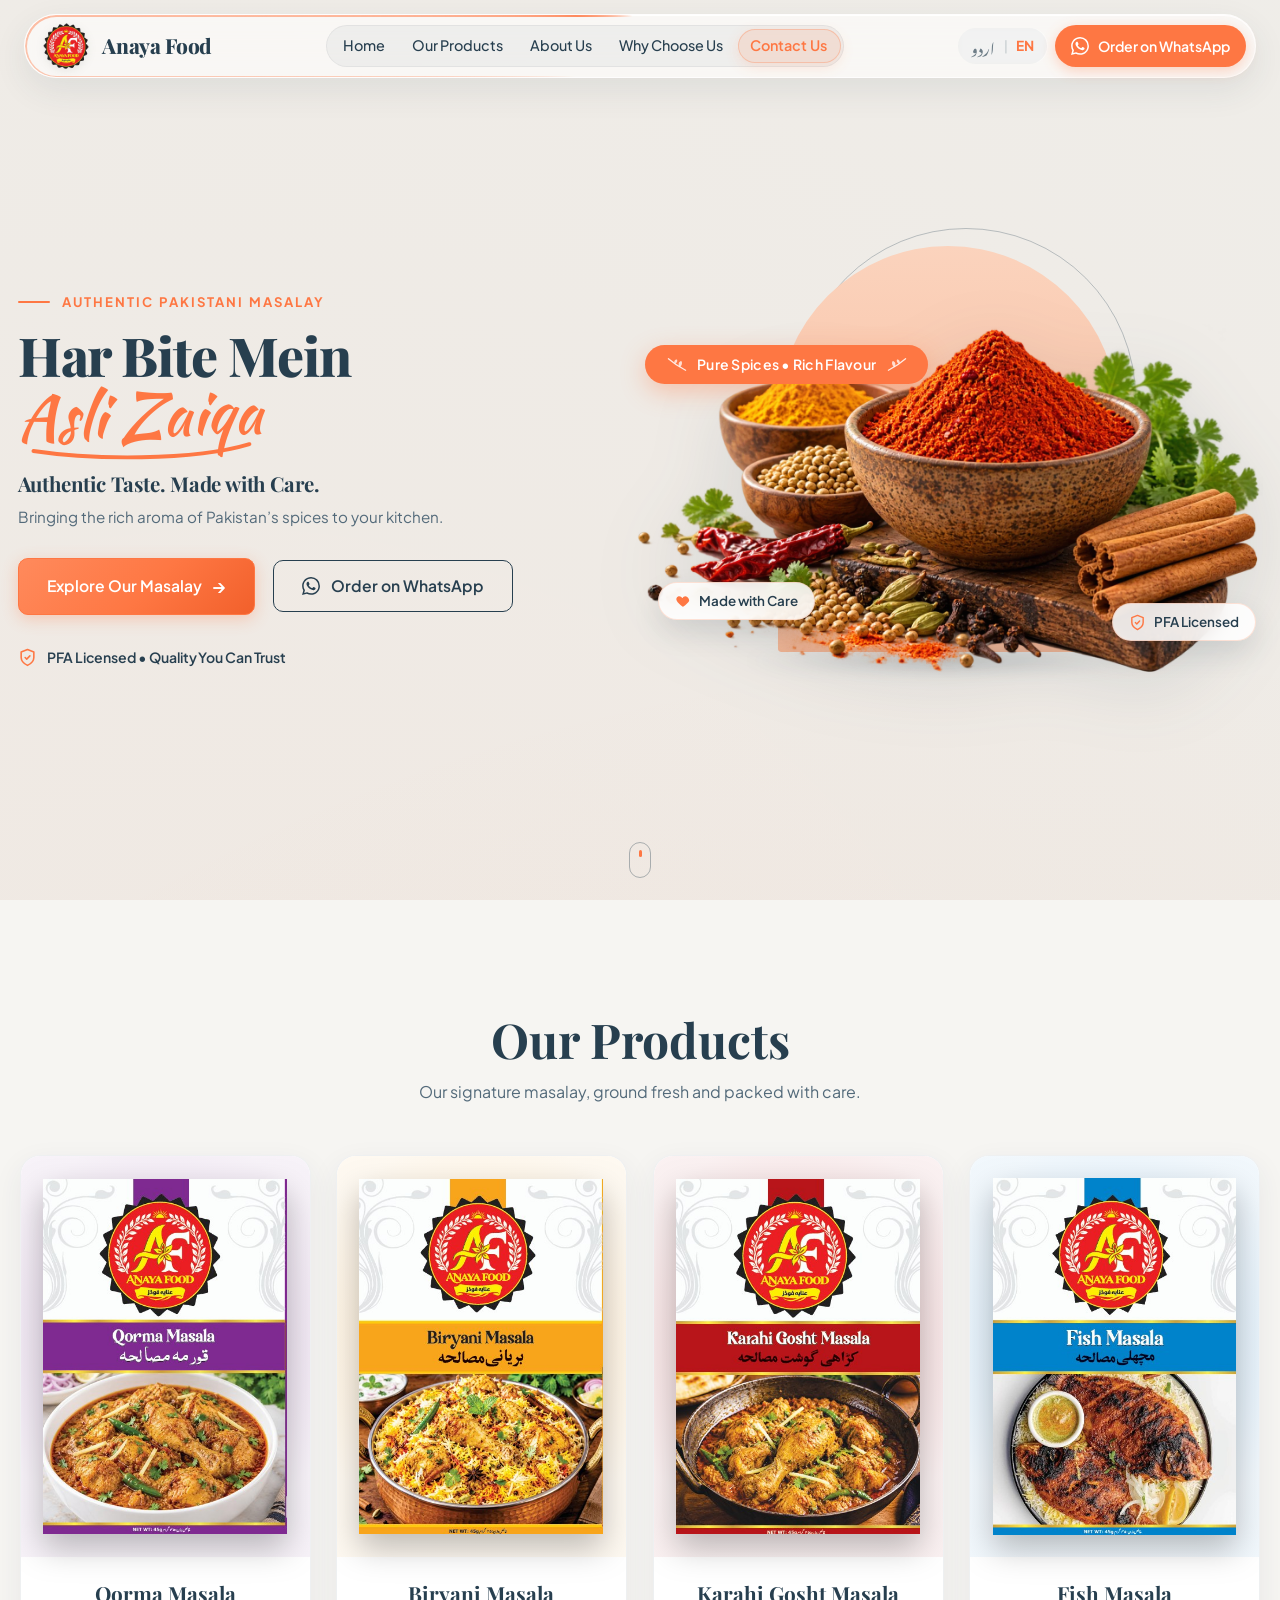
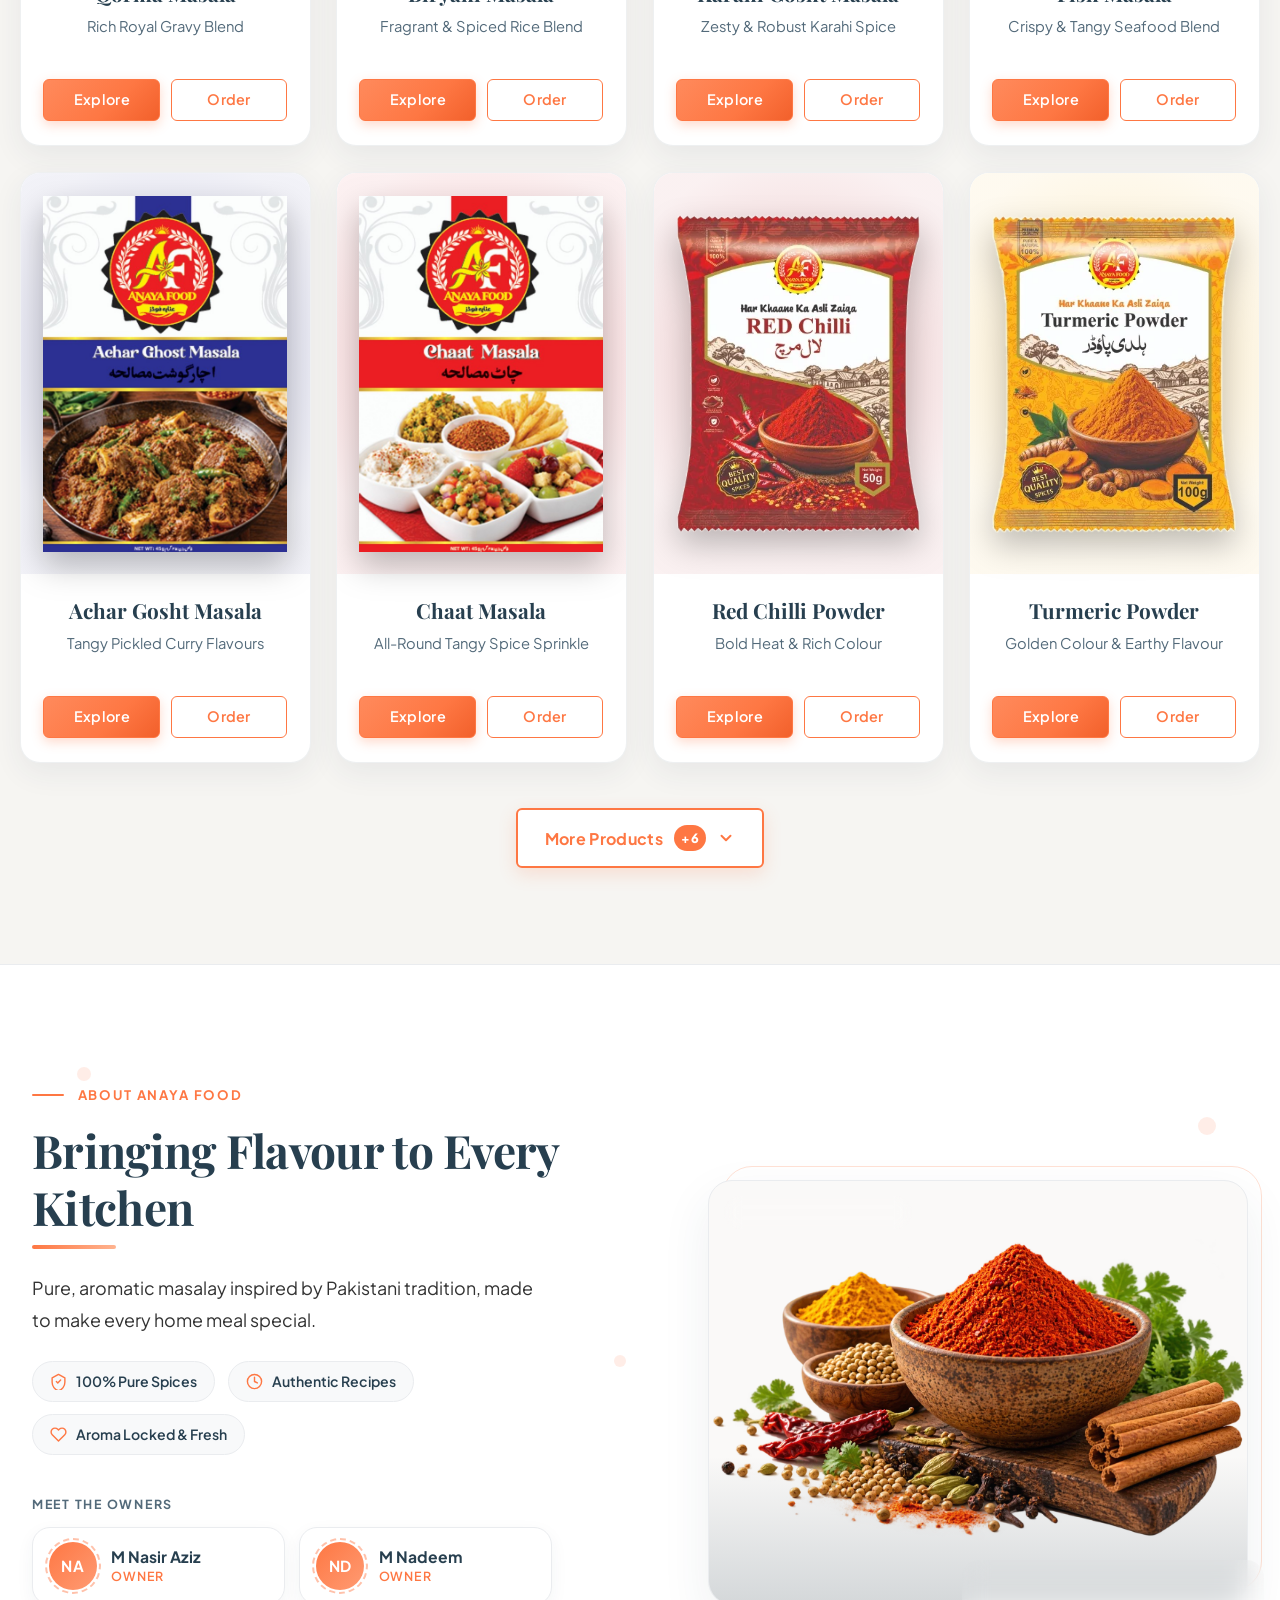
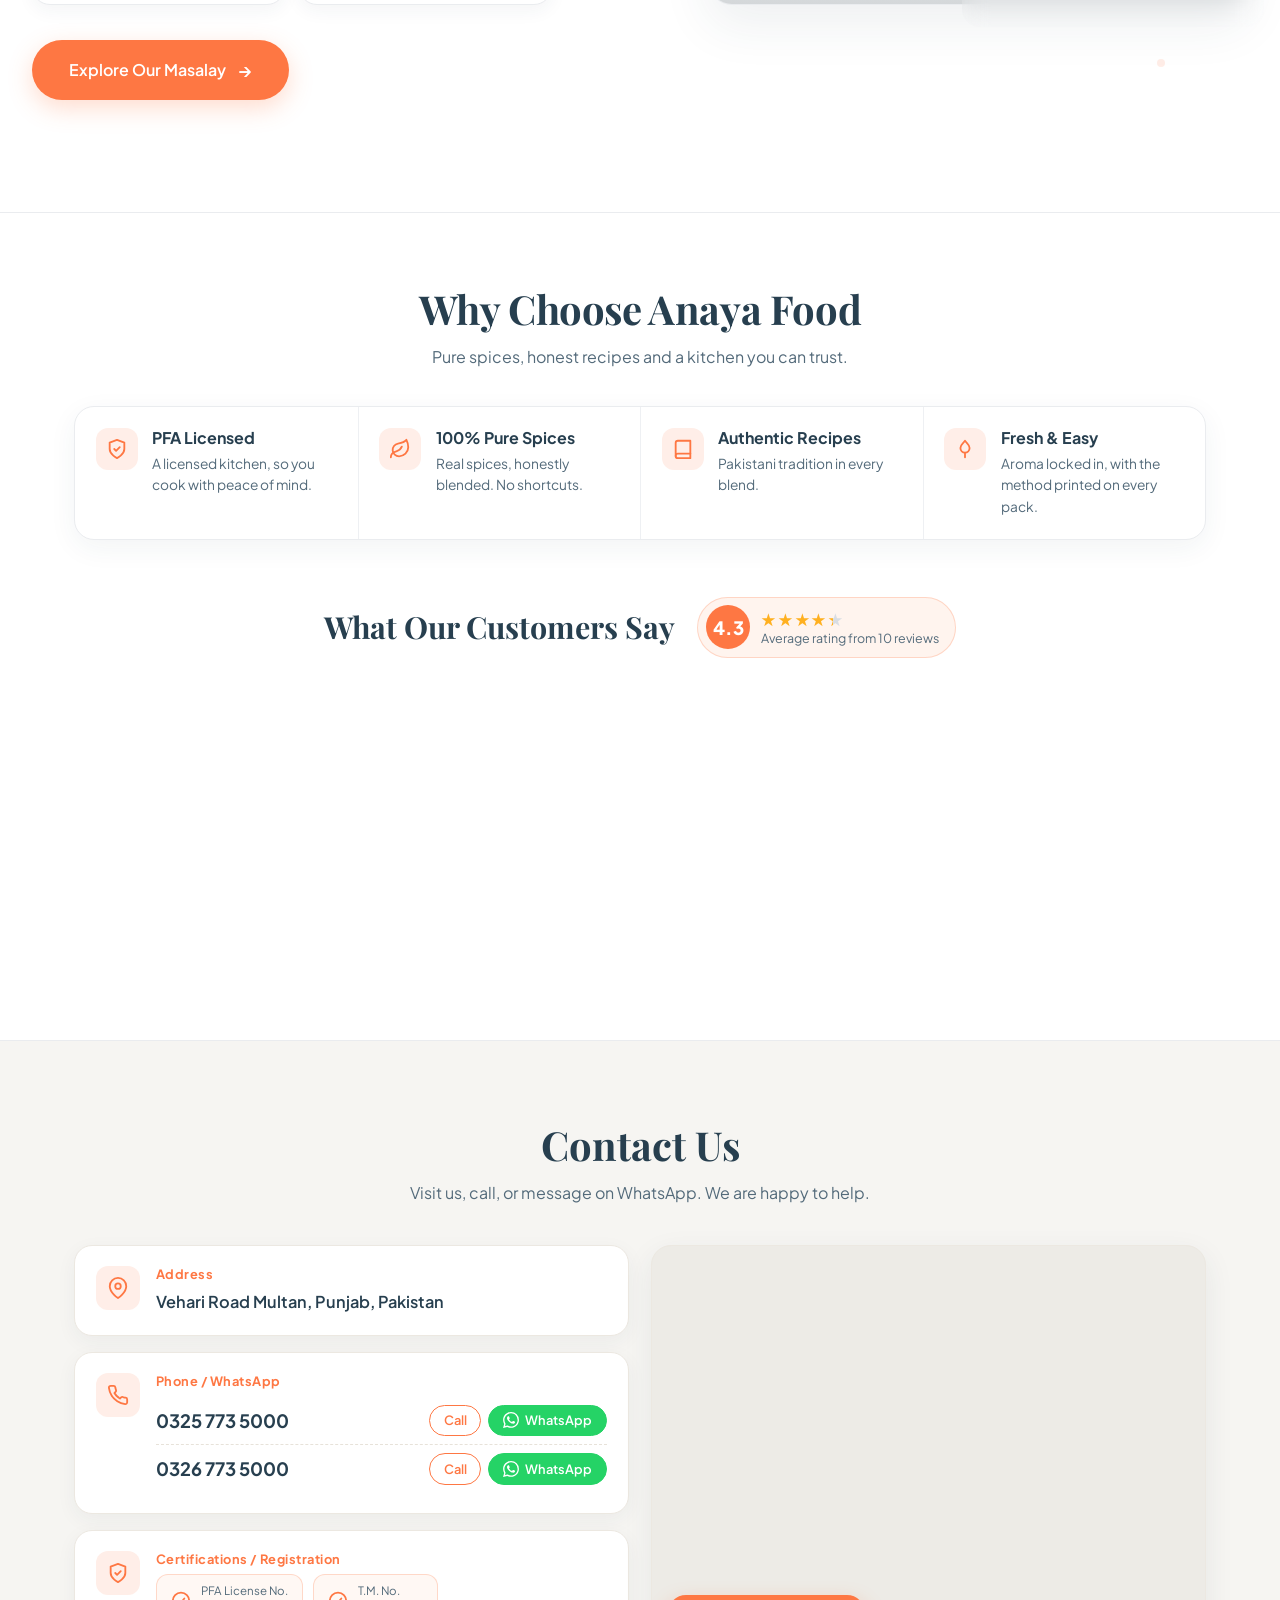
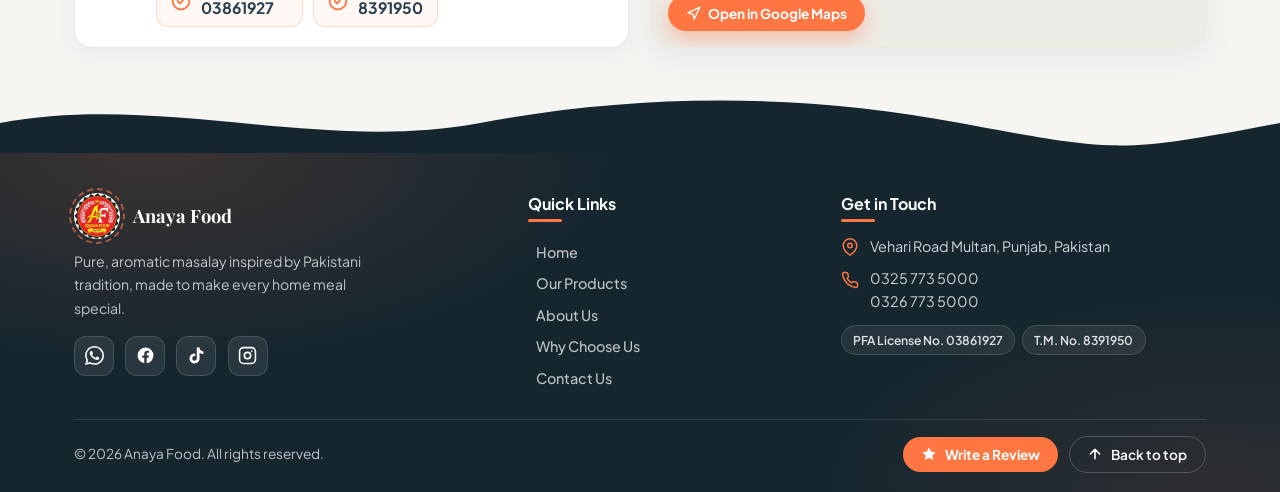
==== commit 18efbcdc: "update" ====
--- a/index.html
+++ b/index.html
@@ -4,8 +4,8 @@
   <meta charset="UTF-8" />
   <meta name="viewport" content="width=device-width, initial-scale=1.0, viewport-fit=cover" />
   <meta name="theme-color" content="#F3EFE8" />
-  <title>Anaya Food Kitchen — Har Bite Mein Asli Zaiqa | Authentic Pakistani Masalay</title>
-  <meta name="description" content="Anaya Food Kitchen brings the rich aroma and authentic taste of Pakistan's finest spices to your kitchen. PFA licensed, pure spices and masalay made with care." />
+  <title>Anaya Food — Har Bite Mein Asli Zaiqa | Authentic Pakistani Masalay</title>
+  <meta name="description" content="Anaya Food brings the rich aroma and authentic taste of Pakistan's finest spices to your kitchen. PFA licensed, pure spices and masalay made with care." />
   
   <!-- Favicons -->
   <link rel="icon" type="image/x-icon" href="assets/favicon.ico" />
@@ -46,9 +46,9 @@
   <header class="navbar-wrapper" id="main-header">
     <div class="nav-container">
       <!-- Left: Brand Logo & Name -->
-      <a href="#" class="brand-link" id="brand-logo-link" aria-label="Anaya Food Kitchen Home">
-        <img src="assets/logo.png" alt="Anaya Food Kitchen Logo" class="brand-logo-img" id="nav-brand-img" width="52" height="52" />
-        <span class="brand-name" data-i18n="brandName">Anaya Food Kitchen</span>
+      <a href="#" class="brand-link" id="brand-logo-link" aria-label="Anaya Food Home">
+        <img src="assets/logo.png" alt="Anaya Food Logo" class="brand-logo-img" id="nav-brand-img" width="52" height="52" />
+        <span class="brand-name" data-i18n="brandName">Anaya Food</span>
       </a>
 
       <!-- Center: Navigation Links -->
@@ -97,7 +97,7 @@
         </div>
 
         <!-- Order on WhatsApp Nav Button -->
-        <a href="https://wa.me/923257735000" target="_blank" rel="noopener noreferrer" class="nav-whatsapp-btn" id="nav-whatsapp-cta" aria-label="Order on WhatsApp: 0325 773 5000">
+        <a href="https://wa.me/923267735000" target="_blank" rel="noopener noreferrer" class="nav-whatsapp-btn" id="nav-whatsapp-cta" aria-label="Order on WhatsApp: 0326 773 5000">
           <svg class="whatsapp-icon" viewBox="0 0 24 24" fill="currentColor" width="18" height="18" aria-hidden="true">
             <path d="M17.472 14.382c-.297-.149-1.758-.867-2.03-.967-.273-.099-.471-.148-.67.15-.197.297-.767.966-.94 1.164-.173.199-.347.223-.644.075-.297-.15-1.255-.463-2.39-1.475-.883-.788-1.48-1.761-1.653-2.059-.173-.297-.018-.458.13-.606.134-.133.298-.347.446-.52.149-.174.198-.298.298-.497.099-.198.05-.371-.025-.52-.075-.149-.669-1.612-.916-2.207-.242-.579-.487-.5-.669-.51-.173-.008-.371-.01-.57-.01-.198 0-.52.074-.792.372-.272.297-1.04 1.016-1.04 2.479 0 1.462 1.065 2.875 1.213 3.074.149.198 2.096 3.2 5.077 4.487.709.306 1.262.489 1.694.625.712.227 1.36.195 1.871.118.571-.085 1.758-.719 2.006-1.413.248-.694.248-1.289.173-1.413-.074-.124-.272-.198-.57-.347m-5.421 7.403h-.004a9.87 9.87 0 01-5.031-1.378l-.361-.214-3.741.982.998-3.648-.235-.374a9.86 9.86 0 01-1.51-5.26c.001-5.45 4.436-9.884 9.888-9.884 2.64 0 5.122 1.03 6.988 2.898a9.825 9.825 0 012.893 6.994c-.003 5.45-4.437 9.884-9.885 9.884m8.413-18.297A11.815 11.815 0 0012.05 0C5.495 0 .16 5.335.157 11.892c0 2.096.547 4.142 1.588 5.945L.057 24l6.305-1.654a11.882 11.882 0 005.683 1.448h.005c6.554 0 11.89-5.335 11.893-11.893a11.821 11.821 0 00-3.48-8.413Z"/>
           </svg>
@@ -133,7 +133,7 @@
             <button type="button" class="lang-btn active" id="mobile-lang-en" data-lang="en">EN</button>
           </div>
 
-          <a href="https://wa.me/923257735000" target="_blank" rel="noopener noreferrer" class="nav-whatsapp-btn mobile-cta-btn">
+          <a href="https://wa.me/923267735000" target="_blank" rel="noopener noreferrer" class="nav-whatsapp-btn mobile-cta-btn">
             <svg class="whatsapp-icon" viewBox="0 0 24 24" fill="currentColor" width="18" height="18" aria-hidden="true">
               <path d="M17.472 14.382c-.297-.149-1.758-.867-2.03-.967-.273-.099-.471-.148-.67.15-.197.297-.767.966-.94 1.164-.173.199-.347.223-.644.075-.297-.15-1.255-.463-2.39-1.475-.883-.788-1.48-1.761-1.653-2.059-.173-.297-.018-.458.13-.606.134-.133.298-.347.446-.52.149-.174.198-.298.298-.497.099-.198.05-.371-.025-.52-.075-.149-.669-1.612-.916-2.207-.242-.579-.487-.5-.669-.51-.173-.008-.371-.01-.57-.01-.198 0-.52.074-.792.372-.272.297-1.04 1.016-1.04 2.479 0 1.462 1.065 2.875 1.213 3.074.149.198 2.096 3.2 5.077 4.487.709.306 1.262.489 1.694.625.712.227 1.36.195 1.871.118.571-.085 1.758-.719 2.006-1.413.248-.694.248-1.289.173-1.413-.074-.124-.272-.198-.57-.347m-5.421 7.403h-.004a9.87 9.87 0 01-5.031-1.378l-.361-.214-3.741.982.998-3.648-.235-.374a9.86 9.86 0 01-1.51-5.26c.001-5.45 4.436-9.884 9.888-9.884 2.64 0 5.122 1.03 6.988 2.898a9.825 9.825 0 012.893 6.994c-.003 5.45-4.437 9.884-9.885 9.884m8.413-18.297A11.815 11.815 0 0012.05 0C5.495 0 .16 5.335.157 11.892c0 2.096.547 4.142 1.588 5.945L.057 24l6.305-1.654a11.882 11.882 0 005.683 1.448h.005c6.554 0 11.89-5.335 11.893-11.893a11.821 11.821 0 00-3.48-8.413Z"/>
             </svg>
@@ -263,8 +263,39 @@
   <!-- Our Products -->
   <section class="products-section" id="our-products" aria-labelledby="products-title">
     <div class="products-inner">
-      <div class="products-head"><h2 id="products-title" data-ps="title">Our Products</h2><p data-ps="sub">Six signature masalay, ground fresh and packed with care.</p></div>
+      <div class="products-head"><h2 id="products-title" data-ps="title">Our Products</h2><p data-ps="sub">Our signature masalay, ground fresh and packed with care.</p></div>
       <div class="products-grid" id="products-grid"></div>
+      <div class="more-wrap">
+        <button type="button" class="more-btn" id="more-products-btn" aria-expanded="false" aria-controls="all-products">
+          <span class="more-label" data-ps="more">More Products</span>
+          <span class="more-count" aria-hidden="true">+6</span>
+          <svg class="more-chev" viewBox="0 0 24 24" width="18" height="18" fill="none" stroke="currentColor" stroke-width="2.6" stroke-linecap="round" stroke-linejoin="round" aria-hidden="true"><path d="M6 9l6 6 6-6"/></svg>
+        </button>
+      </div>
+    </div>
+  </section>
+
+  <!-- All Products (revealed by "More Products") -->
+  <section class="allp-section" id="all-products" aria-labelledby="allp-title" hidden>
+    <span class="allp-blob b1" aria-hidden="true"></span><span class="allp-blob b2" aria-hidden="true"></span>
+    <div class="products-inner">
+      <div class="allp-head">
+        <span class="allp-eyebrow"><i aria-hidden="true"></i><span data-ps="allEyebrow">Complete Collection</span><i aria-hidden="true"></i></span>
+        <h2 id="allp-title" data-ps="allTitle">All Our Masalay</h2>
+        <p data-ps="allSub">Every Anaya masala and spice, all in one place.</p>
+      </div>
+      <div class="allp-tools">
+        <div class="search-box">
+          <svg class="search-ic" viewBox="0 0 24 24" width="20" height="20" fill="none" stroke="currentColor" stroke-width="2.4" stroke-linecap="round" aria-hidden="true"><circle cx="11" cy="11" r="7"/><path d="M20 20l-3.8-3.8"/></svg>
+          <input type="search" id="product-search" autocomplete="off" spellcheck="false" placeholder="Search masala…" aria-label="Search products" />
+          <button type="button" class="search-clear" id="search-clear" aria-label="Clear search">×</button>
+        </div>
+        <p class="search-count" id="search-count" aria-live="polite"></p>
+      </div>
+      <div class="products-grid" id="all-products-grid"></div>
+      <div class="more-wrap">
+        <button type="button" class="more-btn less" id="all-products-close"><svg class="more-chev" viewBox="0 0 24 24" width="18" height="18" fill="none" stroke="currentColor" stroke-width="2.6" stroke-linecap="round" stroke-linejoin="round" aria-hidden="true"><path d="M6 15l6-6 6 6"/></svg><span data-ps="backTop">Back to top products</span></button>
+      </div>
     </div>
   </section>
 
@@ -279,7 +310,7 @@
           <!-- Small Label with Signature Orange Accent -->
           <div class="about-eyebrow-wrapper">
             <span class="about-eyebrow-line" aria-hidden="true"></span>
-            <span class="about-eyebrow-text" data-i18n="aboutEyebrow">ABOUT ANAYA FOOD KITCHEN</span>
+            <span class="about-eyebrow-text" data-i18n="aboutEyebrow">ABOUT ANAYA FOOD</span>
           </div>
 
           <!-- Main Heading -->
@@ -392,7 +423,7 @@
               </span>
               <div class="about-badge-content">
                 <span class="about-badge-title" data-i18n="aboutBadgeMoments">Made for Flavourful Moments</span>
-                <span class="about-badge-subtitle">Anaya Food Kitchen &bull; Pure Quality</span>
+                <span class="about-badge-subtitle">Anaya Food &bull; Pure Quality</span>
               </div>
             </div>
           </div>
@@ -414,6 +445,7 @@
   <!-- JavaScript -->
   <script src="js/script.js"></script>
   <script src="js/products-data.js"></script>
+  <script src="js/products-info.js"></script>
   <script src="js/products.js"></script>
   <script src="js/why.js"></script>
   <script src="js/contact.js"></script>
--- a/css/style.css
+++ b/css/style.css
@@ -1,5 +1,5 @@
 /* ==========================================================================
-   ANAYA FOOD KITCHEN — HOME HERO SECTION STYLES
+   ANAYA FOOD — HOME HERO SECTION STYLES
    Brand Color Palette:
    • Orange: #FE7743
    • Warm Cream: #EFEEEA
--- a/css/products.css
+++ b/css/products.css
@@ -46,14 +46,17 @@
 @keyframes floaty{50%{transform:translateY(-10px)}}
 @keyframes shadow{50%{transform:scale(.8);opacity:.6}}
 .scene3d:active{cursor:grabbing}
-.cube{position:relative;width:200px;height:300px;transform-style:preserve-3d}
+.cube{position:relative;width:var(--cw,200px);height:var(--ch,300px);transform-style:preserve-3d}
 .cube i{position:absolute;left:50%;top:50%;background-size:100% 100%;background-color:var(--c);backface-visibility:hidden}
-.cube .f,.cube .b{width:200px;height:300px;margin:-150px 0 0 -100px}
-.cube .r,.cube .l{width:55px;height:300px;margin:-150px 0 0 -27.5px}
-.cube .t,.cube .bt{width:200px;height:55px;margin:-27.5px 0 0 -100px}
-.cube .f{transform:translateZ(27.5px)}.cube .b{transform:rotateY(180deg) translateZ(27.5px)}
-.cube .r{transform:rotateY(90deg) translateZ(100px)}.cube .l{transform:rotateY(-90deg) translateZ(100px)}
-.cube .t{transform:rotateX(90deg) translateZ(150px) rotate(180deg)}.cube .bt{transform:rotateX(-90deg) translateZ(150px)}
+.cube .f,.cube .b{width:var(--cw,200px);height:var(--ch,300px);margin:calc(var(--ch,300px)/-2) 0 0 calc(var(--cw,200px)/-2)}
+.cube .r,.cube .l{width:var(--cd,55px);height:var(--ch,300px);margin:calc(var(--ch,300px)/-2) 0 0 calc(var(--cd,55px)/-2)}
+.cube .t,.cube .bt{width:var(--cw,200px);height:var(--cd,55px);margin:calc(var(--cd,55px)/-2) 0 0 calc(var(--cw,200px)/-2)}
+.cube .f{transform:translateZ(calc(var(--cd,55px)/2))}.cube .b{transform:rotateY(180deg) translateZ(calc(var(--cd,55px)/2))}
+.cube .r{transform:rotateY(90deg) translateZ(calc(var(--cw,200px)/2))}.cube .l{transform:rotateY(-90deg) translateZ(calc(var(--cw,200px)/2))}
+.cube .t{transform:rotateX(90deg) translateZ(calc(var(--ch,300px)/2)) rotate(180deg)}.cube .bt{transform:rotateX(-90deg) translateZ(calc(var(--ch,300px)/2))}
+/* pouch packs: stacked transparent layers (front, silhouette slices, back) */
+.cube .pl{width:var(--cw,200px);height:var(--ch,300px);margin:calc(var(--ch,300px)/-2) 0 0 calc(var(--cw,200px)/-2);background-color:transparent}
+.cube .pl.m{backface-visibility:visible}
 .vbtns{position:relative;display:flex;flex-wrap:wrap;gap:.4rem;justify-content:center}
 .vbtns button{padding:.4rem .9rem;border:0;border-radius:9999px;background:#fff;color:var(--color-navy);font:600 .8rem var(--font-sans);cursor:pointer;box-shadow:0 1px 5px rgba(0,0,0,.18);transition:transform .2s,background .2s,color .2s}
 .vbtns button:hover{transform:translateY(-2px)}
@@ -187,3 +190,85 @@
 @media (prefers-reduced-motion: reduce) {
   .p-btn, .p-btn::before, .p-btn::after { transition: none !important; }
 }
+
+/* ==========================================================================
+   V4 — "More Products" button, full catalogue section, search
+   ========================================================================== */
+.p-actions.single{grid-template-columns:1fr}
+.p-card{animation:cardIn .6s calc(var(--d,0)*.06s) cubic-bezier(.2,.8,.3,1) both}
+@keyframes cardIn{from{opacity:0;transform:translateY(26px) scale(.96)}to{opacity:1;transform:none}}
+.p-card:hover{animation-play-state:paused}
+
+.more-wrap{display:flex;justify-content:center;margin-top:2.8rem}
+.more-btn{position:relative;overflow:hidden;isolation:isolate;display:inline-flex;align-items:center;gap:.7rem;padding:.95rem 1.7rem;border:2px solid var(--color-orange);border-radius:6px;background:#fff;color:var(--color-orange);font:700 1rem var(--font-sans);letter-spacing:.02em;cursor:pointer;box-shadow:0 6px 18px rgba(254,119,67,.18);transition:color .35s,transform .25s var(--transition-smooth),box-shadow .35s}
+.more-btn::before{content:"";position:absolute;inset:0;background:linear-gradient(135deg,#FF8A5C,#FE7743 60%,#F2602B);transform:translateY(101%);transition:transform .45s cubic-bezier(.65,0,.35,1);z-index:-1}
+.more-btn:hover,.more-btn.is-open{color:#fff;transform:translateY(-3px);box-shadow:0 14px 28px rgba(254,119,67,.4)}
+.more-btn:hover::before,.more-btn.is-open::before{transform:none}
+.more-btn:active{transform:scale(.97)}
+.more-btn:focus-visible{outline:3px solid var(--color-orange-glow);outline-offset:3px}
+.more-count{display:inline-grid;place-items:center;min-width:2rem;height:1.6rem;padding:0 .45rem;border-radius:9999px;background:var(--color-orange);color:#fff;font:800 .8rem var(--font-sans);transition:background .3s,color .3s;animation:countPulse 2.4s infinite}
+.more-btn:hover .more-count,.more-btn.is-open .more-count{background:#fff;color:var(--color-orange)}
+@keyframes countPulse{0%{box-shadow:0 0 0 0 rgba(254,119,67,.5)}70%,100%{box-shadow:0 0 0 10px transparent}}
+.more-chev{animation:chevBob 1.6s ease-in-out infinite;transition:transform .4s}
+.more-btn.is-open .more-chev{transform:rotate(180deg);animation:none}
+@keyframes chevBob{50%{transform:translateY(4px)}}
+.more-btn.less{padding:.8rem 1.4rem;font-size:.92rem}
+.more-btn.less .more-chev{animation:chevUp 1.6s ease-in-out infinite;transform:none}
+@keyframes chevUp{50%{transform:translateY(-4px)}}
+.more-btn.less:hover .more-chev{animation:none}
+
+/* full catalogue section */
+.allp-section{position:relative;z-index:10;overflow:hidden;padding:5.5rem 1.25rem 5rem;background:linear-gradient(180deg,#fff7f0 0%,#fdf0e6 55%,var(--color-cream-subtle) 100%);border-top:1px solid rgba(254,119,67,.18);scroll-margin-top:0}
+.allp-section[hidden]{display:none}
+.allp-section.open{animation:allIn .7s cubic-bezier(.2,.8,.3,1) both}
+.allp-section.closing{animation:allOut .45s ease both}
+@keyframes allIn{from{opacity:0;transform:translateY(-40px)}to{opacity:1;transform:none}}
+@keyframes allOut{to{opacity:0;transform:translateY(-30px)}}
+.allp-section .products-inner{position:relative;z-index:1}
+.allp-blob{position:absolute;border-radius:50%;filter:blur(60px);opacity:.22;pointer-events:none;background:var(--color-orange)}
+.allp-blob.b1{width:340px;height:340px;top:-110px;left:-90px;animation:blob 12s ease-in-out infinite}
+.allp-blob.b2{width:380px;height:380px;bottom:-140px;right:-100px;background:#f2a900;animation:blob 14s ease-in-out infinite reverse}
+.allp-head{text-align:center;max-width:680px;margin:0 auto 2.2rem}
+.allp-eyebrow{display:inline-flex;align-items:center;gap:.7rem;font:700 .78rem var(--font-sans);letter-spacing:.16em;text-transform:uppercase;color:var(--color-orange)}
+.allp-eyebrow i{display:block;width:34px;height:2px;border-radius:2px;background:var(--color-orange);transform-origin:center;animation:lineGrow 1s .3s both}
+@keyframes lineGrow{from{transform:scaleX(0)}to{transform:scaleX(1)}}
+.allp-head h2{margin-top:.7rem;font-family:var(--font-serif);font-size:clamp(2rem,4vw,3rem);line-height:1.15;color:var(--color-navy);animation:up .6s .15s both}
+.allp-head p{margin-top:.7rem;color:var(--color-navy-muted);animation:up .6s .25s both}
+.allp-tools{display:flex;flex-direction:column;align-items:center;gap:.7rem;margin-bottom:2.4rem;animation:up .6s .35s both}
+.search-box{position:relative;width:min(560px,100%)}
+.search-box input{width:100%;padding:1.05rem 3.2rem 1.05rem 3.2rem;border:2px solid rgba(39,63,79,.12);border-radius:10px;background:#fff;color:var(--color-navy);font:500 1rem var(--font-sans);box-shadow:0 8px 24px rgba(39,63,79,.08);outline:0;transition:border-color .3s,box-shadow .3s,transform .3s var(--transition-smooth)}
+.search-box input::placeholder{color:var(--color-navy-light)}
+.search-box input::-webkit-search-cancel-button{display:none}
+.search-box input:focus{border-color:var(--color-orange);box-shadow:0 0 0 5px var(--color-orange-subtle),0 12px 30px rgba(254,119,67,.18);transform:translateY(-2px)}
+.search-ic{position:absolute;top:50%;left:1.1rem;margin-top:-10px;color:var(--color-navy-light);pointer-events:none;transition:color .3s,transform .4s var(--transition-bounce)}
+.search-box:focus-within .search-ic{color:var(--color-orange);transform:scale(1.15) rotate(-12deg)}
+.search-clear{position:absolute;top:50%;right:.8rem;width:30px;height:30px;margin-top:-15px;border:0;border-radius:50%;background:var(--color-orange-subtle);color:var(--color-orange);font-size:1.3rem;line-height:1;cursor:pointer;opacity:0;transform:scale(.5);pointer-events:none;transition:opacity .25s,transform .3s var(--transition-bounce),background .2s,color .2s}
+.search-clear.show{opacity:1;transform:none;pointer-events:auto}
+.search-clear:hover{background:var(--color-orange);color:#fff}
+.search-count{font:600 .85rem var(--font-sans);color:var(--color-navy-muted);min-height:1.2em}
+[dir=rtl] .search-box input{padding:1.05rem 3.2rem;font-family:var(--font-urdu)}
+[dir=rtl] .search-ic{left:auto;right:1.1rem}
+[dir=rtl] .search-clear{right:auto;left:.8rem}
+.p-empty{grid-column:1/-1;text-align:center;padding:3rem 1rem;color:var(--color-navy-muted);animation:up .5s both}
+.p-empty svg{color:var(--color-orange);animation:floaty 3s ease-in-out infinite}
+.p-empty h3{margin-top:.8rem;font-family:var(--font-serif);font-size:1.4rem;color:var(--color-navy)}
+.p-empty p{margin-top:.3rem}
+[dir=rtl] .p-empty h3,[dir=rtl] .p-empty p{font-family:var(--font-urdu);line-height:1.9}
+@media(max-width:640px){.allp-section{padding:4rem .9rem 3.5rem}.more-wrap{margin-top:2rem}.more-btn{padding:.85rem 1.3rem;font-size:.95rem}.search-box input{padding-top:.95rem;padding-bottom:.95rem;font-size:.95rem}}
+@media(prefers-reduced-motion:reduce){.p-card,.allp-section,.allp-section *,.more-btn *{animation:none!important}}
+.p-media{flex:none}
+/* uniform media height for every card (existing flat packs + new 3D packs) */
+.p-media{aspect-ratio:1/1.39;padding:0}
+.p-media img{position:absolute;inset:1.4rem;width:calc(100% - 2.8rem);height:calc(100% - 2.8rem);max-width:none;object-fit:contain}
+
+/* product details (specifications + uses) */
+.chips{display:flex;flex-wrap:wrap;gap:.4rem;margin-bottom:1rem}.chips .asbox{margin-bottom:0}
+.spec{display:grid;margin:0}
+.spec>div{display:flex;justify-content:space-between;align-items:baseline;gap:1rem;padding:.6rem 0;border-bottom:1px dashed color-mix(in srgb,var(--c) 28%,#fff);font-size:.93rem;line-height:1.5}
+.spec>div:last-child{border-bottom:0;padding-bottom:0}
+.spec dt{flex:none;font-weight:600;color:var(--color-navy-muted)}
+.spec dd{margin:0;text-align:end;font-weight:700;color:var(--color-navy)}
+.sec ul{list-style:none;display:grid;gap:.7rem;padding:0;margin:0}
+.sec ul li::before{content:"\2713";font-size:.8rem}
+.sec ul+.note{margin-top:.8rem;padding-top:.7rem;border-top:1px dashed color-mix(in srgb,var(--c) 35%,#fff)}
+[dir=rtl] .sec ul li{animation-name:slideInR}
--- a/css/mobile.css
+++ b/css/mobile.css
@@ -103,7 +103,8 @@
 
   .products-grid { grid-template-columns: repeat(2, minmax(0, 1fr)); gap: 0.85rem; }
   .p-card { border-radius: 16px; }
-  .p-media { aspect-ratio: 1 / 1.12; padding: 0.8rem 0.6rem; }
+  .p-media { aspect-ratio: 1 / 1.42; padding: 0; }
+  .p-media img { inset: 0.8rem 0.6rem; width: calc(100% - 1.2rem); height: calc(100% - 1.6rem); }
   .p-body { padding: 0.75rem 0.65rem 0.9rem; gap: 0.2rem; }
   .p-body h3 { font-size: 1.02rem; line-height: 1.2; }
   .p-body p {
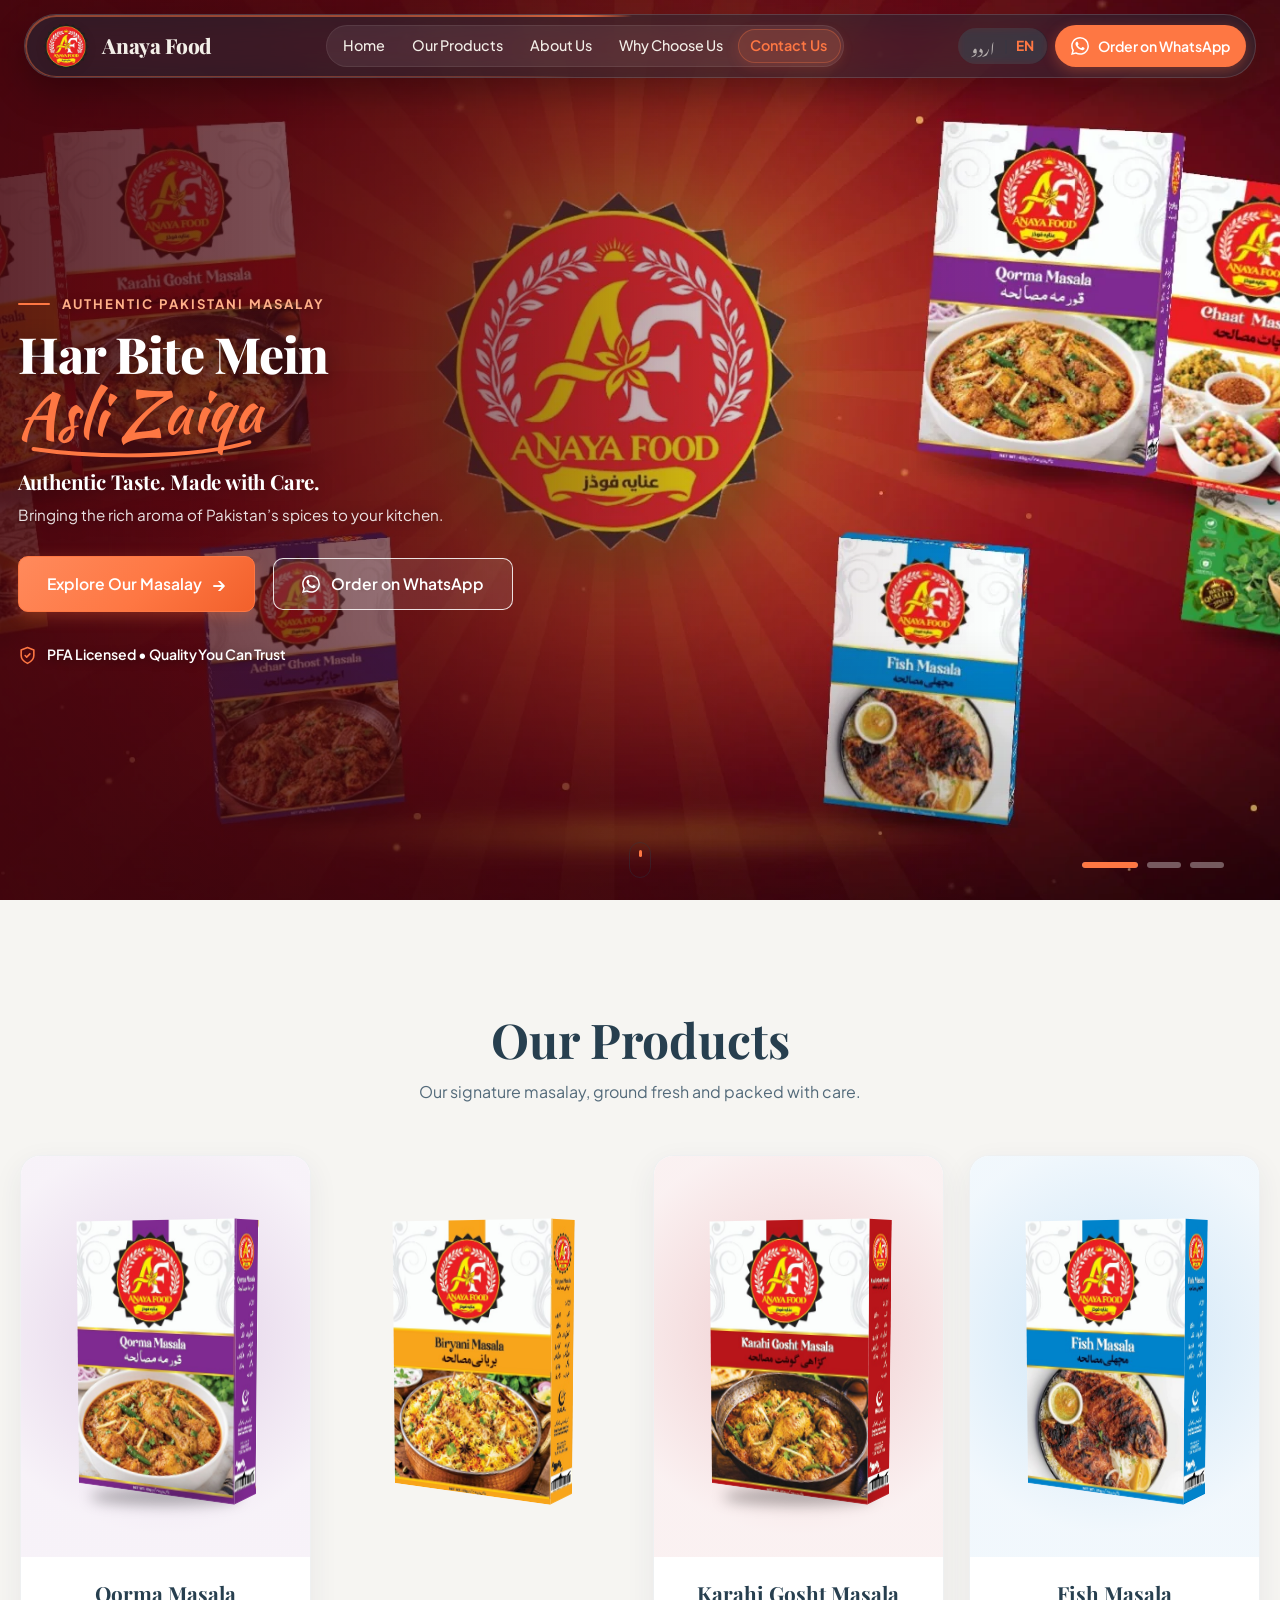
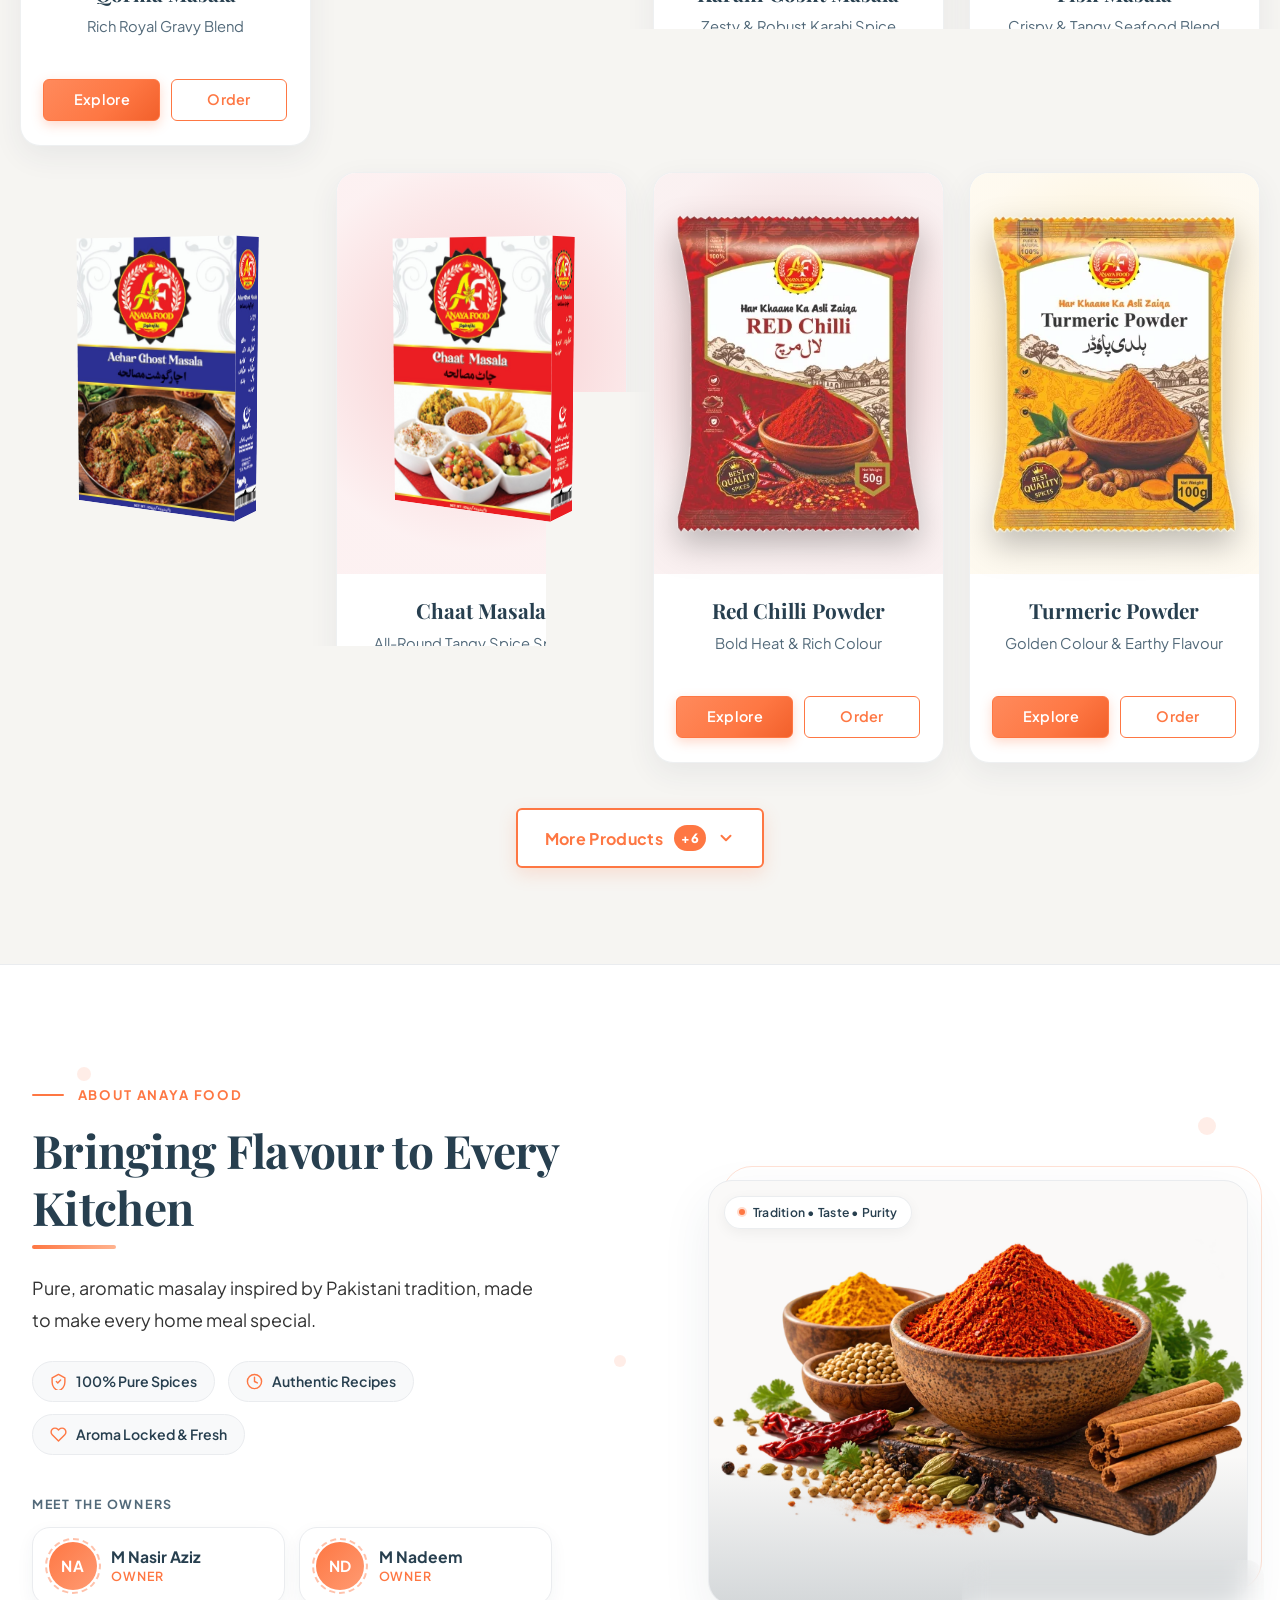
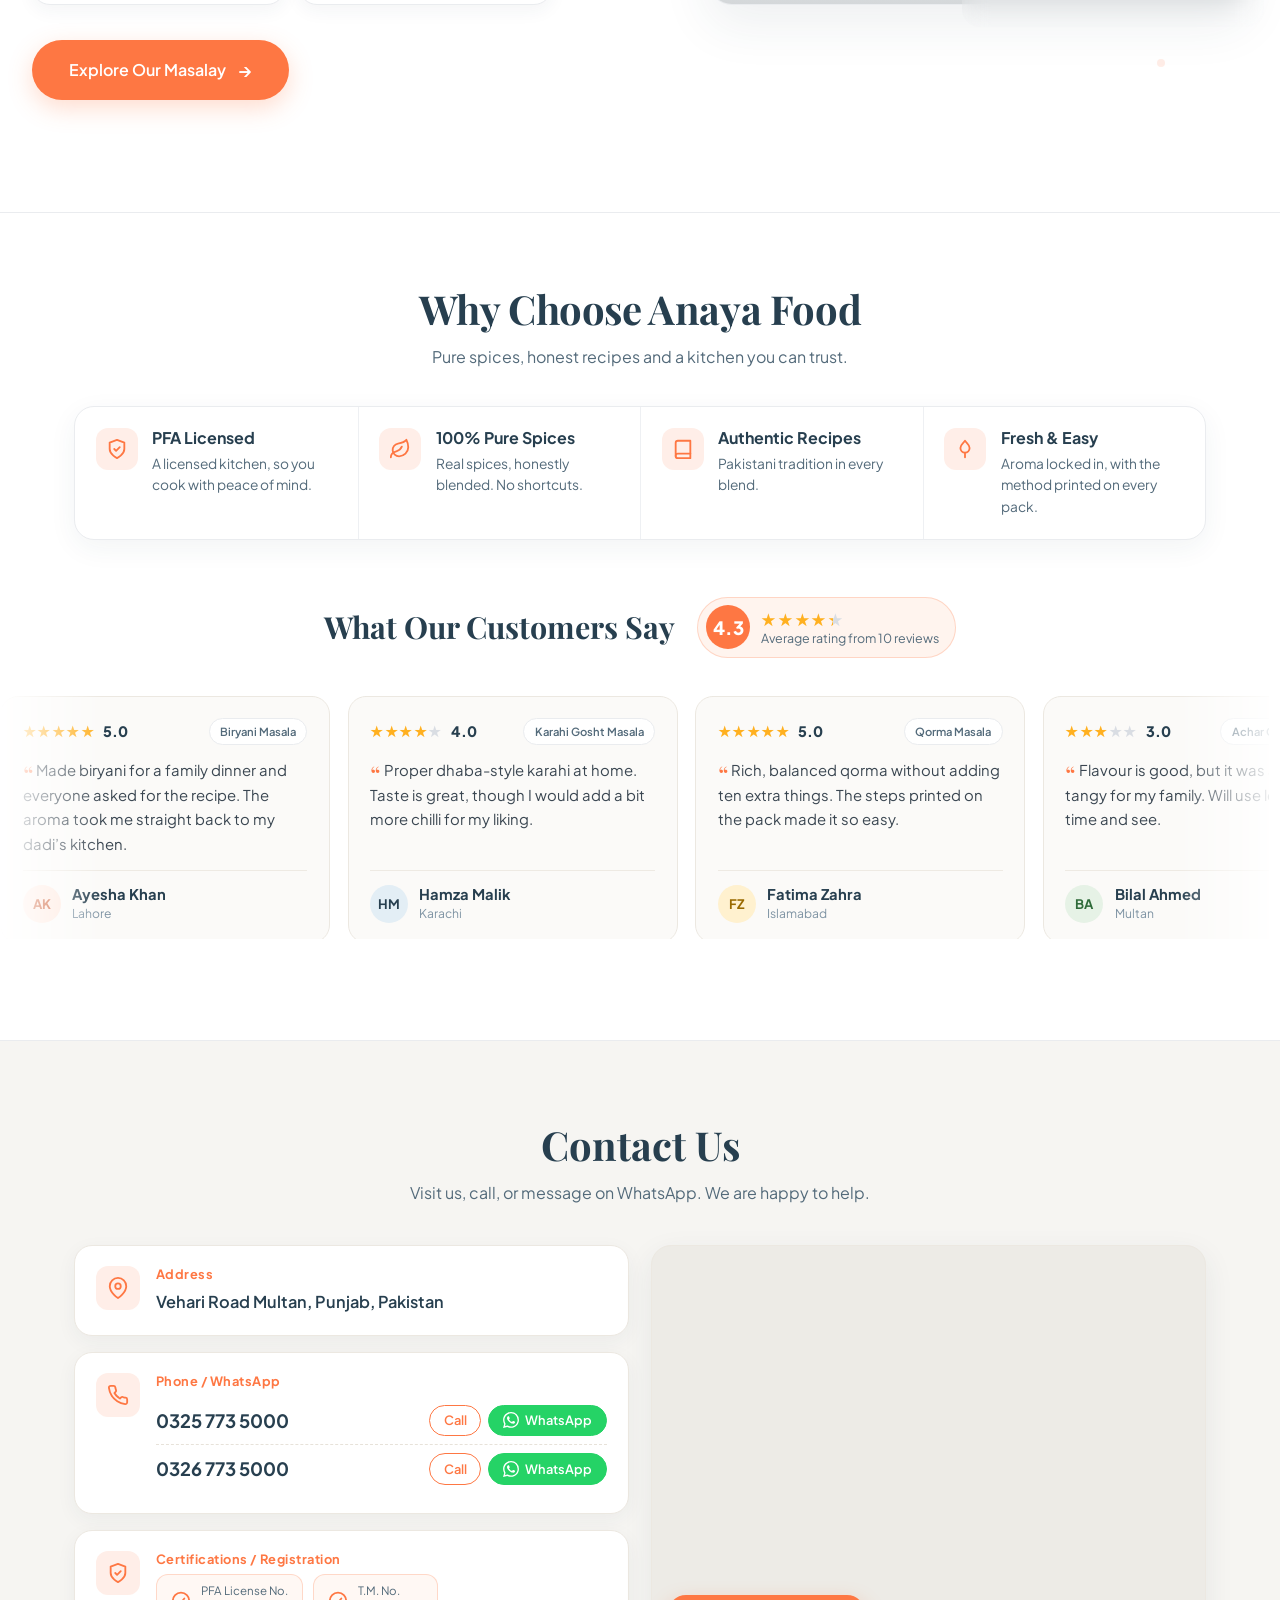
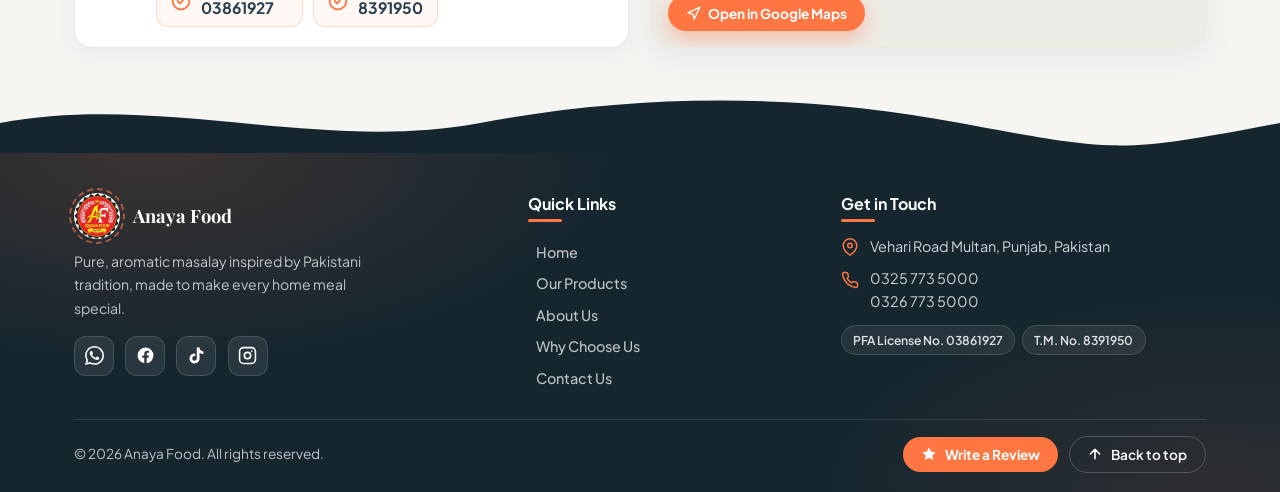
==== commit 9b2f851a: "UPDATE" ====
--- a/index.html
+++ b/index.html
@@ -25,6 +25,7 @@
   <link rel="stylesheet" href="css/footer.css" />
   <link rel="stylesheet" href="css/review.css" />
   <link rel="stylesheet" href="css/mobile.css" />
+  <link rel="stylesheet" href="css/hero.css" />
 </head>
 <body>
   <!-- Background Ambient Glow & Botanical Watermark -->
@@ -146,6 +147,29 @@
 
   <!-- Main Hero Viewport Container (Strictly 100vh on Desktop) -->
   <main class="hero-screen" id="home-hero">
+    <!-- Hero background slider (3 images, auto-rotating) -->
+    <div class="hero-bg" id="hero-bg" aria-roledescription="carousel" aria-label="Anaya Food masalay">
+      <div class="hero-slide is-active" data-slide="1">
+        <picture>
+          <source media="(max-width: 900px), (orientation: portrait)" srcset="assets/hero/hero-1-mobile.webp" />
+          <img src="assets/hero/hero-1-laptop.webp" alt="Anaya Food masala boxes — Qorma, Biryani, Karahi, Fish, Achar and Chaat" width="1920" height="1080" decoding="async" fetchpriority="high" />
+        </picture>
+      </div>
+      <div class="hero-slide" data-slide="2">
+        <picture>
+          <source media="(max-width: 900px), (orientation: portrait)" srcset="assets/hero/hero-2-mobile.webp" />
+          <img src="assets/hero/hero-2-laptop.webp" alt="Anaya Food premium masala range on a dark stage" width="1920" height="1080" decoding="async" loading="lazy" />
+        </picture>
+      </div>
+      <div class="hero-slide" data-slide="3">
+        <picture>
+          <source media="(max-width: 900px), (orientation: portrait)" srcset="assets/hero/hero-3-mobile.webp" />
+          <img src="assets/hero/hero-3-laptop.webp" alt="Anaya Food full range of masalay and spices" width="1920" height="1080" decoding="async" loading="lazy" />
+        </picture>
+      </div>
+      <div class="hero-scrim" aria-hidden="true"></div>
+      <div class="hero-dust" id="hero-dust" aria-hidden="true"></div>
+    </div>
     <div class="hero-container">
       
       <!-- Left Side: Hero Text Content & Actions -->
@@ -211,52 +235,8 @@
 
       </div>
 
-      <!-- Right Side: Spices Hero Visual with Decorative Ribbon -->
-      <div class="hero-visual-col" id="hero-spices-showcase">
-        <div class="spice-stage" id="spice-stage" style="--ratio:1453/814">
-          <div class="stage-arch-line" aria-hidden="true"></div>
-          <div class="stage-arch" aria-hidden="true"></div>
-
-          <!-- Floating Pure Spices Ribbon Banner -->
-        <div class="spice-ribbon-badge" id="spice-ribbon" aria-label="Pure Spices • Rich Flavour">
-          <!-- Left Botanical Leaf Accent -->
-          <svg class="ribbon-leaf-left" viewBox="0 0 28 20" fill="none" xmlns="http://www.w3.org/2000/svg" aria-hidden="true">
-            <path d="M26 18 C 18 14, 10 9, 2 2" stroke="#FFFFFF" stroke-width="1.8" stroke-linecap="round" opacity="0.85"/>
-            <path d="M18 14 C 15 10, 16 6, 20 5 C 22 7, 21 11, 18 14 Z" fill="#FFFFFF" opacity="0.75"/>
-            <path d="M11 9 C 9 6, 11 3, 14 3 C 15 5, 14 8, 11 9 Z" fill="#FFFFFF" opacity="0.75"/>
-          </svg>
-
-          <!-- Ribbon Center Text -->
-          <span class="ribbon-text" data-i18n="ribbonText">Pure Spices &bull; Rich Flavour</span>
-
-          <!-- Right Botanical Leaf Accent -->
-          <svg class="ribbon-leaf-right" viewBox="0 0 28 20" fill="none" xmlns="http://www.w3.org/2000/svg" aria-hidden="true">
-            <path d="M2 18 C 10 14, 18 9, 26 2" stroke="#FFFFFF" stroke-width="1.8" stroke-linecap="round" opacity="0.85"/>
-            <path d="M10 14 C 13 10, 12 6, 8 5 C 6 7, 7 11, 10 14 Z" fill="#FFFFFF" opacity="0.75"/>
-            <path d="M17 9 C 19 6, 17 3, 14 3 C 13 5, 14 8, 17 9 Z" fill="#FFFFFF" opacity="0.75"/>
-          </svg>
-        </div>
-
-          <div class="spice-image-wrapper">
-            <picture>
-              <source srcset="assets/heroimage.webp" type="image/webp" />
-              <img src="assets/heroimage.png" width="1453" height="814" alt="Traditional Pakistani Masalay, Vibrant Red Chili, Turmeric, Coriander Seeds, and Aromatic Spices" class="hero-spice-img" id="hero-spice-image" loading="eager" fetchpriority="high" />
-            </picture>
-          </div>
-          <div class="stage-shadow" aria-hidden="true"></div>
-
-          <div class="float-chip chip-pfa" aria-hidden="true">
-            <svg viewBox="0 0 24 24" fill="none" stroke="#FE7743" stroke-width="2" stroke-linecap="round" stroke-linejoin="round" width="17" height="17"><path d="M12 22s8-4 8-10V5l-8-3-8 3v7c0 6 8 10 8 10z"/><path d="M9 12l2 2 4-4"/></svg>
-            <span data-i18n="chipPfa">PFA Licensed</span>
-          </div>
-          <div class="float-chip chip-care" aria-hidden="true">
-            <svg viewBox="0 0 24 24" fill="#FE7743" width="16" height="16"><path d="M12 21s-7-4.6-9.3-9.2C1 8.4 3 5 6.4 5c2 0 3.4 1.1 4.2 2.4h.8C12.2 6.1 13.6 5 15.6 5 19 5 21 8.4 21.3 11.8 19 16.4 12 21 12 21z"/></svg>
-            <span data-i18n="chipCare">Made with Care</span>
-          </div>
-        </div>
-      </div>
-
-    </div>
+    </div>
+    <div class="hero-dots" id="hero-dots" role="tablist" aria-label="Hero slides"></div>
     <div class="scroll-cue" aria-hidden="true"><span></span></div>
   </main>
 
@@ -450,6 +430,7 @@
   <script src="js/why.js"></script>
   <script src="js/contact.js"></script>
   <script src="js/footer.js"></script>
+  <script src="js/hero.js"></script>
   <script src="js/review.js"></script>
 </body>
 </html>
--- a/css/products.css
+++ b/css/products.css
@@ -272,3 +272,28 @@
 .sec ul li::before{content:"\2713";font-size:.8rem}
 .sec ul+.note{margin-top:.8rem;padding-top:.7rem;border-top:1px dashed color-mix(in srgb,var(--c) 35%,#fff)}
 [dir=rtl] .sec ul li{animation-name:slideInR}
+
+/* ==========================================================================
+   V5 — live 3D boxes inside the product cards
+   ========================================================================== */
+.p-media.has3d{container-type:inline-size;overflow:hidden}
+.b3d{position:absolute;inset:0;display:grid;place-items:center;perspective:1000px}
+.b3d-fl,.b3d-sway{position:relative;transform-style:preserve-3d}
+.b3d-fl{animation:b3dFloat 4.6s ease-in-out infinite}
+.b3d-sway{animation:b3dSway 7s ease-in-out infinite}
+@keyframes b3dFloat{50%{transform:translateY(-3.5cqw)}}
+@keyframes b3dSway{0%,100%{transform:rotateY(-7deg)}50%{transform:rotateY(8deg)}}
+.p-card:hover .b3d-sway{animation-play-state:paused}
+.b3d-box{--w:62cqw;--h:calc(var(--w)*var(--r));--d:calc(var(--w)*var(--dr));position:relative;width:var(--w);height:var(--h);transform-style:preserve-3d;transform:rotateX(-6deg) rotateY(var(--ry,-30deg));transition:transform .28s cubic-bezier(.2,.8,.3,1)}
+.b3d-box i{position:absolute;left:50%;top:50%;background-size:100% 100%;background-color:var(--c);backface-visibility:hidden}
+.b3d-box .f{width:var(--w);height:var(--h);margin:calc(var(--h)/-2) 0 0 calc(var(--w)/-2);transform:translateZ(calc(var(--d)/2))}
+.b3d-box .r,.b3d-box .l{width:var(--d);height:var(--h);margin:calc(var(--h)/-2) 0 0 calc(var(--d)/-2)}
+.b3d-box .r{transform:rotateY(90deg) translateZ(calc(var(--w)/2))}
+.b3d-box .l{transform:rotateY(-90deg) translateZ(calc(var(--w)/2))}
+.b3d-box .t,.b3d-box .bt{width:var(--w);height:var(--d);margin:calc(var(--d)/-2) 0 0 calc(var(--w)/-2)}
+.b3d-box .t{transform:rotateX(90deg) translateZ(calc(var(--h)/2)) rotate(180deg)}
+.b3d-box .bt{transform:rotateX(-90deg) translateZ(calc(var(--h)/2))}
+.b3d-sh{position:absolute;left:50%;bottom:13%;width:52cqw;height:6cqw;margin-left:-26cqw;border-radius:50%;background:rgba(0,0,0,.3);filter:blur(7px);animation:b3dShadow 4.6s ease-in-out infinite}
+@keyframes b3dShadow{50%{transform:scale(.82);opacity:.6}}
+.p-card:hover .b3d-sh{opacity:.75}
+@media(prefers-reduced-motion:reduce){.b3d-fl,.b3d-sway,.b3d-sh{animation:none!important}.b3d-box{transition:none}}
--- a/css/hero.css
+++ b/css/hero.css
@@ -0,0 +1,108 @@
+/* ==========================================================================
+   Hero — full-bleed background slider (replaces the right-side spice image)
+   ========================================================================== */
+.hero-screen{background:#1a0a0a;isolation:isolate}
+.hero-bg{position:absolute;inset:0;z-index:0;overflow:hidden;background:#1a0a0a}
+.hero-slide{position:absolute;inset:0;opacity:0;visibility:hidden;transition:opacity 1.2s ease,visibility 0s 1.2s;--tint:30,8,8;overflow:hidden}
+.hero-slide[data-slide="1"]{--tint:70,6,14}
+.hero-slide[data-slide="2"]{--tint:10,8,6}
+.hero-slide[data-slide="3"]{--tint:120,40,0}
+.hero-slide.is-active{opacity:1;visibility:visible;transition:opacity 1.2s ease,visibility 0s}
+.hero-slide picture,.hero-slide img{display:block;width:100%;height:100%}
+.hero-slide img{object-fit:cover;object-position:center;transform-origin:70% 50%;will-change:transform}
+.hero-slide.is-active img{animation:heroKen 9s ease-out both}
+.hero-slide[data-slide="2"] img{transform-origin:60% 70%}
+.hero-slide[data-slide="3"] img{transform-origin:78% 45%}
+@keyframes heroKen{from{transform:scale(1)}to{transform:scale(1.1)}}
+/* light sweep every time a slide appears */
+.hero-slide::before{content:"";position:absolute;top:-10%;bottom:-10%;left:-45%;width:30%;z-index:2;pointer-events:none;background:linear-gradient(100deg,transparent,rgba(255,255,255,.28),transparent);transform:skewX(-20deg);opacity:0}
+.hero-slide.is-active::before{animation:heroSweep 1.7s .35s ease-out both}
+@keyframes heroSweep{0%{left:-45%;opacity:1}100%{left:130%;opacity:1}}
+/* readable text: tinted gradient behind the copy */
+.hero-scrim{position:absolute;inset:0;z-index:1;pointer-events:none;background:linear-gradient(90deg,rgba(var(--tint,30,8,8),.86) 0%,rgba(var(--tint,30,8,8),.62) 34%,rgba(var(--tint,30,8,8),.12) 62%,transparent 78%),linear-gradient(0deg,rgba(0,0,0,.28),transparent 30%);transition:--tint 1s}
+.hero-bg[data-active="1"]{--tint:70,6,14}.hero-bg[data-active="2"]{--tint:10,8,6}.hero-bg[data-active="3"]{--tint:120,40,0}
+/* floating golden dust */
+.hero-dust{position:absolute;inset:0;z-index:2;pointer-events:none;overflow:hidden}
+.hero-dust i{position:absolute;bottom:-12px;border-radius:50%;background:radial-gradient(circle,#ffe7a8 0%,rgba(255,200,90,.7) 45%,transparent 70%);opacity:0;animation:dustUp linear infinite}
+@keyframes dustUp{0%{transform:translate3d(0,0,0) scale(.6);opacity:0}15%{opacity:.85}80%{opacity:.5}100%{transform:translate3d(var(--dx,20px),-105vh,0) scale(1.1);opacity:0}}
+/* dots with progress fill */
+.hero-dots{position:absolute;z-index:5;right:3.5rem;bottom:2rem;display:flex;gap:.55rem;align-items:center}
+.hero-dots button{position:relative;width:34px;height:6px;padding:0;border:0;border-radius:6px;background:rgba(255,255,255,.35);overflow:hidden;cursor:pointer;transition:width .4s,background .3s}
+.hero-dots button:hover{background:rgba(255,255,255,.55)}
+.hero-dots button::after{content:"";position:absolute;inset:0;border-radius:inherit;background:var(--color-orange);transform:scaleX(0);transform-origin:left}
+.hero-dots button.is-active{width:56px}
+.hero-dots button.is-active::after{animation:dotFill var(--dur,6500ms) linear both}
+.hero-dots.paused button.is-active::after{animation-play-state:paused}
+@keyframes dotFill{to{transform:scaleX(1)}}
+.hero-dots button:focus-visible{outline:2px solid #fff;outline-offset:3px}
+
+/* copy sits on the background now */
+.hero-screen .hero-container{grid-template-columns:1fr;position:relative;z-index:4}
+.hero-screen .heading-line-1,.hero-screen .hero-subheading{color:#fff;text-shadow:0 3px 22px rgba(0,0,0,.45)}
+.hero-screen .hero-description{color:rgba(255,255,255,.88);text-shadow:0 2px 14px rgba(0,0,0,.5)}
+.hero-screen .hero-eyebrow{color:#ffb089;text-shadow:0 2px 10px rgba(0,0,0,.4)}
+.hero-screen .trust-badge-text{color:#fff;text-shadow:0 2px 10px rgba(0,0,0,.45)}
+/* Order on WhatsApp: glass outline -> solid white on hover (one source of truth; beats style.css + mobile.css) */
+.hero-screen .hero-actions-row .btn.btn-secondary{color:#fff;background:rgba(255,255,255,.1);background-image:none;border:1.5px solid rgba(255,255,255,.85);-webkit-backdrop-filter:blur(4px);backdrop-filter:blur(4px);text-shadow:none;transition:background-color .3s ease,color .3s ease,border-color .3s ease,box-shadow .3s ease,transform .35s cubic-bezier(.16,1,.3,1);transition-delay:0s}
+.hero-screen .hero-actions-row .btn.btn-secondary .whatsapp-btn-icon{transition:color .3s ease,transform .3s ease}
+@media (hover:hover){
+  .hero-screen .hero-actions-row .btn.btn-secondary:hover{background:#fff;background-image:none;color:var(--color-navy);border-color:#fff;transform:translateY(-2px);box-shadow:0 10px 26px rgba(0,0,0,.3)}
+  .hero-screen .hero-actions-row .btn.btn-secondary:hover .whatsapp-btn-icon{color:#1a9d52;transform:scale(1.08)}
+}
+.hero-screen .hero-actions-row .btn.btn-secondary:active{background:#fff;background-image:none;color:var(--color-navy);border-color:#fff;transform:scale(.97);box-shadow:none}
+.hero-screen .hero-actions-row .btn.btn-secondary:active .whatsapp-btn-icon{color:#1a9d52}
+.hero-screen .hero-actions-row .btn.btn-secondary:focus-visible{outline:2px solid #fff;outline-offset:3px}
+.hero-screen .scroll-cue{z-index:5}
+.hero-screen .hero-content-col{max-width:560px}
+.hero-screen .heading-line-1{font-size:clamp(2.6rem,3.9vw,3.9rem)}
+[dir=rtl] .hero-screen .hero-container{justify-items:end}  /* Urdu: copy stays on the left, away from the artwork focus */
+[dir=rtl] .hero-screen .hero-content-col{max-width:600px}
+
+/* phones & tablets: portrait art, copy at the bottom */
+@media (max-width:900px){
+  .hero-screen{height:100svh;min-height:640px;align-items:flex-end;padding-top:0;padding-bottom:calc(5.6rem + env(safe-area-inset-bottom,0px));overflow:hidden}
+  .hero-screen .hero-container{height:auto;padding:0 1.25rem}
+  .hero-screen .hero-content-col,[dir=rtl] .hero-screen .hero-content-col{max-width:100%;padding-bottom:0}
+  [dir=rtl] .hero-screen .hero-container{justify-items:stretch}
+  .hero-screen .heading-line-1{font-size:clamp(2.2rem,9vw,3.2rem)}
+  .hero-scrim{background:linear-gradient(0deg,rgba(var(--tint,30,8,8),.94) 0%,rgba(var(--tint,30,8,8),.8) 36%,rgba(var(--tint,30,8,8),.25) 58%,transparent 72%)}
+  .hero-dots{right:50%;left:auto;transform:translateX(50%);bottom:calc(1.6rem + env(safe-area-inset-bottom,0px))}
+  .hero-screen .hero-description{display:none}
+  .hero-screen .hero-heading{margin-bottom:.6rem}
+  .hero-screen .hero-actions-row{flex-direction:row;gap:.6rem;margin-bottom:1.1rem}
+  .hero-screen .hero-actions-row .btn{flex:1;width:auto;min-width:0;min-height:48px;padding-inline:.6rem;font-size:.9rem;justify-content:center;white-space:nowrap}
+  .hero-screen .scroll-cue{display:none}
+}
+/* phones/tablets (portrait): the artwork gets the top part, the copy gets its own calm panel below it.
+   --art-h is measured in hero.js from where the copy starts, so it adapts to any screen / language. */
+@media (max-width:900px) and (min-height:521px){
+  .hero-slide{background:rgb(var(--tint))}
+  .hero-slide[data-slide="1"],.hero-bg[data-active="1"]{--tint:30,10,62}
+  .hero-slide[data-slide="3"],.hero-bg[data-active="3"]{--tint:5,40,30}
+  .hero-slide picture,.hero-slide img{height:var(--art-h,66%)}
+  .hero-slide img,.hero-slide[data-slide] img{object-position:50% 0;transform-origin:50% 0}
+  .hero-slide.is-active img{animation-name:heroKenM}
+  .hero-scrim{background:linear-gradient(180deg,rgba(0,0,0,.38) 0,transparent 90px),linear-gradient(180deg,rgba(var(--tint),0) 0,rgba(var(--tint),0) calc(var(--art-h,66%) - 150px),rgba(var(--tint),.86) calc(var(--art-h,66%) - 56px),rgb(var(--tint)) var(--art-h,66%),rgb(var(--tint)) 100%)}
+}
+@keyframes heroKenM{from{transform:scale(1)}to{transform:scale(1.06)}}
+/* short phones: drop the small label + second tagline so the artwork keeps its room */
+@media (max-width:900px) and (max-height:700px) and (min-height:521px){
+  .hero-screen .hero-subheading,.hero-screen .eyebrow-wrapper{display:none}
+  .hero-screen .hero-heading{margin-bottom:1rem}
+  .hero-screen{padding-bottom:calc(3.3rem + env(safe-area-inset-bottom,0px))}
+  .hero-dots{bottom:calc(1.1rem + env(safe-area-inset-bottom,0px))}
+}
+@media (max-width:420px){
+  .hero-screen .heading-line-1{font-size:clamp(2rem,9.5vw,2.5rem)}
+  .hero-screen .hero-actions-row .btn{font-size:.82rem;gap:.35rem}
+  .hero-screen .hero-actions-row .arrow-icon{display:none}
+}
+@media (max-height:520px) and (orientation:landscape) and (max-width:900px){.hero-screen{min-height:0;height:auto}}
+@media (prefers-reduced-motion:reduce){.hero-slide img,.hero-slide::before,.hero-dust i{animation:none!important}.hero-slide{transition-duration:.01s}}
+.hero-screen .hero-container{pointer-events:none}.hero-screen .hero-content-col{pointer-events:auto}
+.hero-dots{z-index:6}
+
+/* navbar over the hero image: same dark glass as the scrolled state */
+.navbar-wrapper .nav-container{--nav-fg:#F3EFE8;background:rgba(26,44,56,.58);border-color:rgba(255,255,255,.14);box-shadow:0 14px 34px rgba(0,0,0,.28)}
+.navbar-wrapper .nav-menu{background:rgba(255,255,255,.07);box-shadow:inset 0 0 0 1px rgba(255,255,255,.08)}
+.navbar-wrapper .lang-toggle-box{background:rgba(255,255,255,.08)}
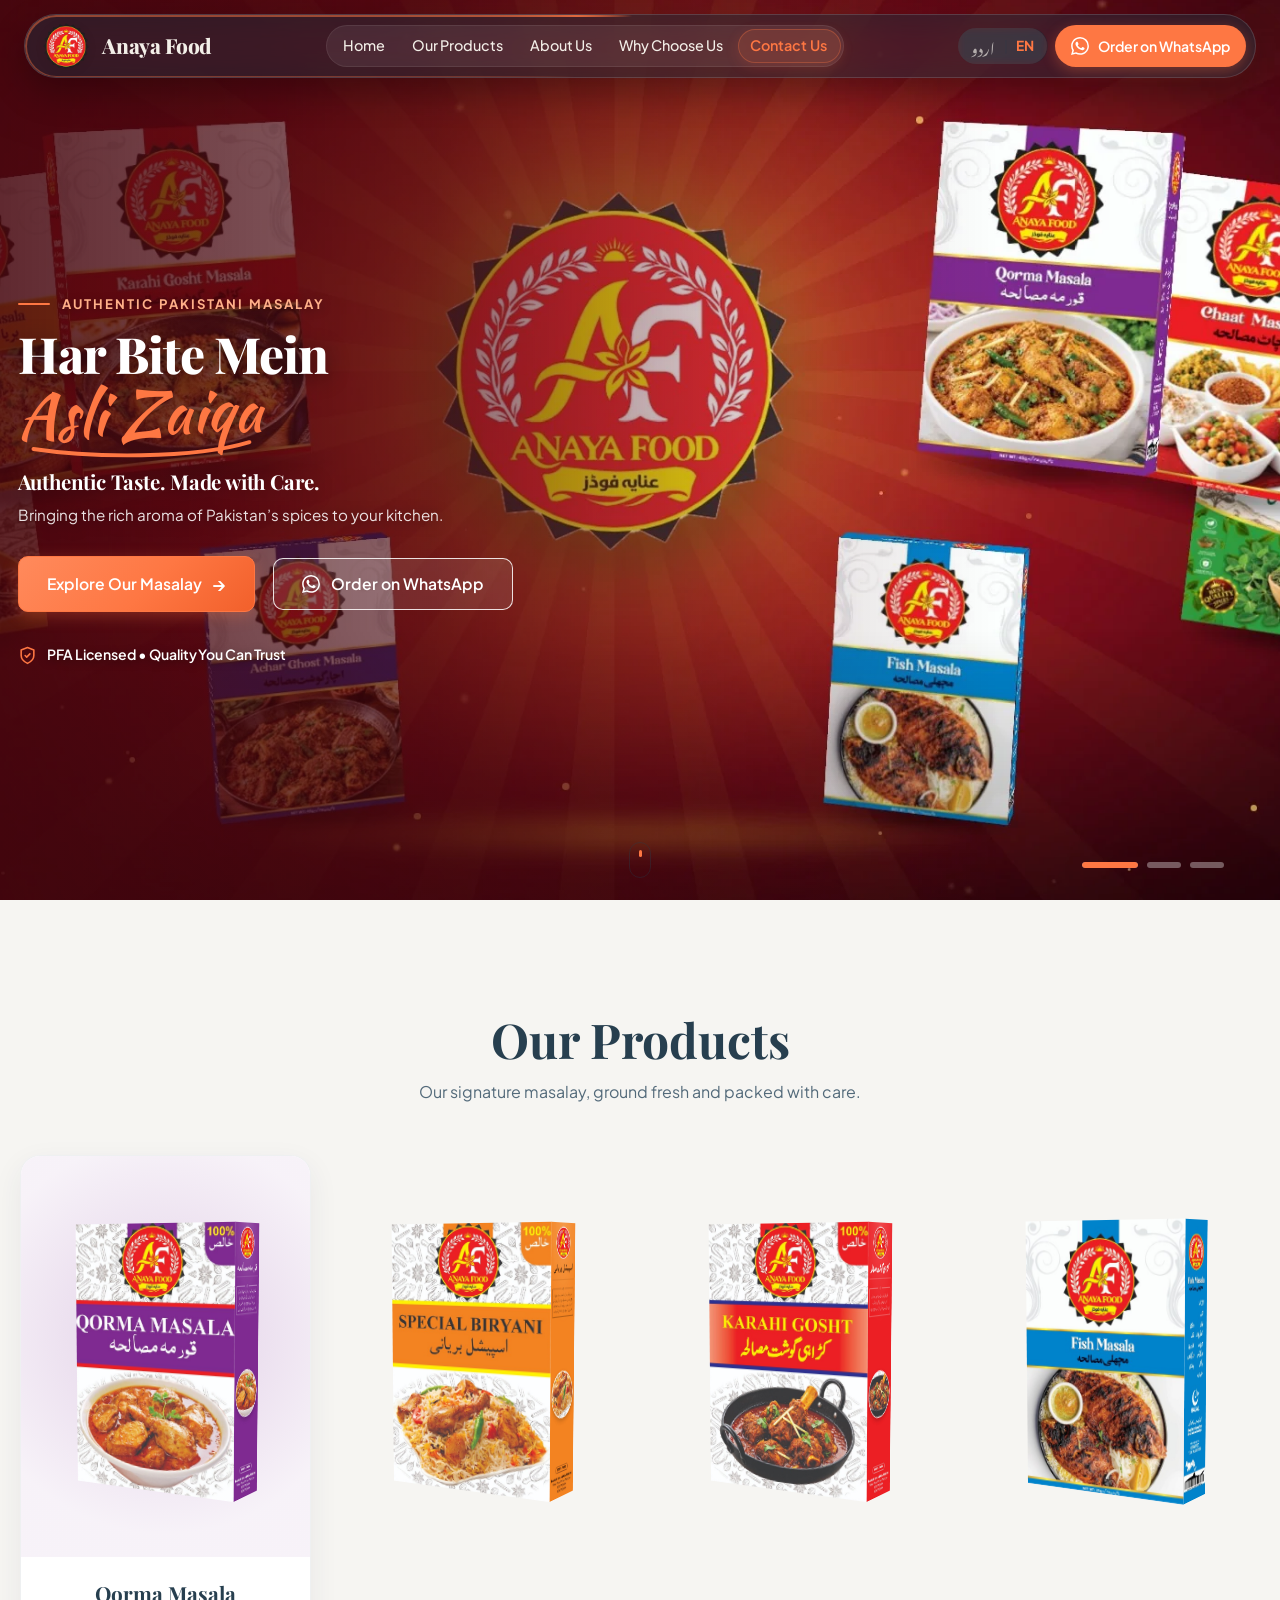
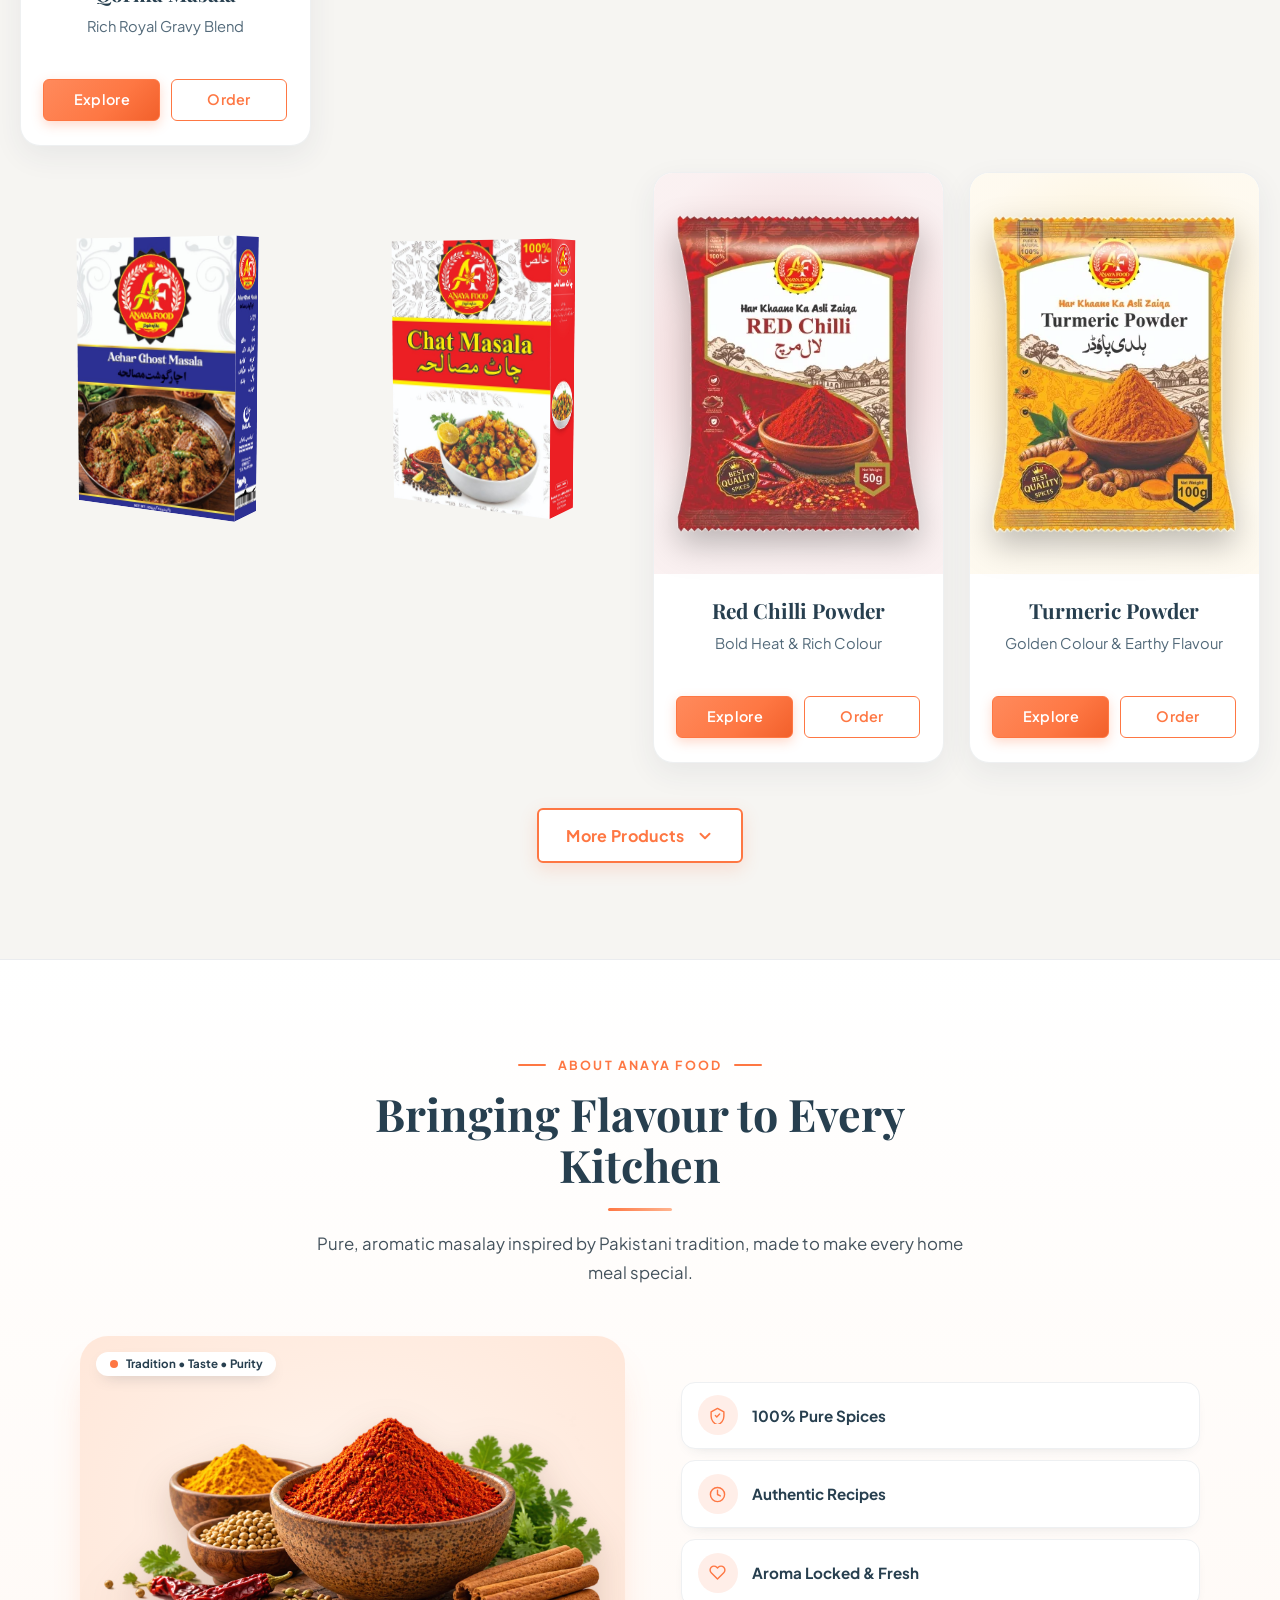
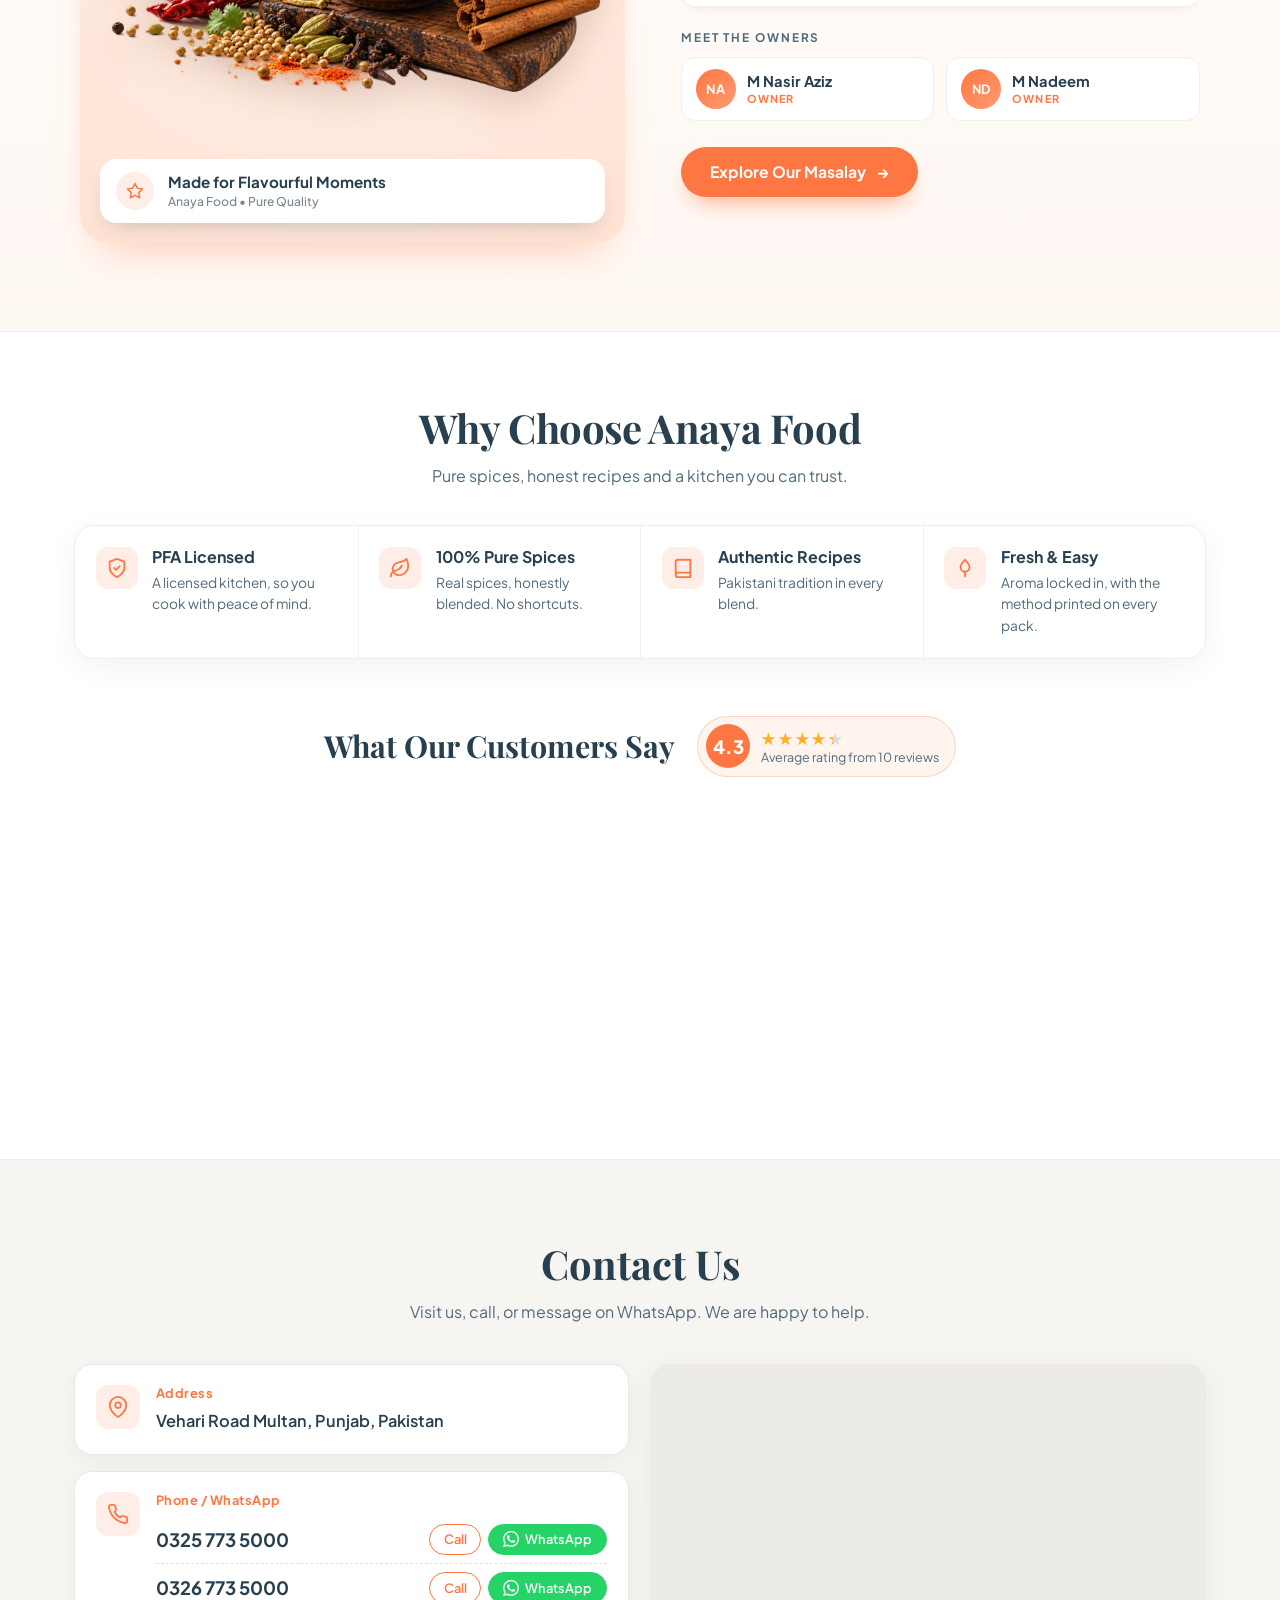
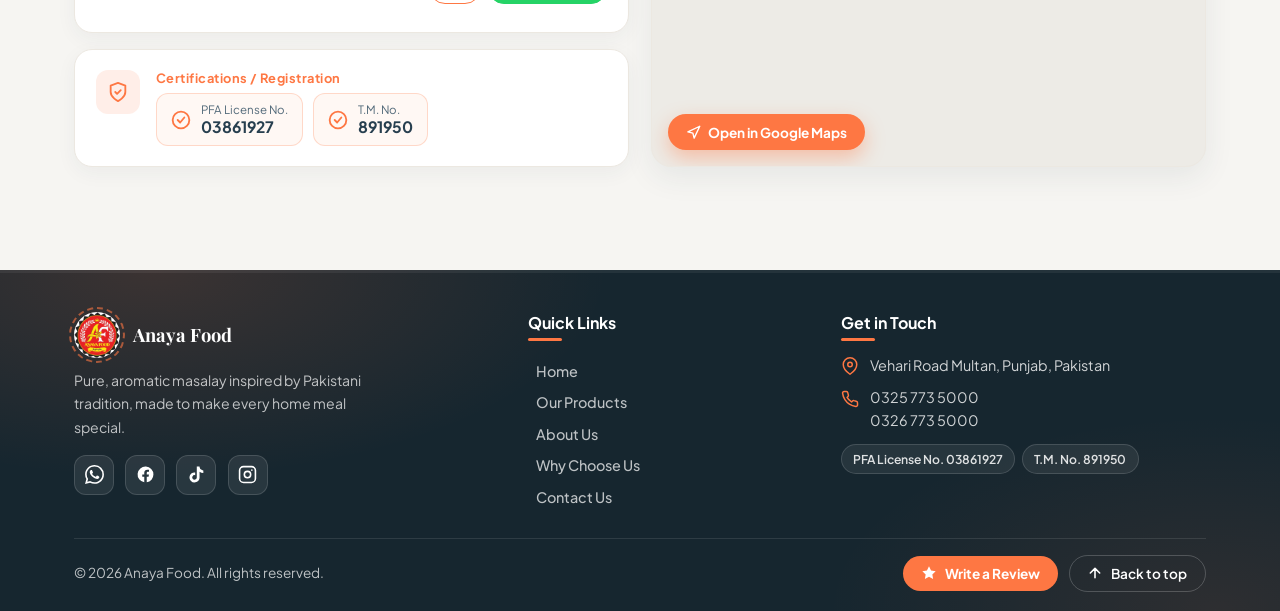
==== commit 12d3946f: "update" ====
--- a/index.html
+++ b/index.html
@@ -18,11 +18,11 @@
   <link href="https://fonts.googleapis.com/css2?family=Caveat:wght@600;700&family=Kaushan+Script&family=Noto+Nastaliq+Urdu:wght@400;600;700&family=Playfair+Display:ital,wght@0,600;0,700;0,800;0,900;1,600;1,700&family=Plus+Jakarta+Sans:wght@400;500;600;700&family=Satisfy&display=swap" rel="stylesheet" />
 
   <!-- Stylesheet -->
-  <link rel="stylesheet" href="css/style.css" />
+  <link rel="stylesheet" href="css/style.css?v=3" />
   <link rel="stylesheet" href="css/products.css" />
   <link rel="stylesheet" href="css/why.css" />
   <link rel="stylesheet" href="css/contact.css" />
-  <link rel="stylesheet" href="css/footer.css" />
+  <link rel="stylesheet" href="css/footer.css?v=3" />
   <link rel="stylesheet" href="css/review.css" />
   <link rel="stylesheet" href="css/mobile.css" />
   <link rel="stylesheet" href="css/hero.css" />
@@ -248,7 +248,6 @@
       <div class="more-wrap">
         <button type="button" class="more-btn" id="more-products-btn" aria-expanded="false" aria-controls="all-products">
           <span class="more-label" data-ps="more">More Products</span>
-          <span class="more-count" aria-hidden="true">+6</span>
           <svg class="more-chev" viewBox="0 0 24 24" width="18" height="18" fill="none" stroke="currentColor" stroke-width="2.6" stroke-linecap="round" stroke-linejoin="round" aria-hidden="true"><path d="M6 9l6 6 6-6"/></svg>
         </button>
       </div>
@@ -281,29 +280,66 @@
 
   <!-- About Us Section -->
   <section class="about-section" id="about-us" aria-labelledby="about-main-heading">
-        <div class="about-bg-dots" aria-hidden="true"><i></i><i></i><i></i><i></i><i></i></div>
     <div class="about-container">
+
+      <header class="about-head">
+        <div class="about-eyebrow-wrapper">
+          <span class="about-eyebrow-line" aria-hidden="true"></span>
+          <span class="about-eyebrow-text" data-i18n="aboutEyebrow">ABOUT ANAYA FOOD</span>
+          <span class="about-eyebrow-line" aria-hidden="true"></span>
+        </div>
+        <h2 class="about-heading" id="about-main-heading" data-i18n="aboutHeading">Bringing Flavour to Every Kitchen</h2>
+        <p class="about-description" data-i18n="aboutDesc">Pure, aromatic masalay inspired by Pakistani tradition, made to make every home meal special.</p>
+      </header>
+
       <div class="about-grid">
+        <div class="about-visual-col">
+          <div class="about-visual-card">
+            <!-- Subtle geometric accent outline frame -->
+            <div class="about-accent-frame" aria-hidden="true"></div>
+
+            <!-- Crisp Image Container -->
+            <div class="about-image-wrapper">
+              <picture>
+                <source srcset="assets/heroimage.webp" type="image/webp" />
+                <img 
+                  src="assets/heroimage.png" 
+                  alt="Traditional Pakistani Masalay, Vibrant Spices, Turmeric, Chili, and Aromatic Blends" 
+                  class="about-img" 
+                  id="about-visual-img"
+                  loading="lazy" 
+                  width="820" 
+                  height="640"
+                />
+              </picture>
+              <div class="about-img-overlay" aria-hidden="true"></div>
+            </div>
+
+            <!-- Top Heritage Quality Tag -->
+            <div class="about-trust-tag" aria-hidden="true">
+              <span class="about-tag-dot"></span>
+              <span>Tradition &bull; Taste &bull; Purity</span>
+            </div>
+
+            <!-- Distinctive Visual Detail: Floating Badge -->
+            <div class="about-floating-badge" id="about-moments-badge">
+              <span class="about-badge-sparkle" aria-hidden="true">
+                <svg viewBox="0 0 24 24" fill="none" stroke="#FE7743" stroke-width="2" stroke-linecap="round" stroke-linejoin="round" width="18" height="18">
+                  <polygon points="12 2 15.09 8.26 22 9.27 17 14.14 18.18 21.02 12 17.77 5.82 21.02 7 14.14 2 9.27 8.91 8.26 12 2"/>
+                </svg>
+              </span>
+              <div class="about-badge-content">
+                <span class="about-badge-title" data-i18n="aboutBadgeMoments">Made for Flavourful Moments</span>
+                <span class="about-badge-subtitle">Anaya Food &bull; Pure Quality</span>
+              </div>
+            </div>
+          </div>
+        </div>
+
+      
         
-        <!-- Left Column: Story & Content -->
+
         <div class="about-content-col">
-          <!-- Small Label with Signature Orange Accent -->
-          <div class="about-eyebrow-wrapper">
-            <span class="about-eyebrow-line" aria-hidden="true"></span>
-            <span class="about-eyebrow-text" data-i18n="aboutEyebrow">ABOUT ANAYA FOOD</span>
-          </div>
-
-          <!-- Main Heading -->
-          <h2 class="about-heading" id="about-main-heading" data-i18n="aboutHeading">
-            Bringing Flavour to Every Kitchen
-          </h2>
-
-          <!-- Description Paragraph -->
-          <p class="about-description" data-i18n="aboutDesc">
-            Pure, aromatic masalay inspired by Pakistani tradition, made to make every home meal special.
-          </p>
-
-          <!-- Distinctive Brand Highlights / Pillars -->
           <div class="about-pillars-row" aria-label="Brand Highlights">
             <div class="about-pillar-item">
               <span class="about-pillar-icon" aria-hidden="true">
@@ -335,6 +371,7 @@
             </div>
           </div>
 
+          
           <!-- Owners -->
           <div class="about-owners" aria-labelledby="about-owners-title">
             <p class="about-owners-title" id="about-owners-title" data-i18n="aboutOwnersTitle">Meet the Owners</p>
@@ -356,6 +393,7 @@
             </div>
           </div>
 
+          
           <!-- Primary CTA Button (Scrolls smoothly to #our-products) -->
           <div class="about-actions-row">
             <a href="#our-products" class="about-primary-btn" id="about-btn-explore" aria-label="Explore Our Masalay">
@@ -363,52 +401,8 @@
               <span class="about-btn-arrow" aria-hidden="true">→</span>
             </a>
           </div>
-        </div>
-
-        <!-- Right Column: Visual Composition -->
-        <div class="about-visual-col">
-          <div class="about-visual-card">
-            <!-- Subtle geometric accent outline frame -->
-            <div class="about-accent-frame" aria-hidden="true"></div>
-
-            <!-- Crisp Image Container -->
-            <div class="about-image-wrapper">
-              <picture>
-                <source srcset="assets/heroimage.webp" type="image/webp" />
-                <img 
-                  src="assets/heroimage.png" 
-                  alt="Traditional Pakistani Masalay, Vibrant Spices, Turmeric, Chili, and Aromatic Blends" 
-                  class="about-img" 
-                  id="about-visual-img"
-                  loading="lazy" 
-                  width="820" 
-                  height="640"
-                />
-              </picture>
-              <div class="about-img-overlay" aria-hidden="true"></div>
-            </div>
-
-            <!-- Top Heritage Quality Tag -->
-            <div class="about-trust-tag" aria-hidden="true">
-              <span class="about-tag-dot"></span>
-              <span>Tradition &bull; Taste &bull; Purity</span>
-            </div>
-
-            <!-- Distinctive Visual Detail: Floating Badge -->
-            <div class="about-floating-badge" id="about-moments-badge">
-              <span class="about-badge-sparkle" aria-hidden="true">
-                <svg viewBox="0 0 24 24" fill="none" stroke="#FE7743" stroke-width="2" stroke-linecap="round" stroke-linejoin="round" width="18" height="18">
-                  <polygon points="12 2 15.09 8.26 22 9.27 17 14.14 18.18 21.02 12 17.77 5.82 21.02 7 14.14 2 9.27 8.91 8.26 12 2"/>
-                </svg>
-              </span>
-              <div class="about-badge-content">
-                <span class="about-badge-title" data-i18n="aboutBadgeMoments">Made for Flavourful Moments</span>
-                <span class="about-badge-subtitle">Anaya Food &bull; Pure Quality</span>
-              </div>
-            </div>
-          </div>
-        </div>
-
+        
+        </div>
       </div>
     </div>
   </section>
@@ -424,12 +418,12 @@
 
   <!-- JavaScript -->
   <script src="js/script.js"></script>
-  <script src="js/products-data.js"></script>
+  <script src="js/products-data.js?v=3"></script>
   <script src="js/products-info.js"></script>
-  <script src="js/products.js"></script>
+  <script src="js/products.js?v=4"></script>
   <script src="js/why.js"></script>
-  <script src="js/contact.js"></script>
-  <script src="js/footer.js"></script>
+  <script src="js/contact.js?v=3"></script>
+  <script src="js/footer.js?v=3"></script>
   <script src="js/hero.js"></script>
   <script src="js/review.js"></script>
 </body>
--- a/css/style.css
+++ b/css/style.css
@@ -1408,692 +1408,79 @@
 }
 
 /* ==========================================================================
-   ABOUT US SECTION — Pure White Premium Modern Design
-   Brand Colors:
-   • Background: Pure White #FFFFFF
-   • Primary Accent: Orange #FE7743
-   • Headings & Titles: Dark Navy #273F4F
-   • Body Text: Dark Charcoal #333333
-   • Borders & Dividers: Light Grey #EAECEF
+   ABOUT US — clean, light two-column layout
    ========================================================================== */
-
-.about-section {
-  position: relative;
-  z-index: 10;
-  background-color: #FFFFFF;
-  color: var(--color-navy);
-  padding: 7.5rem 2rem 7rem;
-  overflow: hidden;
-  border-top: 1px solid #EAECEF;
-}
-
-.about-container {
-  max-width: 1320px;
-  margin: 0 auto;
-}
-
-.about-grid {
-  display: grid;
-  grid-template-columns: 1.05fr 0.95fr;
-  gap: 5rem;
-  align-items: center;
-}
-
-/* Left Column: Story & Content */
-.about-content-col {
-  display: flex;
-  flex-direction: column;
-  position: relative;
-  z-index: 2;
-}
-
-/* Eyebrow Label with Tasteful Signature Orange Line */
-.about-eyebrow-wrapper {
-  display: inline-flex;
-  align-items: center;
-  gap: 0.85rem;
-  margin-bottom: 1.1rem;
-}
-
-.about-eyebrow-line {
-  display: inline-block;
-  width: 32px;
-  height: 2.5px;
-  background-color: var(--color-orange);
-  border-radius: 2px;
-  flex-shrink: 0;
-}
-
-.about-eyebrow-text {
-  font-family: var(--font-sans);
-  font-size: 0.82rem;
-  font-weight: 700;
-  letter-spacing: 0.14em;
-  text-transform: uppercase;
-  color: var(--color-orange);
-}
-
-/* Main Heading */
-.about-heading {
-  font-family: var(--font-serif);
-  font-size: clamp(2.2rem, 3.6vw, 3.25rem);
-  font-weight: 700;
-  line-height: 1.22;
-  color: var(--color-navy);
-  margin-bottom: 1.45rem;
-  letter-spacing: -0.015em;
-}
-
-[dir="rtl"] .about-heading {
-  font-family: var(--font-urdu), var(--font-serif);
-  font-size: clamp(2rem, 3.3vw, 2.85rem);
-  line-height: 1.7;
-  font-weight: 700;
-}
-
-/* Body Text (Dark Charcoal #333333) */
-.about-description {
-  font-size: 1.08rem;
-  line-height: 1.76;
-  color: #333333;
-  margin-bottom: 1.15rem;
-  font-weight: 400;
-}
-
-.about-supporting {
-  font-size: 1.02rem;
-  line-height: 1.72;
-  color: #4A5568;
-  margin-bottom: 2.2rem;
-  font-weight: 400;
-}
-
-[dir="rtl"] .about-description,
-[dir="rtl"] .about-supporting {
-  font-family: var(--font-urdu), var(--font-sans);
-  font-size: 1.12rem;
-  line-height: 2.15;
-  text-align: right;
-}
-
-/* Brand Highlights / Pillars Row */
-.about-pillars-row {
-  display: flex;
-  flex-wrap: wrap;
-  gap: 0.8rem;
-  margin-bottom: 2.5rem;
-}
-
-.about-pillar-item {
-  display: inline-flex;
-  align-items: center;
-  gap: 0.6rem;
-  padding: 0.55rem 1.05rem;
-  border-radius: var(--radius-pill);
-  background-color: #F8F9FA;
-  border: 1px solid #EAECEF;
-  font-size: 0.88rem;
-  font-weight: 600;
-  color: var(--color-navy);
-  transition: all 0.28s var(--transition-smooth);
-}
-
-.about-pillar-item:hover {
-  background-color: #FFF7F3;
-  border-color: rgba(254, 119, 67, 0.35);
-  transform: translateY(-2px);
-  box-shadow: 0 6px 16px rgba(254, 119, 67, 0.1);
-}
-
-.about-pillar-icon {
-  display: flex;
-  align-items: center;
-  justify-content: center;
-  color: var(--color-orange);
-}
-
-[dir="rtl"] .about-pillar-item {
-  font-family: var(--font-urdu), var(--font-sans);
-  font-size: 0.96rem;
-  line-height: 1.85;
-}
-
-/* Action CTA Button */
-.about-actions-row {
-  display: flex;
-  align-items: center;
-  gap: 1.25rem;
-}
-
-.about-primary-btn {
-  display: inline-flex;
-  align-items: center;
-  justify-content: center;
-  gap: 0.75rem;
-  padding: 0.95rem 2.25rem;
-  border-radius: var(--radius-pill);
-  background-color: var(--color-orange);
-  color: #FFFFFF;
-  font-family: var(--font-sans);
-  font-size: 1rem;
-  font-weight: 600;
-  text-decoration: none;
-  box-shadow: 0 8px 24px rgba(254, 119, 67, 0.26);
-  transition: all 0.3s cubic-bezier(0.16, 1, 0.3, 1);
-  border: 1.5px solid transparent;
-  cursor: pointer;
-}
-
-.about-primary-btn:hover {
-  background-color: var(--color-orange-hover);
-  transform: translateY(-3px);
-  box-shadow: 0 14px 32px rgba(254, 119, 67, 0.38);
-}
-
-.about-primary-btn:active {
-  transform: translateY(-1px);
-}
-
-.about-btn-arrow {
-  display: inline-block;
-  font-size: 1.15rem;
-  transition: transform 0.25s ease;
-}
-
-.about-primary-btn:hover .about-btn-arrow {
-  transform: translateX(4px);
-}
-
-[dir="rtl"] .about-primary-btn {
-  font-family: var(--font-urdu), var(--font-sans);
-  font-size: 1.05rem;
-}
-
-[dir="rtl"] .about-primary-btn:hover .about-btn-arrow {
-  transform: translateX(-4px);
-}
-
-/* Right Column: Visual Composition */
-.about-visual-col {
-  position: relative;
-  display: flex;
-  justify-content: center;
-  align-items: center;
-}
-
-.about-visual-card {
-  position: relative;
-  width: 100%;
-  max-width: 570px;
-}
-
-/* Subtle decorative accent frame */
-.about-accent-frame {
-  position: absolute;
-  inset: -14px -14px 14px 14px;
-  border: 1.5px solid rgba(254, 119, 67, 0.22);
-  border-radius: 30px;
-  pointer-events: none;
-  z-index: 1;
-  transition: transform 0.4s var(--transition-smooth);
-}
-
-[dir="rtl"] .about-accent-frame {
-  inset: -14px 14px 14px -14px;
-}
-
-.about-visual-card:hover .about-accent-frame {
-  transform: translate(4px, 4px);
-}
-
-[dir="rtl"] .about-visual-card:hover .about-accent-frame {
-  transform: translate(-4px, 4px);
-}
-
-/* Main Image Wrapper */
-.about-image-wrapper {
-  position: relative;
-  z-index: 2;
-  border-radius: 24px;
-  overflow: hidden;
-  background-color: #FAF9F8;
-  border: 1px solid #EAECEF;
-  box-shadow: 0 20px 50px rgba(39, 63, 79, 0.08);
-  aspect-ratio: 4 / 3.15;
-  display: flex;
-  align-items: center;
-  justify-content: center;
-}
-
-.about-img {
-  width: 100%;
-  height: 100%;
-  object-fit: cover;
-  object-position: center;
-  transition: transform 0.65s cubic-bezier(0.16, 1, 0.3, 1);
-}
-
-.about-visual-card:hover .about-img {
-  transform: scale(1.035);
-}
-
-.about-img-overlay {
-  position: absolute;
-  inset: 0;
-  background: linear-gradient(180deg, rgba(39, 63, 79, 0) 65%, rgba(39, 63, 79, 0.18) 100%);
-  pointer-events: none;
-}
-
-/* Floating Signature Badge: "Made for Flavourful Moments" */
-.about-floating-badge {
-  position: absolute;
-  bottom: -22px;
-  right: -16px;
-  z-index: 5;
-  display: flex;
-  align-items: center;
-  gap: 0.85rem;
-  padding: 0.85rem 1.35rem;
-  border-radius: 18px;
-  background: rgba(255, 255, 255, 0.96);
-  -webkit-backdrop-filter: blur(12px);
-  backdrop-filter: blur(12px);
-  border: 1px solid rgba(254, 119, 67, 0.28);
-  box-shadow: 0 16px 36px rgba(39, 63, 79, 0.12);
-  animation: aboutBadgeFloat 5s ease-in-out infinite;
-  transition: transform 0.3s ease;
-}
-
-.about-floating-badge:hover {
-  animation-play-state: paused;
-  transform: translateY(-4px) scale(1.02);
-}
-
-[dir="rtl"] .about-floating-badge {
-  right: auto;
-  left: -16px;
-}
-
-.about-badge-sparkle {
-  width: 38px;
-  height: 38px;
-  border-radius: 50%;
-  background: rgba(254, 119, 67, 0.12);
-  display: grid;
-  place-items: center;
-  flex-shrink: 0;
-  color: var(--color-orange);
-}
-
-.about-badge-content {
-  display: flex;
-  flex-direction: column;
-}
-
-.about-badge-title {
-  font-family: var(--font-sans);
-  font-size: 0.9rem;
-  font-weight: 700;
-  color: var(--color-navy);
-  line-height: 1.25;
-  white-space: nowrap;
-}
-
-[dir="rtl"] .about-badge-title {
-  font-family: var(--font-urdu), var(--font-sans);
-  font-size: 0.98rem;
-  line-height: 1.7;
-}
-
-.about-badge-subtitle {
-  font-family: var(--font-sans);
-  font-size: 0.74rem;
-  font-weight: 500;
-  color: #718096;
-  margin-top: 2px;
-  white-space: nowrap;
-}
-
-[dir="rtl"] .about-badge-subtitle {
-  font-family: var(--font-urdu), var(--font-sans);
-  font-size: 0.82rem;
-}
-
-/* Top Quality Tag */
-.about-trust-tag {
-  position: absolute;
-  top: 16px;
-  left: 16px;
-  z-index: 5;
-  display: inline-flex;
-  align-items: center;
-  gap: 0.5rem;
-  padding: 0.4rem 0.85rem;
-  border-radius: var(--radius-pill);
-  background: rgba(255, 255, 255, 0.92);
-  -webkit-backdrop-filter: blur(8px);
-  backdrop-filter: blur(8px);
-  font-family: var(--font-sans);
-  font-size: 0.76rem;
-  font-weight: 600;
-  color: var(--color-navy);
-  border: 1px solid rgba(234, 236, 239, 0.95);
-  box-shadow: 0 4px 14px rgba(0, 0, 0, 0.05);
-  letter-spacing: 0.02em;
-}
-
-[dir="rtl"] .about-trust-tag {
-  left: auto;
-  right: 16px;
-  font-family: var(--font-urdu), var(--font-sans);
-  font-size: 0.84rem;
-}
-
-.about-tag-dot {
-  width: 6px;
-  height: 6px;
-  border-radius: 50%;
-  background-color: var(--color-orange);
-  box-shadow: 0 0 0 2px rgba(254, 119, 67, 0.25);
-}
-
-@keyframes aboutBadgeFloat {
-  0%, 100% {
-    transform: translateY(0);
-  }
-  50% {
-    transform: translateY(-8px);
-  }
-}
-
-/* Staggered Viewport Entrance Animations */
-.about-section .about-content-col > * {
-  opacity: 0;
-  transform: translateY(22px);
-  transition: opacity 0.65s cubic-bezier(0.16, 1, 0.3, 1), transform 0.65s cubic-bezier(0.16, 1, 0.3, 1);
-}
-
-.about-section .about-visual-card {
-  opacity: 0;
-  transform: translateY(28px) scale(0.98);
-  transition: opacity 0.75s cubic-bezier(0.16, 1, 0.3, 1) 0.15s, transform 0.75s cubic-bezier(0.16, 1, 0.3, 1) 0.15s;
-}
-
-.about-section.is-visible .about-content-col > * {
-  opacity: 1;
-  transform: translateY(0);
-}
-
-.about-section.is-visible .about-eyebrow-wrapper { transition-delay: 0.04s; }
-.about-section.is-visible .about-heading         { transition-delay: 0.10s; }
-.about-section.is-visible .about-description     { transition-delay: 0.16s; }
-.about-section.is-visible .about-supporting      { transition-delay: 0.22s; }
-.about-section.is-visible .about-pillars-row     { transition-delay: 0.28s; }
-.about-section.is-visible .about-actions-row     { transition-delay: 0.34s; }
-
-.about-section.is-visible .about-visual-card {
-  opacity: 1;
-  transform: translateY(0) scale(1);
-}
-
-/* Responsive Breakpoints */
-@media (max-width: 1024px) {
-  .about-grid {
-    gap: 3.5rem;
-  }
-  .about-heading {
-    font-size: 2.35rem;
-  }
-}
-
-@media (max-width: 860px) {
-  .about-section {
-    padding: 5.5rem 1.5rem 5rem;
-  }
-  .about-grid {
-    grid-template-columns: 1fr;
-    gap: 3.5rem;
-  }
-  .about-visual-card {
-    max-width: 520px;
-    margin: 0 auto;
-  }
-  .about-floating-badge {
-    bottom: -16px;
-    right: 0;
-  }
-  [dir="rtl"] .about-floating-badge {
-    left: 0;
-  }
-}
-
-@media (max-width: 580px) {
-  .about-section {
-    padding: 4.5rem 1.15rem 4rem;
-  }
-  .about-heading {
-    font-size: 1.85rem;
-    margin-bottom: 1.1rem;
-  }
-  .about-description {
-    font-size: 0.98rem;
-    line-height: 1.68;
-  }
-  .about-supporting {
-    font-size: 0.95rem;
-    line-height: 1.65;
-    margin-bottom: 1.6rem;
-  }
-  .about-pillars-row {
-    gap: 0.5rem;
-    margin-bottom: 1.8rem;
-  }
-  .about-pillar-item {
-    font-size: 0.8rem;
-    padding: 0.45rem 0.8rem;
-  }
-  .about-primary-btn {
-    width: 100%;
-    padding: 0.9rem 1.5rem;
-  }
-  .about-accent-frame {
-    inset: -8px -8px 8px 8px;
-    border-radius: 24px;
-  }
-  [dir="rtl"] .about-accent-frame {
-    inset: -8px 8px 8px -8px;
-  }
-  .about-floating-badge {
-    position: relative;
-    bottom: auto;
-    right: auto;
-    margin-top: 1rem;
-    width: 100%;
-    justify-content: center;
-    border-radius: 14px;
-    padding: 0.75rem 1rem;
-    animation: none;
-  }
-  [dir="rtl"] .about-floating-badge {
-    left: auto;
-  }
-}
-
-@media (prefers-reduced-motion: reduce) {
-  .about-section .about-content-col > *,
-  .about-section .about-visual-card,
-  .about-floating-badge,
-  .about-accent-frame,
-  .about-img,
-  .about-primary-btn {
-    animation: none !important;
-    transition: none !important;
-    opacity: 1 !important;
-    transform: none !important;
-  }
-}
-
-/* ==========================================================================
-   ABOUT US — Refresh: owners cards + richer animations
-   ========================================================================== */
-
-/* Floating spice dots in background */
-.about-bg-dots { position: absolute; inset: 0; pointer-events: none; z-index: 0; }
-.about-bg-dots i {
-  position: absolute;
-  border-radius: 50%;
-  background: var(--color-orange);
-  opacity: 0.13;
-  animation: aboutDotDrift 9s ease-in-out infinite;
-}
-.about-bg-dots i:nth-child(1) { width: 14px; height: 14px; top: 12%; left: 6%;  animation-delay: 0s; }
-.about-bg-dots i:nth-child(2) { width: 9px;  height: 9px;  top: 70%; left: 3%;  animation-delay: -2s; }
-.about-bg-dots i:nth-child(3) { width: 18px; height: 18px; top: 18%; right: 5%; animation-delay: -4s; }
-.about-bg-dots i:nth-child(4) { width: 8px;  height: 8px;  top: 82%; right: 9%; animation-delay: -6s; }
-.about-bg-dots i:nth-child(5) { width: 12px; height: 12px; top: 46%; left: 48%; animation-delay: -3s; }
-@keyframes aboutDotDrift {
-  0%, 100% { transform: translate(0, 0) scale(1); }
-  50%      { transform: translate(14px, -22px) scale(1.25); }
-}
-.about-container { position: relative; z-index: 1; }
-
-/* Eyebrow line grows in */
-.about-eyebrow-line { transform-origin: left center; transform: scaleX(0); transition: transform 0.8s cubic-bezier(0.16, 1, 0.3, 1) 0.25s; }
-[dir="rtl"] .about-eyebrow-line { transform-origin: right center; }
-.about-section.is-visible .about-eyebrow-line { transform: scaleX(1); }
-
-/* Heading underline draws in */
-.about-heading { position: relative; padding-bottom: 0.9rem; }
-.about-heading::after {
-  content: "";
-  position: absolute;
-  left: 0; bottom: 0;
-  width: 84px; height: 4px;
-  border-radius: 4px;
-  background: linear-gradient(90deg, var(--color-orange), #FFB38F);
-  transform: scaleX(0);
-  transform-origin: left center;
-  transition: transform 0.9s cubic-bezier(0.16, 1, 0.3, 1) 0.6s;
-}
-[dir="rtl"] .about-heading::after { left: auto; right: 0; transform-origin: right center; }
-.about-section.is-visible .about-heading::after { transform: scaleX(1); }
-
-/* Shorter copy: tighter spacing */
-.about-description { font-size: 1.12rem; margin-bottom: 1.6rem; max-width: 520px; }
-
-/* Pillars: pop in one by one */
-.about-section.is-visible .about-pillar-item { animation: aboutPop 0.6s cubic-bezier(0.34, 1.56, 0.64, 1) backwards; }
-.about-section.is-visible .about-pillar-item:nth-child(1) { animation-delay: 0.55s; }
-.about-section.is-visible .about-pillar-item:nth-child(2) { animation-delay: 0.68s; }
-.about-section.is-visible .about-pillar-item:nth-child(3) { animation-delay: 0.81s; }
-@keyframes aboutPop { from { opacity: 0; transform: translateY(12px) scale(0.92); } }
-.about-pillar-item:hover .about-pillar-icon svg { animation: aboutWiggle 0.5s ease; }
-@keyframes aboutWiggle { 25% { transform: rotate(-14deg) scale(1.12); } 60% { transform: rotate(10deg) scale(1.12); } }
-
-/* Owners */
-.about-owners { margin-bottom: 2.2rem; }
-.about-section.is-visible .about-owners { transition-delay: 0.3s; }
-.about-section.is-visible .about-actions-row { transition-delay: 0.42s; }
-.about-owners-title {
-  font-size: 0.78rem;
-  font-weight: 700;
-  letter-spacing: 0.14em;
-  text-transform: uppercase;
-  color: var(--color-navy-muted);
-  margin-bottom: 0.85rem;
-}
-[dir="rtl"] .about-owners-title { font-family: var(--font-urdu), var(--font-sans); letter-spacing: 0; font-size: 0.95rem; text-transform: none; }
-
-.about-owners-grid { display: grid; grid-template-columns: repeat(2, minmax(0, 1fr)); gap: 0.9rem; max-width: 520px; }
-
-.about-owner-card {
-  position: relative;
-  display: flex;
-  align-items: center;
-  gap: 0.9rem;
-  padding: 0.85rem 1rem;
-  background: #FFFFFF;
-  border: 1px solid #EAECEF;
-  border-radius: 18px;
-  box-shadow: 0 6px 18px rgba(39, 63, 79, 0.05);
-  overflow: hidden;
-  transition: transform 0.35s var(--transition-smooth), box-shadow 0.35s ease, border-color 0.35s ease;
-}
-.about-section.is-visible .about-owner-card { animation: aboutSlideIn 0.8s cubic-bezier(0.16, 1, 0.3, 1) backwards; }
-.about-section.is-visible .about-owner-card:nth-child(1) { animation-delay: 0.5s; }
-.about-section.is-visible .about-owner-card:nth-child(2) { animation-delay: 0.68s; }
-@keyframes aboutSlideIn { from { opacity: 0; transform: translateX(-24px); } }
-[dir="rtl"] .about-section.is-visible .about-owner-card { animation-name: aboutSlideInRtl; }
-@keyframes aboutSlideInRtl { from { opacity: 0; transform: translateX(24px); } }
-
-/* shine sweep */
-.about-owner-card::after {
-  content: "";
-  position: absolute;
-  top: 0; bottom: 0; left: -80%;
-  width: 50%;
-  background: linear-gradient(100deg, transparent, rgba(254, 119, 67, 0.14), transparent);
-  transform: skewX(-18deg);
-  transition: left 0.7s ease;
-  pointer-events: none;
-}
-.about-owner-card:hover { transform: translateY(-4px); border-color: rgba(254, 119, 67, 0.4); box-shadow: 0 14px 30px rgba(254, 119, 67, 0.14); }
-.about-owner-card:hover::after { left: 130%; }
-
-.about-owner-avatar {
-  position: relative;
-  flex-shrink: 0;
-  width: 48px; height: 48px;
-  border-radius: 50%;
-  display: grid;
-  place-items: center;
-  background: linear-gradient(135deg, var(--color-orange), #FF9B73);
-  color: #FFFFFF;
-  font-family: var(--font-sans);
-  font-weight: 700;
-  font-size: 0.95rem;
-  letter-spacing: 0.04em;
-}
-.about-owner-avatar::before {
-  content: "";
-  position: absolute;
-  inset: -4px;
-  border-radius: 50%;
-  border: 2px dashed rgba(254, 119, 67, 0.45);
-  animation: aboutSpin 14s linear infinite;
-}
-@keyframes aboutSpin { to { transform: rotate(360deg); } }
-
-.about-owner-info { display: flex; flex-direction: column; min-width: 0; }
-.about-owner-name { font-weight: 700; font-size: 0.98rem; color: var(--color-navy); line-height: 1.35; }
-.about-owner-role { font-size: 0.78rem; font-weight: 600; color: var(--color-orange); letter-spacing: 0.06em; text-transform: uppercase; }
-[dir="rtl"] .about-owner-name { font-family: var(--font-urdu), var(--font-sans); line-height: 1.8; font-size: 1rem; }
-[dir="rtl"] .about-owner-role { font-family: var(--font-urdu), var(--font-sans); letter-spacing: 0; text-transform: none; font-size: 0.9rem; line-height: 1.7; }
-
-/* Image: gentle float + frame draws in */
-.about-visual-card .about-image-wrapper { animation: aboutImgFloat 7s ease-in-out infinite; }
-@keyframes aboutImgFloat { 0%, 100% { transform: translateY(0); } 50% { transform: translateY(-8px); } }
-.about-accent-frame { animation: aboutFramePulse 4s ease-in-out infinite; }
-@keyframes aboutFramePulse { 0%, 100% { border-color: rgba(254, 119, 67, 0.22); } 50% { border-color: rgba(254, 119, 67, 0.55); } }
-.about-tag-dot { animation: aboutDotPulse 1.8s ease-out infinite; }
-@keyframes aboutDotPulse { 0% { box-shadow: 0 0 0 0 rgba(254, 119, 67, 0.55); } 100% { box-shadow: 0 0 0 10px rgba(254, 119, 67, 0); } }
-
-@media (max-width: 480px) {
-  .about-owners-grid { grid-template-columns: 1fr; }
-  .about-heading::after { width: 64px; }
-}
-
-@media (prefers-reduced-motion: reduce) {
-  .about-bg-dots i, .about-owner-avatar::before, .about-visual-card .about-image-wrapper,
-  .about-accent-frame, .about-tag-dot, .about-pillar-item, .about-owner-card,
-  .about-eyebrow-line, .about-heading::after {
-    animation: none !important;
-    transition: none !important;
-    opacity: 1 !important;
-    transform: none !important;
-  }
-}
-
+.about-section{position:relative;z-index:10;background:linear-gradient(180deg,#fff 0,#FFF8F3 100%);color:var(--color-navy);padding:5.5rem 1.5rem;overflow:hidden;border-top:1px solid #EAECEF}
+.about-bg-dots{display:none}
+.about-container{max-width:1120px;margin:0 auto}
+
+/* heading block (centred) */
+.about-head{max-width:680px;margin:0 auto 3rem;text-align:center}
+.about-eyebrow-wrapper{display:inline-flex;align-items:center;gap:.7rem;margin-bottom:1rem}
+.about-eyebrow-line{width:28px;height:2px;border-radius:2px;background:var(--color-orange)}
+.about-eyebrow-text{font:700 .78rem/1 var(--font-sans);letter-spacing:.18em;color:var(--color-orange)}
+.about-heading{font-family:var(--font-serif);font-size:clamp(1.9rem,4vw,2.8rem);line-height:1.15;font-weight:700;color:var(--color-navy);margin:0}
+.about-heading::after{content:"";display:block;width:64px;height:3px;border-radius:3px;margin:1.1rem auto 0;background:linear-gradient(90deg,var(--color-orange),#FFB48F)}
+.about-description{font:400 1.05rem/1.75 var(--font-sans);color:#44525c;margin:1.1rem 0 0}
+
+/* two columns */
+.about-grid{display:grid;grid-template-columns:1.05fr 1fr;gap:3.5rem;align-items:center}
+
+/* image card */
+.about-visual-card{position:relative;border-radius:28px;padding:1.25rem 1.25rem 5.2rem;background:radial-gradient(90% 80% at 50% 35%,#FFF4EC 0,#FFE2D2 100%);box-shadow:0 22px 44px -22px rgba(254,119,67,.45);overflow:hidden}
+.about-accent-frame,.about-img-overlay{display:none}
+.about-image-wrapper{aspect-ratio:5/4;display:grid;place-items:center}
+.about-img{width:100%;height:100%;object-fit:contain;filter:drop-shadow(0 14px 18px rgba(80,30,0,.18))}
+.about-trust-tag{position:absolute;top:1rem;inset-inline-start:1rem;display:inline-flex;align-items:center;gap:.5rem;background:#fff;border-radius:9999px;padding:.4rem .85rem;font:700 .72rem/1 var(--font-sans);color:var(--color-navy);box-shadow:0 6px 16px -8px rgba(39,63,79,.35)}
+.about-tag-dot{width:8px;height:8px;border-radius:50%;background:var(--color-orange);animation:aboutDot 2.2s ease-in-out infinite}
+@keyframes aboutDot{0%,100%{box-shadow:0 0 0 0 rgba(254,119,67,.5)}50%{box-shadow:0 0 0 6px rgba(254,119,67,0)}}
+.about-floating-badge{position:absolute;inset-inline:1.25rem;bottom:1.25rem;display:flex;align-items:center;gap:.85rem;background:#fff;border-radius:16px;padding:.8rem 1rem;box-shadow:0 10px 24px -12px rgba(39,63,79,.35)}
+.about-badge-sparkle{display:grid;place-items:center;flex:none;width:38px;height:38px;border-radius:50%;background:var(--color-orange-subtle)}
+.about-badge-content{display:flex;flex-direction:column;gap:.2rem;min-width:0}
+.about-badge-title{font:700 .95rem/1.2 var(--font-sans);color:var(--color-navy)}
+.about-badge-subtitle{font:500 .76rem/1.2 var(--font-sans);color:#7a8791}
+
+/* content column */
+.about-content-col{display:flex;flex-direction:column;gap:1.6rem;min-width:0}
+.about-pillars-row{display:grid;gap:.7rem}
+.about-pillar-item{display:flex;align-items:center;gap:.9rem;background:#fff;border:1px solid #EEF0F2;border-radius:14px;padding:.8rem 1rem;box-shadow:0 6px 16px -12px rgba(39,63,79,.3);transition:transform .25s ease,box-shadow .25s ease}
+.about-pillar-item:hover{transform:translateY(-2px);box-shadow:0 12px 22px -12px rgba(254,119,67,.4)}
+.about-pillar-icon{display:grid;place-items:center;flex:none;width:40px;height:40px;border-radius:50%;background:var(--color-orange-subtle);color:var(--color-orange)}
+.about-pillar-label{font:700 .95rem/1.3 var(--font-sans);color:var(--color-navy)}
+
+.about-owners-title{font:700 .74rem/1 var(--font-sans);letter-spacing:.16em;text-transform:uppercase;color:var(--color-navy-muted);margin:0 0 .8rem}
+.about-owners-grid{display:grid;grid-template-columns:repeat(auto-fit,minmax(150px,1fr));gap:.75rem}
+.about-owner-card{display:flex;align-items:center;gap:.7rem;background:#fff;border:1px solid #EEF0F2;border-radius:14px;padding:.7rem .85rem}
+.about-owner-avatar{display:grid;place-items:center;flex:none;width:40px;height:40px;border-radius:50%;background:linear-gradient(135deg,#FE7743,#FF9A70);color:#fff;font:700 .8rem/1 var(--font-sans);letter-spacing:.04em}
+.about-owner-info{display:flex;flex-direction:column;gap:.2rem;min-width:0}
+.about-owner-name{font:700 .92rem/1.2 var(--font-sans);color:var(--color-navy)}
+.about-owner-role{font:700 .68rem/1 var(--font-sans);letter-spacing:.1em;text-transform:uppercase;color:var(--color-orange)}
+
+.about-actions-row{display:flex}
+.about-primary-btn{display:inline-flex;align-items:center;justify-content:center;gap:.7rem;min-height:50px;padding:.8rem 1.8rem;border-radius:9999px;background:var(--color-orange);color:#fff;font:700 .98rem/1 var(--font-sans);text-decoration:none;box-shadow:0 12px 24px -10px rgba(254,119,67,.7);transition:background .25s ease,transform .25s ease}
+.about-primary-btn:hover{background:var(--color-orange-hover);transform:translateY(-2px)}
+.about-btn-arrow{display:inline-block;transition:transform .25s ease}
+.about-primary-btn:hover .about-btn-arrow{transform:translateX(4px)}
+[dir=rtl] .about-btn-arrow{transform:scaleX(-1)}
+[dir=rtl] .about-primary-btn:hover .about-btn-arrow{transform:scaleX(-1) translateX(4px)}
+[dir=rtl] .about-heading,[dir=rtl] .about-description{font-family:var(--font-urdu),var(--font-serif);line-height:1.9}
+[dir=rtl] .about-eyebrow-text{letter-spacing:0}
+
+@media (max-width:900px){
+  .about-section{padding:4rem 1.1rem}
+  .about-head{margin-bottom:2rem}
+  .about-grid{grid-template-columns:1fr;gap:2rem}
+  .about-visual-card{border-radius:22px;padding:1rem 1rem 4.8rem}
+  .about-floating-badge{inset-inline:1rem;bottom:1rem;padding:.7rem .85rem}
+}
+@media (max-width:480px){
+  .about-description{font-size:1rem}
+  .about-primary-btn{width:100%}
+  .about-owner-card{padding:.65rem .7rem;gap:.55rem}
+  .about-owner-avatar{width:36px;height:36px}
+  .about-badge-title{font-size:.88rem}
+}
+@media (prefers-reduced-motion:reduce){.about-tag-dot{animation:none}.about-pillar-item,.about-primary-btn,.about-btn-arrow{transition:none}}
 
 /* ==========================================================================
    V3 — Navbar alignment fixes + extra navbar animation + hero buttons
--- a/css/footer.css
+++ b/css/footer.css
@@ -4,11 +4,6 @@
 .ft{position:relative;z-index:12;margin-top:-1px;background:#16262F;color:rgba(255,255,255,.72);overflow:visible}
 .ft *{box-sizing:border-box}
 
-/* animated wave into the dark footer */
-.ft-wave{position:absolute;left:0;right:0;top:-58px;height:60px;overflow:hidden;pointer-events:none}
-.ft-wave svg{position:absolute;left:0;bottom:0;width:200%;height:100%;animation:ftWave 14s linear infinite}
-.ft-wave svg+svg{opacity:.45;animation-duration:22s;animation-direction:reverse;height:80%}
-@keyframes ftWave{to{transform:translateX(-50%)}}
 
 /* floating spice particles */
 .ft-dots{position:absolute;inset:0;overflow:hidden;pointer-events:none}
@@ -100,9 +95,9 @@
 [dir=rtl] .ft-cta h3,[dir=rtl] .ft-brand b{font-family:var(--font-urdu),var(--font-serif);line-height:1.6}
 
 @media (max-width:980px){.ft-grid{grid-template-columns:1fr 1fr}}
-@media (max-width:560px){.ft-grid{grid-template-columns:1fr;gap:2rem}.ft-cta{padding:1.3rem}.ft-cta-btn{width:100%;justify-content:center}.ft-bottom{justify-content:center;text-align:center}.ft-wave{top:-38px;height:40px}}
+@media (max-width:560px){.ft-grid{grid-template-columns:1fr;gap:2rem}.ft-cta{padding:1.3rem}.ft-cta-btn{width:100%;justify-content:center}.ft-bottom{justify-content:center;text-align:center}}
 @media (prefers-reduced-motion:reduce){
-  .ft *,.ft::before,.ft-wave svg,.ft-dots i{animation:none!important}
+  .ft *,.ft::before,.ft-dots i{animation:none!important}
   .ft-dots{display:none}
   .ft-col,.ft-cta,.ft-bottom,.ft-soc a{opacity:1!important;transform:none!important;transition:none}
   .ft-col h4::after{width:34px}
@@ -129,3 +124,20 @@
   .ft-grid{grid-template-columns:1fr;gap:1.5rem;padding:2rem 0 1.2rem}
   .ft-links{flex-direction:row;flex-wrap:wrap;gap:.1rem 1.2rem}
 }
+
+
+/* ---- top accent line: soft orange light sweeping across (replaces the wave) ---- */
+.ft-line{position:absolute;left:0;right:0;top:0;height:3px;overflow:hidden;pointer-events:none;background:rgba(255,255,255,.06)}
+.ft-line::after{content:"";position:absolute;top:0;left:-40%;width:40%;height:100%;background:linear-gradient(90deg,transparent,var(--color-orange),#FFB020,transparent);animation:ftSweep 4.5s ease-in-out infinite}
+@keyframes ftSweep{0%{left:-40%}100%{left:100%}}
+@media (prefers-reduced-motion:reduce){.ft-line::after{animation:none;left:30%}}
+
+/* phones & touch screens: social icons always show their original brand colours */
+@media (max-width:900px),(hover:none){
+  .ft-soc a{border-color:transparent}
+  .ft-soc .s-wa{background:#25D366;box-shadow:0 6px 14px rgba(37,211,102,.35)}
+  .ft-soc .s-fb{background:#1877F2;box-shadow:0 6px 14px rgba(24,119,242,.4)}
+  .ft-soc .s-ig{background:radial-gradient(circle at 30% 107%,#fdf497 0,#fdf497 5%,#fd5949 45%,#d6249f 60%,#285AEB 90%);box-shadow:0 6px 14px rgba(214,36,159,.35)}
+  .ft-soc .s-tt{background:#000;box-shadow:0 6px 14px rgba(0,0,0,.5),0 0 0 1px #25F4EE}
+  .ft-soc .s-tt svg{filter:drop-shadow(1.5px 1.5px 0 #FE2C55) drop-shadow(-1.5px -1.5px 0 #25F4EE)}
+}
